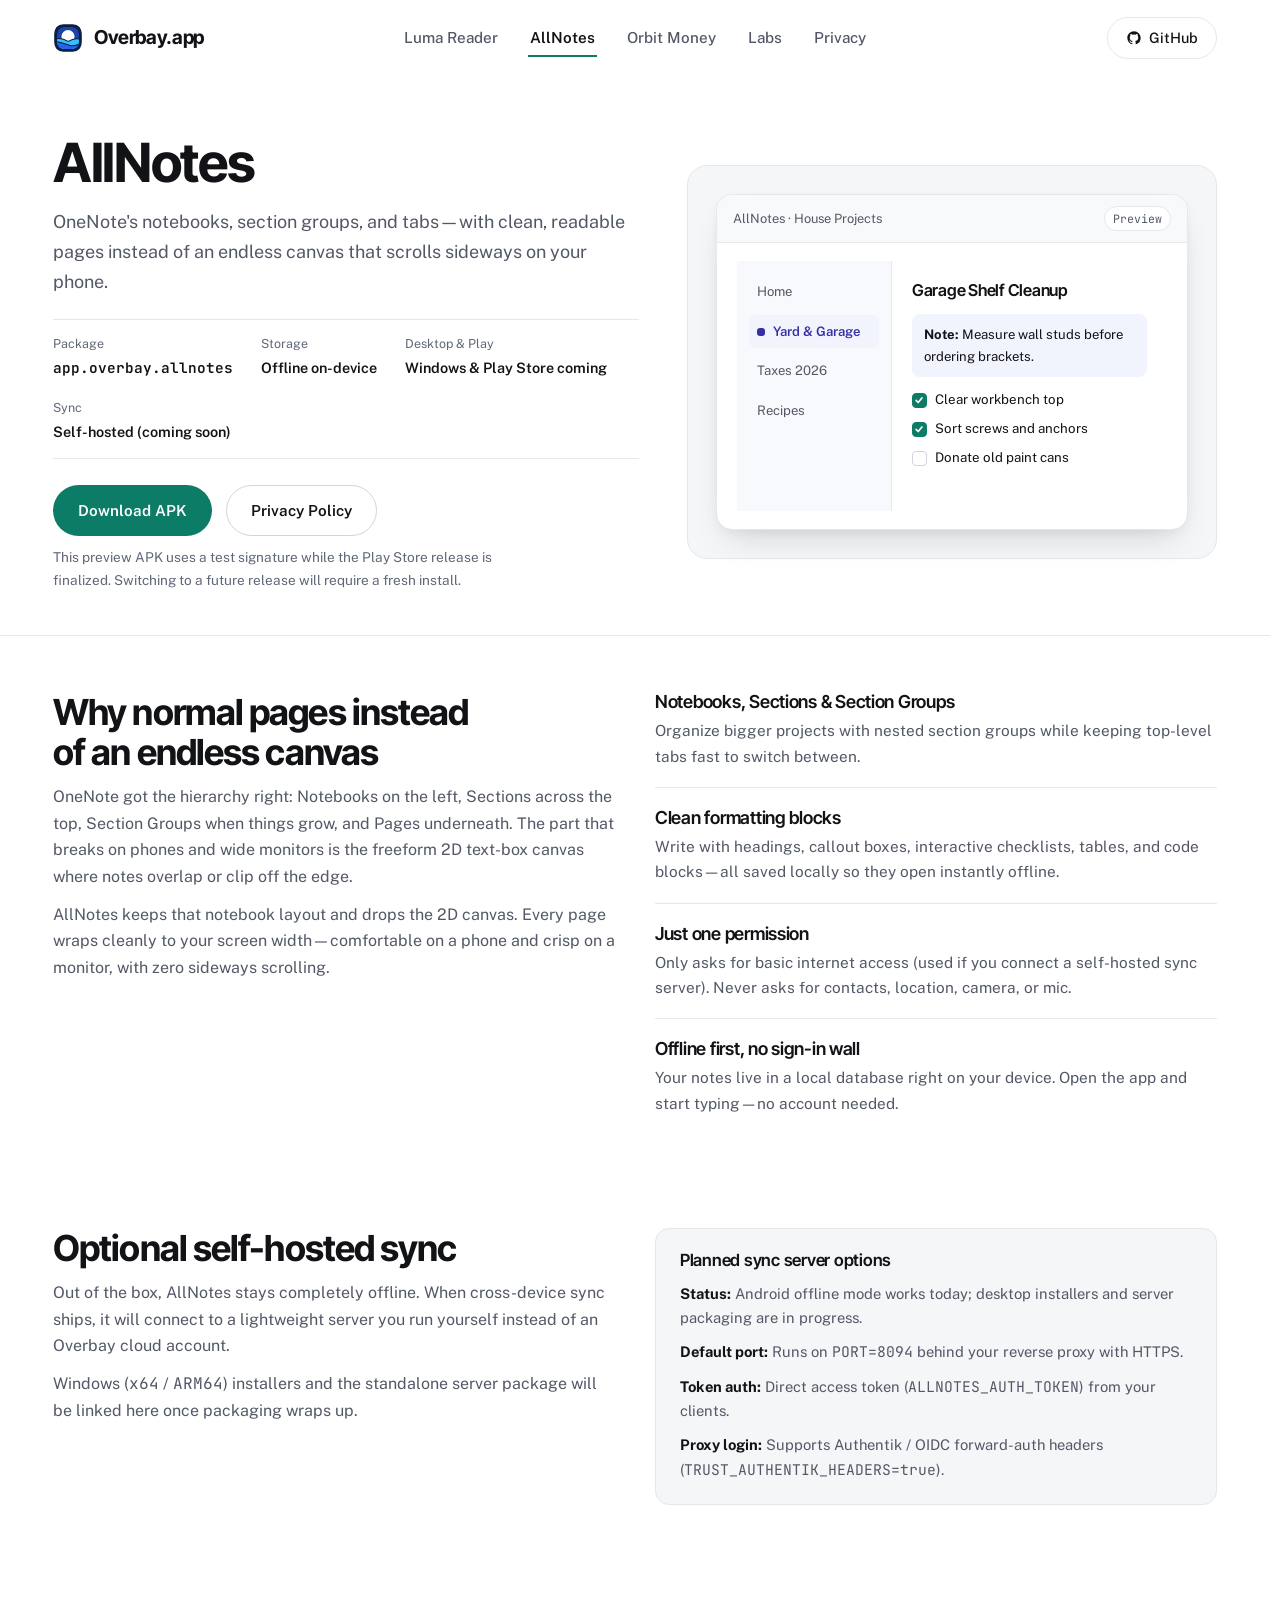
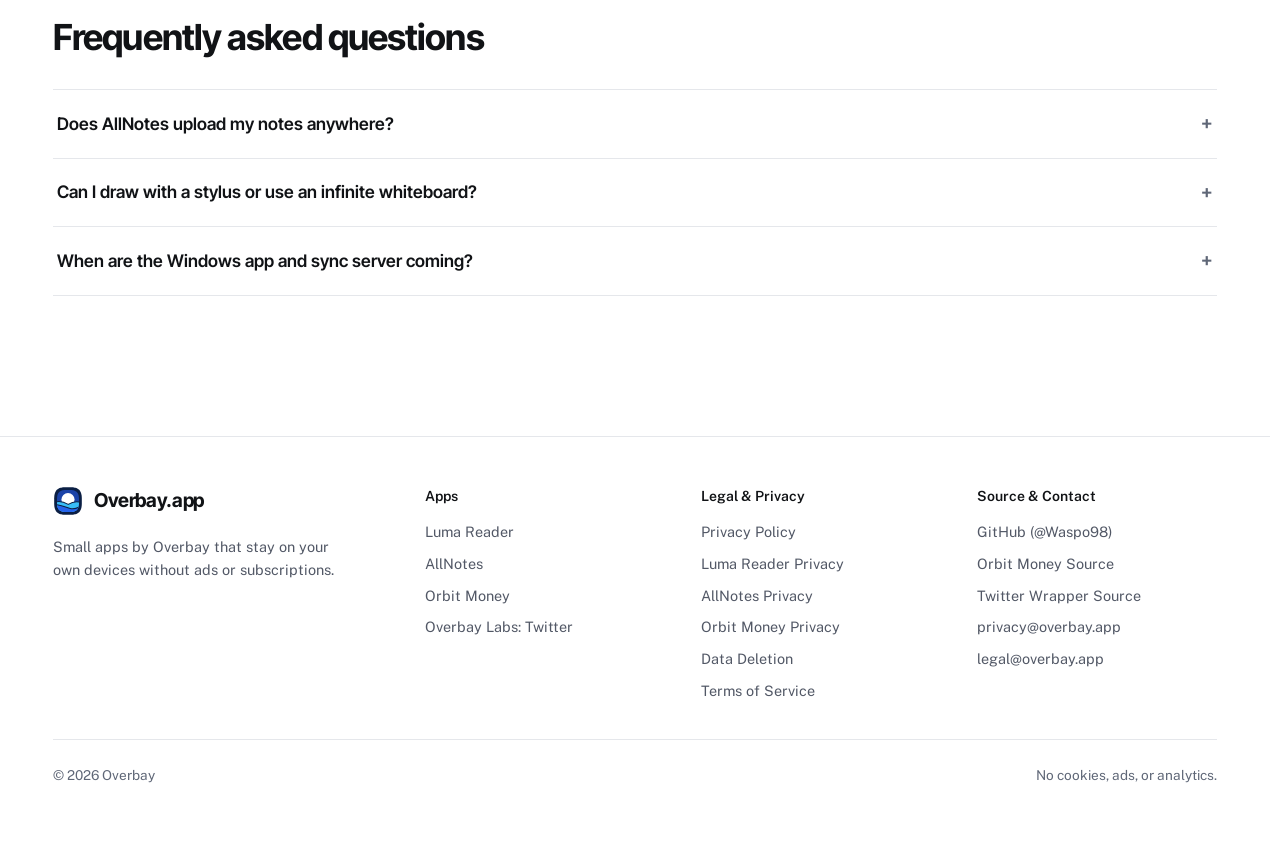
==== allnotes/index.html @ 3e4278e7 "copy: rewrite site copy for plainspoken tone and refresh design sidecar" ====
<!doctype html>
<html lang="en">
<head>
  <meta charset="utf-8">
  <meta name="viewport" content="width=device-width, initial-scale=1">
  <title>AllNotes — Notebook Organization Without the Endless Canvas | Overbay.app</title>
  <meta name="description" content="OneNote's notebooks, section groups, and tabs paired with clean, readable pages instead of a messy 2D canvas. Works offline on Android, with Windows and self-hosted sync coming.">
  <meta name="robots" content="index,follow">
  <link rel="canonical" href="https://overbay.app/allnotes/">
  <meta property="og:type" content="website">
  <meta property="og:site_name" content="Overbay.app">
  <meta property="og:title" content="AllNotes — Notebook Organization Without the Endless Canvas">
  <meta property="og:description" content="Offline-first notes organized in Notebooks, Sections, and Section Groups with clean, readable pages.">
  <meta property="og:url" content="https://overbay.app/allnotes/">
  <meta property="og:image" content="https://overbay.app/assets/brand/og-image.png">
  <meta property="og:image:width" content="1200">
  <meta property="og:image:height" content="630">
  <meta property="og:image:alt" content="Overbay.app — AllNotes for Android">
  <meta name="twitter:card" content="summary_large_image">
  <meta name="twitter:title" content="AllNotes — Notebook Organization Without the Endless Canvas">
  <meta name="twitter:description" content="Offline-first notes organized in Notebooks, Sections, and Section Groups with clean, readable pages.">
  <meta name="twitter:image" content="https://overbay.app/assets/brand/og-image.png">
  <meta name="twitter:image:alt" content="Overbay.app — AllNotes for Android">
  <link rel="icon" type="image/svg+xml" href="/assets/brand/favicon.svg">
  <link rel="icon" href="/assets/brand/favicon.ico" sizes="32x32">
  <link rel="apple-touch-icon" href="/assets/brand/apple-touch-icon.png">
  <link rel="preload" href="/assets/fonts/inter-tight-latin.woff2" as="font" type="font/woff2" crossorigin>
  <link rel="preload" href="/assets/fonts/public-sans-latin.woff2" as="font" type="font/woff2" crossorigin>
  <link rel="stylesheet" href="/css/styles.css?v=2">
  <noscript><link rel="stylesheet" href="/css/noscript.css?v=2"></noscript>
  <script type="application/ld+json">
  {
    "@context": "https://schema.org",
    "@graph": [
      {
        "@type": "SoftwareApplication",
        "name": "AllNotes",
        "applicationCategory": "ProductivityApplication",
        "operatingSystem": "Android",
        "identifier": "app.overbay.allnotes",
        "url": "https://overbay.app/allnotes/",
        "downloadUrl": "https://github.com/Waspo98/overbay.app/releases/download/downloads/AllNotes-debug.apk",
        "offers": {
          "@type": "Offer",
          "price": "0",
          "priceCurrency": "USD"
        },
        "publisher": {
          "@type": "Organization",
          "name": "Overbay",
          "url": "https://overbay.app/"
        }
      },
      {
        "@type": "FAQPage",
        "mainEntity": [
          {
            "@type": "Question",
            "name": "Does AllNotes upload my notes anywhere?",
            "acceptedAnswer": {
              "@type": "Answer",
              "text": "No. Overbay doesn't host note accounts or run any tracking. Everything stays on your device unless you point the app at a sync server you host yourself."
            }
          },
          {
            "@type": "Question",
            "name": "Can I draw with a stylus or use an infinite whiteboard?",
            "acceptedAnswer": {
              "@type": "Answer",
              "text": "No. AllNotes is built for typed notes and normal pages that wrap cleanly on both phones and desktop monitors without awkward zooming."
            }
          },
          {
            "@type": "Question",
            "name": "When are the Windows app and sync server coming?",
            "acceptedAnswer": {
              "@type": "Answer",
              "text": "The Android preview APK is ready to download now. Windows installers and the self-hosted sync server package will be linked here as soon as packaging is ready."
            }
          }
        ]
      }
    ]
  }
  </script>
</head>
<body>
  <a class="skip-link" href="#main">Skip to main content</a>

  <header class="site-header">
    <div class="container nav-bar">
      <a class="brand-link" href="/">
        <img class="brand-mark" src="/assets/brand/overbay-mark.svg" alt="" width="30" height="30">
        <span>Overbay.app</span>
      </a>
      <nav class="nav-menu" aria-label="Main navigation">
        <a href="/lumareader/">Luma Reader</a>
        <a href="/allnotes/" aria-current="page">AllNotes</a>
        <a href="/orbitmoney/">Orbit Money</a>
        <a href="/labs/twitter/">Labs</a>
        <a href="/privacy/">Privacy</a>
      </nav>
      <div class="nav-actions">
        <a class="nav-pill-btn" href="https://github.com/Waspo98">
          <svg class="icon icon--sm icon--fill" viewBox="0 0 24 24" aria-hidden="true"><path d="M12 2C6.477 2 2 6.484 2 12.017c0 4.425 2.865 8.18 6.839 9.504.5.092.682-.217.682-.483 0-.237-.008-.868-.013-1.703-2.782.605-3.369-1.343-3.369-1.343-.454-1.158-1.11-1.466-1.11-1.466-.908-.62.069-.608.069-.608 1.003.07 1.53 1.032 1.53 1.032.892 1.53 2.341 1.088 2.91.832.092-.647.35-1.088.636-1.338-2.22-.253-4.555-1.113-4.555-4.951 0-1.093.39-1.988 1.029-2.688-.103-.253-.446-1.272.098-2.65 0 0 .84-.27 2.75 1.026A9.564 9.564 0 0 1 12 6.844a9.59 9.59 0 0 1 2.504.337c1.909-1.296 2.747-1.027 2.747-1.027.546 1.379.202 2.398.1 2.651.64.7 1.028 1.595 1.028 2.688 0 3.848-2.339 4.695-4.566 4.943.359.309.678.92.678 1.855 0 1.338-.012 2.419-.012 2.747 0 .268.18.58.688.482A10.02 10.02 0 0 0 22 12.017C22 6.484 17.522 2 12 2Z"/></svg>
          <span>GitHub</span>
        </a>
        <button class="nav-toggle" type="button" aria-label="Toggle navigation menu" aria-expanded="false" aria-controls="mobile-nav">
          <svg class="icon" viewBox="0 0 24 24" stroke-width="2" aria-hidden="true"><line x1="4" y1="7" x2="20" y2="7"/><line x1="4" y1="12" x2="20" y2="12"/><line x1="4" y1="17" x2="20" y2="17"/></svg>
        </button>
      </div>
    </div>
    <nav id="mobile-nav" class="mobile-drawer" aria-label="Mobile navigation">
      <ul>
        <li><a href="/lumareader/">Luma Reader</a></li>
        <li><a href="/allnotes/" aria-current="page">AllNotes</a></li>
        <li><a href="/orbitmoney/">Orbit Money</a></li>
        <li><a href="/labs/twitter/">Overbay Labs (Twitter)</a></li>
        <li><a href="/privacy/">Privacy Policy</a></li>
        <li><a href="/data-deletion/">Data Deletion</a></li>
        <li><a href="/terms/">Terms of Service</a></li>
      </ul>
    </nav>
  </header>

  <main id="main">
    <section class="page-hero">
      <div class="container page-hero-grid">
        <div class="page-hero-copy">
          <h1>AllNotes</h1>
          <p class="page-hero-lead">OneNote's notebooks, section groups, and tabs—with clean, readable pages instead of an endless canvas that scrolls sideways on your phone.</p>

          <dl class="spec-strip">
            <div><dt>Package</dt><dd><code>app.overbay.allnotes</code></dd></div>
            <div><dt>Storage</dt><dd>Offline on-device</dd></div>
            <div><dt>Desktop &amp; Play</dt><dd>Windows &amp; Play Store coming</dd></div>
            <div><dt>Sync</dt><dd>Self-hosted (coming soon)</dd></div>
          </dl>

          <div class="btn-row">
            <a class="btn btn--primary" href="https://github.com/Waspo98/overbay.app/releases/download/downloads/AllNotes-debug.apk">Download APK</a>
            <a class="btn btn--outline" href="/privacy/allnotes/">Privacy Policy</a>
          </div>
          <p class="apk-note">This preview APK uses a test signature while the Play Store release is finalized. Switching to a future release will require a fresh install.</p>
        </div>

        <div class="page-hero-stage" data-screenshot-slot="allnotes-hero">
          <div class="ui-specimen">
            <div class="ui-specimen__bar">
              <span>AllNotes · House Projects</span>
              <span class="ui-specimen__tag">Preview</span>
            </div>
            <div class="ui-specimen__body">
              <div class="notes-mock-layout">
                <aside class="notes-mock-rail" aria-label="Sample notebook structure">
                  <div class="notes-mock-item">Home</div>
                  <div class="notes-mock-item is-active"><span class="notes-mock-dot notes-mock-dot--accent"></span>Yard &amp; Garage</div>
                  <div class="notes-mock-item">Taxes 2026</div>
                  <div class="notes-mock-item">Recipes</div>
                </aside>
                <div class="notes-mock-page">
                  <p class="specimen-title">Garage Shelf Cleanup</p>
                  <div class="notes-callout">
                    <strong>Note:</strong> Measure wall studs before ordering brackets.
                  </div>
                  <ul class="notes-checklist">
                    <li><span class="check-box is-checked"><svg viewBox="0 0 12 12" fill="none" stroke="currentColor" stroke-width="2" stroke-linecap="round" stroke-linejoin="round" aria-hidden="true"><polyline points="2.5 6.5 5 9 9.5 3.5"/></svg></span><span>Clear workbench top</span></li>
                    <li><span class="check-box is-checked"><svg viewBox="0 0 12 12" fill="none" stroke="currentColor" stroke-width="2" stroke-linecap="round" stroke-linejoin="round" aria-hidden="true"><polyline points="2.5 6.5 5 9 9.5 3.5"/></svg></span><span>Sort screws and anchors</span></li>
                    <li><span class="check-box"></span><span>Donate old paint cans</span></li>
                  </ul>
                </div>
              </div>
            </div>
          </div>
        </div>
      </div>
    </section>

    <section class="section" aria-labelledby="allnotes-design">
      <div class="container two-col-split">
        <div>
          <h2 id="allnotes-design">Why normal pages instead of an endless canvas</h2>
          <p>OneNote got the hierarchy right: Notebooks on the left, Sections across the top, Section Groups when things grow, and Pages underneath. The part that breaks on phones and wide monitors is the freeform 2D text-box canvas where notes overlap or clip off the edge.</p>
          <p>AllNotes keeps that notebook layout and drops the 2D canvas. Every page wraps cleanly to your screen width—comfortable on a phone and crisp on a monitor, with zero sideways scrolling.</p>
        </div>

        <ul class="detail-list">
          <li>
            <h3>Notebooks, Sections &amp; Section Groups</h3>
            <p>Organize bigger projects with nested section groups while keeping top-level tabs fast to switch between.</p>
          </li>
          <li>
            <h3>Clean formatting blocks</h3>
            <p>Write with headings, callout boxes, interactive checklists, tables, and code blocks—all saved locally so they open instantly offline.</p>
          </li>
          <li>
            <h3>Just one permission</h3>
            <p>Only asks for basic internet access (used if you connect a self-hosted sync server). Never asks for contacts, location, camera, or mic.</p>
          </li>
          <li>
            <h3>Offline first, no sign-in wall</h3>
            <p>Your notes live in a local database right on your device. Open the app and start typing—no account needed.</p>
          </li>
        </ul>
      </div>
    </section>

    <section class="section" aria-labelledby="allnotes-sync">
      <div class="container two-col-split">
        <div>
          <h2 id="allnotes-sync">Optional self-hosted sync</h2>
          <p>Out of the box, AllNotes stays completely offline. When cross-device sync ships, it will connect to a lightweight server you run yourself instead of an Overbay cloud account.</p>
          <p>Windows (<code>x64</code> / <code>ARM64</code>) installers and the standalone server package will be linked here once packaging wraps up.</p>
        </div>

        <div class="spec-note-card">
          <h3>Planned sync server options</h3>
          <ul class="spec-note-list">
            <li><strong>Status:</strong> Android offline mode works today; desktop installers and server packaging are in progress.</li>
            <li><strong>Default port:</strong> Runs on <code>PORT=8094</code> behind your reverse proxy with HTTPS.</li>
            <li><strong>Token auth:</strong> Direct access token (<code>ALLNOTES_AUTH_TOKEN</code>) from your clients.</li>
            <li><strong>Proxy login:</strong> Supports Authentik / OIDC forward-auth headers (<code>TRUST_AUTHENTIK_HEADERS=true</code>).</li>
          </ul>
        </div>
      </div>
    </section>

    <section class="section" aria-labelledby="allnotes-faq">
      <div class="container">
        <div class="section-header">
          <h2 id="allnotes-faq">Frequently asked questions</h2>
        </div>
        <div class="faq-list">
          <details class="faq-item">
            <summary>Does AllNotes upload my notes anywhere?</summary>
            <p>No. Overbay doesn't host note accounts or run any tracking. Everything stays on your device unless you point the app at a sync server you host yourself.</p>
          </details>
          <details class="faq-item">
            <summary>Can I draw with a stylus or use an infinite whiteboard?</summary>
            <p>No. AllNotes is built for typed notes and normal pages that wrap cleanly on both phones and desktop monitors without awkward zooming.</p>
          </details>
          <details class="faq-item">
            <summary>When are the Windows app and sync server coming?</summary>
            <p>The Android preview APK is ready to download now. Windows installers and the self-hosted sync server package will be linked here as soon as packaging is ready.</p>
          </details>
        </div>
      </div>
    </section>
  </main>

  <footer class="site-footer">
    <div class="container">
      <div class="footer-grid">
        <div class="footer-brand">
          <a class="brand-link" href="/">
            <img class="brand-mark" src="/assets/brand/overbay-mark.svg" alt="" width="30" height="30">
            <span>Overbay.app</span>
          </a>
          <p>Small apps by Overbay that stay on your own devices without ads or subscriptions.</p>
        </div>
        <div class="footer-col">
          <p class="footer-heading">Apps</p>
          <ul>
            <li><a href="/lumareader/">Luma Reader</a></li>
            <li><a href="/allnotes/">AllNotes</a></li>
            <li><a href="/orbitmoney/">Orbit Money</a></li>
            <li><a href="/labs/twitter/">Overbay Labs: Twitter</a></li>
          </ul>
        </div>
        <div class="footer-col">
          <p class="footer-heading">Legal &amp; Privacy</p>
          <ul>
            <li><a href="/privacy/">Privacy Policy</a></li>
            <li><a href="/privacy/lumareader/">Luma Reader Privacy</a></li>
            <li><a href="/privacy/allnotes/">AllNotes Privacy</a></li>
            <li><a href="/privacy/orbitmoney/">Orbit Money Privacy</a></li>
            <li><a href="/data-deletion/">Data Deletion</a></li>
            <li><a href="/terms/">Terms of Service</a></li>
          </ul>
        </div>
        <div class="footer-col">
          <p class="footer-heading">Source &amp; Contact</p>
          <ul>
            <li><a href="https://github.com/Waspo98">GitHub (@Waspo98)</a></li>
            <li><a href="https://github.com/Waspo98/Orbit-Money">Orbit Money Source</a></li>
            <li><a href="https://github.com/Waspo98/overbay-twitter">Twitter Wrapper Source</a></li>
            <li><a href="mailto:privacy@overbay.app">privacy@overbay.app</a></li>
            <li><a href="mailto:legal@overbay.app">legal@overbay.app</a></li>
          </ul>
        </div>
      </div>
      <div class="footer-bottom">
        <span>&copy; 2026 Overbay</span>
        <span>No cookies, ads, or analytics.</span>
      </div>
    </div>
  </footer>

  <script src="/js/main.js?v=2" defer></script>
</body>
</html>
---- css/styles.css ----
/* Overbay.app — Self-hosted fonts, design tokens, layout & component styles */

@font-face {
  font-family: 'Inter Tight';
  font-style: normal;
  font-weight: 500 700;
  font-display: swap;
  src: url('/assets/fonts/inter-tight-latin.woff2') format('woff2');
}

@font-face {
  font-family: 'Public Sans';
  font-style: normal;
  font-weight: 400 700;
  font-display: swap;
  src: url('/assets/fonts/public-sans-latin.woff2') format('woff2');
}

@font-face {
  font-family: 'JetBrains Mono';
  font-style: normal;
  font-weight: 400 700;
  font-display: swap;
  src: url('/assets/fonts/jetbrains-mono-latin.woff2') format('woff2');
}

:root {
  /* Surfaces */
  --bg-page: #ffffff;
  --bg-stage: #f5f6f8;
  --bg-subtle: #f8f9fa;
  --bg-pill-track: #f1f3f5;

  /* Ink */
  --ink-primary: #111316;
  --ink-secondary: #525866;
  --ink-muted: #5f6777;
  --ink-on-accent: #ffffff;

  /* Borders */
  --border-hairline: #e5e7eb;
  --border-strong: #d0d5dd;

  /* Brand & Accents */
  --accent: #0d7c66;
  --accent-hover: #0a6351;
  --accent-soft: #e8f5f1;
  --accent-ink: #085747;

  /* App Specimen Tints */
  --allnotes-bg: #f1f4fd;
  --allnotes-ink: #3730a3;
  --orbit-bg: #eef9f5;
  --orbit-ink: #0a6351;
  --labs-bg: #f1f7fc;
  --labs-ink: #0c5d91;

  /* Typography */
  --font-display: 'Inter Tight', -apple-system, BlinkMacSystemFont, 'Segoe UI', sans-serif;
  --font-body: 'Public Sans', -apple-system, BlinkMacSystemFont, 'Segoe UI', sans-serif;
  --font-mono: 'JetBrains Mono', ui-monospace, SFMono-Regular, Menlo, Consolas, monospace;

  /* Scale & Layout */
  --container-max: 1220px;
  --prose-max: 760px;
  --radius-stage: 20px;
  --radius-card: 14px;
  --radius-sm: 10px;
  --radius-pill: 9999px;

  /* Elevation */
  --shadow-device: 0 18px 36px -14px rgba(17, 19, 22, 0.16), 0 4px 12px -2px rgba(17, 19, 22, 0.06);

  /* Motion */
  --ease-out-expo: cubic-bezier(0.16, 1, 0.3, 1);
  --dur-fast: 160ms;
  --dur-medium: 280ms;
}

/* ── Reset & Base ── */
*, *::before, *::after {
  box-sizing: border-box;
  margin: 0;
  padding: 0;
}

html {
  scroll-behavior: smooth;
  -webkit-font-smoothing: antialiased;
  text-rendering: optimizeLegibility;
  scrollbar-gutter: stable;
}

body {
  font-family: var(--font-body);
  font-size: 1rem;
  line-height: 1.65;
  color: var(--ink-primary);
  background: var(--bg-page);
  overflow-x: clip;
  caret-color: var(--accent);
}

::selection {
  background: var(--accent-soft);
  color: var(--accent-ink);
}

:focus-visible {
  outline: 2px solid var(--accent);
  outline-offset: 3px;
}

::-webkit-scrollbar {
  width: 10px;
  height: 10px;
}
::-webkit-scrollbar-track {
  background: var(--bg-page);
}
::-webkit-scrollbar-thumb {
  background: var(--border-strong);
  border-radius: var(--radius-pill);
  border: 2px solid var(--bg-page);
}
::-webkit-scrollbar-thumb:hover {
  background: var(--ink-muted);
}

picture {
  display: contents;
}

img {
  display: block;
  max-width: 100%;
  height: auto;
}

a {
  color: var(--accent-ink);
  text-decoration: underline;
  text-decoration-thickness: 1px;
  text-underline-offset: 0.22em;
  transition: color var(--dur-fast) ease, border-color var(--dur-fast) ease;
}

a:hover {
  color: var(--ink-primary);
}

code, pre {
  font-family: var(--font-mono);
}

.detail-list code,
.legal-main code {
  overflow-wrap: anywhere;
  word-break: break-word;
}

pre code {
  overflow-wrap: normal;
  word-break: normal;
}

.sr-copy-area {
  position: fixed;
  left: -9999px;
  top: 0;
  opacity: 0;
}

/* Skip link */
.skip-link {
  position: absolute;
  left: -9999px;
  top: 8px;
  padding: 10px 18px;
  background: var(--ink-primary);
  color: #ffffff;
  border-radius: var(--radius-pill);
  font-weight: 600;
  font-size: 0.875rem;
  text-decoration: none;
  z-index: 500;
}
.skip-link:focus {
  left: 16px;
  color: #ffffff;
}
.skip-link:hover {
  color: #ffffff;
  background: #22262d;
}

/* Containers */
.container {
  width: 100%;
  max-width: var(--container-max);
  margin: 0 auto;
  padding: 0 28px;
}

.container--narrow {
  max-width: var(--prose-max);
}

/* Typography Scale */
h1, h2, h3, h4 {
  font-family: var(--font-display);
  color: var(--ink-primary);
  letter-spacing: -0.025em;
  line-height: 1.12;
  text-wrap: balance;
}

h1 {
  font-size: clamp(2.35rem, 4.4vw, 3.375rem);
  font-weight: 700;
}

h2 {
  font-size: clamp(1.7rem, 2.8vw, 2.25rem);
  font-weight: 700;
}

h3 {
  font-size: 1.35rem;
  font-weight: 600;
  letter-spacing: -0.015em;
}

p {
  max-width: 68ch;
}

/* ── Header & Navigation ── */
.site-header {
  position: sticky;
  top: 0;
  z-index: 100;
  background: rgba(255, 255, 255, 0.96);
  border-bottom: 1px solid transparent;
  transition: border-color var(--dur-fast) ease;
}

.site-header.is-scrolled {
  border-bottom-color: var(--border-hairline);
}

.nav-bar {
  display: grid;
  grid-template-columns: 1fr auto 1fr;
  align-items: center;
  gap: 20px;
  min-height: 76px;
}

.brand-link {
  justify-self: start;
  display: inline-flex;
  align-items: center;
  gap: 11px;
  text-decoration: none;
  color: var(--ink-primary);
  font-family: var(--font-display);
  font-weight: 700;
  font-size: 1.2rem;
  letter-spacing: -0.02em;
}

.brand-link:hover {
  color: var(--ink-primary);
}

.brand-mark {
  width: 30px;
  height: 30px;
  flex-shrink: 0;
}

.nav-menu {
  display: flex;
  align-items: center;
  gap: 28px;
  list-style: none;
}

.nav-menu a {
  text-decoration: none;
  color: var(--ink-secondary);
  font-size: 0.95rem;
  font-weight: 500;
  padding: 6px 2px;
  white-space: nowrap;
}

.nav-menu a:hover,
.nav-menu a[aria-current="page"],
.nav-menu a.is-section-active {
  color: var(--ink-primary);
}

.nav-menu a[aria-current="page"],
.nav-menu a.is-section-active {
  font-weight: 600;
  box-shadow: inset 0 -2px 0 var(--accent);
}

.nav-actions {
  justify-self: end;
  display: inline-flex;
  align-items: center;
  gap: 10px;
}

.nav-pill-btn {
  display: inline-flex;
  align-items: center;
  gap: 7px;
  padding: 8px 18px;
  border-radius: var(--radius-pill);
  border: 1px solid var(--border-hairline);
  background: var(--bg-page);
  color: var(--ink-primary);
  font-size: 0.9rem;
  font-weight: 500;
  text-decoration: none;
  transition: background var(--dur-fast) ease, border-color var(--dur-fast) ease;
}

.nav-pill-btn:hover {
  background: var(--bg-stage);
  border-color: var(--border-strong);
  color: var(--ink-primary);
}

.nav-toggle {
  display: none;
  justify-self: end;
  align-items: center;
  justify-content: center;
  width: 42px;
  height: 42px;
  border-radius: var(--radius-pill);
  border: 1px solid var(--border-hairline);
  background: var(--bg-page);
  color: var(--ink-primary);
  cursor: pointer;
}

.mobile-drawer {
  display: none;
  border-top: 1px solid var(--border-hairline);
  background: var(--bg-page);
  padding: 16px 28px 24px;
}

.mobile-drawer.is-open {
  display: block;
}

@media (min-width: 921px) {
  .mobile-drawer.is-open {
    display: none;
  }
}

.mobile-drawer ul {
  list-style: none;
  display: grid;
  gap: 6px;
}

.mobile-drawer a {
  display: block;
  padding: 10px 12px;
  border-radius: var(--radius-sm);
  text-decoration: none;
  color: var(--ink-primary);
  font-weight: 500;
}

.mobile-drawer a[aria-current="page"] {
  background: var(--bg-stage);
  color: var(--accent-ink);
  font-weight: 600;
}

/* ── Buttons & Icons ── */
.btn {
  display: inline-flex;
  align-items: center;
  justify-content: center;
  gap: 8px;
  padding: 12px 24px;
  border-radius: var(--radius-pill);
  font-family: var(--font-body);
  font-size: 0.95rem;
  font-weight: 600;
  text-decoration: none;
  cursor: pointer;
  border: 1px solid transparent;
  transition: background var(--dur-fast) ease, border-color var(--dur-fast) ease, transform var(--dur-fast) var(--ease-out-expo);
  white-space: nowrap;
}

.btn:active {
  transform: translateY(1px);
}

.btn--primary {
  background: var(--accent);
  color: var(--ink-on-accent);
}

.btn--primary:hover {
  background: var(--accent-hover);
  color: var(--ink-on-accent);
}

.btn--dark {
  background: var(--ink-primary);
  color: #ffffff;
}

.btn--dark:hover {
  background: #22262d;
  color: #ffffff;
}

.btn--outline {
  background: var(--bg-page);
  color: var(--ink-primary);
  border-color: var(--border-strong);
}

.btn--outline:hover {
  background: var(--bg-stage);
  border-color: var(--ink-primary);
  color: var(--ink-primary);
}

.btn--link {
  padding: 8px 4px;
  background: transparent;
  color: var(--ink-primary);
  text-decoration: underline;
  text-underline-offset: 0.25em;
  border-radius: 6px;
}

.btn--link:hover {
  color: var(--accent-ink);
}

.btn-row {
  display: flex;
  flex-wrap: wrap;
  align-items: center;
  gap: 14px;
}

.apk-note {
  margin-top: 10px;
  font-size: 0.85rem;
  color: var(--ink-muted);
  max-width: 56ch;
}

.icon {
  width: 18px;
  height: 18px;
  stroke: currentColor;
  stroke-width: 1.75;
  stroke-linecap: round;
  stroke-linejoin: round;
  fill: none;
  flex-shrink: 0;
}

.icon--sm {
  width: 16px;
  height: 16px;
}

.icon.icon--fill {
  fill: currentColor;
  stroke: none;
}

/* ── Footer ── */
.site-footer {
  margin-top: 84px;
  border-top: 1px solid var(--border-hairline);
  padding: 48px 0 56px;
  background: var(--bg-page);
  color: var(--ink-secondary);
  font-size: 0.9rem;
}

.footer-grid {
  display: grid;
  grid-template-columns: 1.4fr repeat(3, 1fr);
  gap: 36px;
  margin-bottom: 36px;
}

.footer-brand p {
  margin-top: 12px;
  font-size: 0.9rem;
  color: var(--ink-secondary);
  max-width: 34ch;
}

.footer-heading {
  font-family: var(--font-body);
  font-size: 0.875rem;
  font-weight: 600;
  color: var(--ink-primary);
  margin-bottom: 12px;
  letter-spacing: 0;
}

.footer-col ul {
  list-style: none;
  display: grid;
  gap: 8px;
}

.footer-col a {
  color: var(--ink-secondary);
  text-decoration: none;
  font-size: 0.9rem;
}

.footer-col a:hover {
  color: var(--ink-primary);
  text-decoration: underline;
}

.footer-bottom {
  padding-top: 24px;
  border-top: 1px solid var(--border-hairline);
  display: flex;
  flex-wrap: wrap;
  justify-content: space-between;
  align-items: center;
  gap: 12px;
  color: var(--ink-muted);
  font-size: 0.85rem;
}

/* ── Studio Hero & Interactive Pill Switcher (Home) ── */
.studio-hero {
  padding: 36px 0 20px;
  text-align: center;
}

.studio-hero h1 {
  max-width: 17ch;
  margin: 0 auto 12px;
}

.studio-lead {
  color: var(--ink-secondary);
  font-size: clamp(1.02rem, 1.35vw, 1.14rem);
  margin: 0 auto 22px;
  max-width: 58ch;
}

.stage-tabs {
  display: inline-flex;
  flex-wrap: wrap;
  justify-content: center;
  gap: 4px;
  padding: 5px;
  margin-bottom: 20px;
  border-radius: var(--radius-pill);
  background: var(--bg-pill-track);
  border: 1px solid var(--border-hairline);
}

.stage-tab {
  appearance: none;
  border: none;
  background: transparent;
  color: var(--ink-secondary);
  font-family: var(--font-body);
  font-size: 0.92rem;
  font-weight: 500;
  padding: 9px 20px;
  border-radius: var(--radius-pill);
  cursor: pointer;
  transition: background var(--dur-fast) ease, color var(--dur-fast) ease;
}

.stage-tab:hover {
  color: var(--ink-primary);
}

.stage-tab[aria-selected="true"] {
  background: var(--ink-primary);
  color: #ffffff;
  font-weight: 600;
}

/* ── Gallery Stage Container ── */
.gallery-stage-wrap {
  padding-bottom: 40px;
}

.gallery-stage {
  position: relative;
  text-align: left;
  background: var(--bg-stage);
  border: 1px solid var(--border-hairline);
  border-radius: var(--radius-stage);
  padding: 28px 34px;
  overflow: hidden;
}

.stage-panel {
  display: grid;
  grid-template-columns: minmax(0, 0.98fr) minmax(0, 1.42fr);
  gap: 28px;
  align-items: center;
  animation: stageEnter var(--dur-medium) var(--ease-out-expo);
}

.stage-panel[hidden] {
  display: none;
}

@keyframes stageEnter {
  from {
    opacity: 0.85;
    transform: translateY(6px);
  }
  to {
    opacity: 1;
    transform: translateY(0);
  }
}

.stage-copy {
  display: flex;
  flex-direction: column;
  align-items: flex-start;
}

.stage-app-name {
  font-family: var(--font-display);
  font-size: 1.05rem;
  font-weight: 600;
  color: var(--ink-primary);
  margin-bottom: 10px;
  display: inline-flex;
  align-items: center;
  gap: 10px;
}

.stage-app-name h3 {
  margin-bottom: 0;
}

.app-icon {
  border-radius: 10px;
  border: 1px solid var(--border-hairline);
  flex-shrink: 0;
}

.app-icon--lg {
  border-radius: 12px;
}

.stage-app-badge {
  font-size: 0.78rem;
  font-weight: 600;
  padding: 2px 9px;
  border-radius: var(--radius-pill);
  background: #ffffff;
  border: 1px solid var(--border-hairline);
  color: var(--ink-secondary);
}

.stage-badge-row {
  display: inline-flex;
  flex-wrap: wrap;
  align-items: center;
  gap: 8px;
  margin-bottom: 12px;
}

.stage-copy h2 {
  font-size: clamp(1.5rem, 2.25vw, 1.9rem);
  line-height: 1.15;
  margin-bottom: 10px;
  max-width: 22ch;
}

.stage-desc {
  color: var(--ink-secondary);
  font-size: 0.95rem;
  margin-bottom: 14px;
}

.stage-meta {
  font-size: 0.86rem;
  color: var(--ink-secondary);
  font-variant-numeric: tabular-nums;
  margin-bottom: 18px;
}

.stage-copy .btn-row {
  gap: 10px;
}

.stage-copy .btn {
  padding: 10px 18px;
  font-size: 0.9rem;
}

/* Stage visuals & device frames */
.stage-visuals {
  display: flex;
  align-items: center;
  gap: 18px;
  justify-content: center;
  min-width: 0;
  width: 100%;
}

.stage-visuals .device-foldable {
  flex: 1.55 1 250px;
  max-width: 380px;
}

.stage-visuals .device-phone {
  flex: 0.85 1 140px;
  max-width: 188px;
}

.stage-visuals .ui-specimen {
  flex: 1 1 340px;
  min-width: 0;
}

.device-foldable {
  width: 100%;
  max-width: 390px;
  background: #1a1d21;
  padding: 10px;
  border-radius: 16px;
  box-shadow: var(--shadow-device);
  flex-shrink: 0;
}

.device-foldable img {
  width: 100%;
  border-radius: 8px;
  background: #ffffff;
}

.device-phone {
  width: 188px;
  background: #1a1d21;
  padding: 7px;
  border-radius: 21px;
  box-shadow: var(--shadow-device);
  flex-shrink: 0;
}

.device-phone img {
  width: 100%;
  border-radius: 14px;
  background: #ffffff;
}

.device-phone--light {
  background: #ffffff;
  border: 1px solid var(--border-strong);
  padding: 6px;
}

/* UI Specimen Cards (AllNotes, Orbit Money, Twitter Labs) */
.ui-specimen {
  width: 100%;
  background: #ffffff;
  border: 1px solid var(--border-hairline);
  border-radius: 16px;
  box-shadow: var(--shadow-device);
  overflow: hidden;
  font-size: 0.86rem;
}

.ui-specimen__bar {
  display: flex;
  align-items: center;
  justify-content: space-between;
  gap: 12px;
  padding: 11px 16px;
  background: var(--bg-subtle);
  border-bottom: 1px solid var(--border-hairline);
  font-size: 0.8rem;
  color: var(--ink-secondary);
}

.ui-specimen__tag {
  font-family: var(--font-mono);
  font-size: 0.72rem;
  padding: 2px 8px;
  border-radius: var(--radius-pill);
  background: var(--bg-page);
  border: 1px solid var(--border-hairline);
  color: var(--ink-secondary);
  white-space: nowrap;
  flex-shrink: 0;
}

.ui-specimen__body {
  padding: 18px 20px;
}

/* AllNotes Specimen */
.notes-mock-layout {
  display: grid;
  grid-template-columns: 155px 1fr;
  min-height: 250px;
}

.notes-mock-rail {
  background: #f8f9fc;
  border-right: 1px solid var(--border-hairline);
  padding: 14px 12px;
  display: grid;
  gap: 6px;
  align-content: start;
}

.notes-mock-item {
  display: flex;
  align-items: center;
  gap: 8px;
  padding: 6px 8px;
  border-radius: 7px;
  font-size: 0.82rem;
  color: var(--ink-secondary);
}

.notes-mock-item.is-active {
  background: var(--allnotes-bg);
  color: var(--allnotes-ink);
  font-weight: 600;
}

.notes-mock-dot {
  width: 8px;
  height: 8px;
  border-radius: 3px;
  flex-shrink: 0;
}

.notes-mock-dot--accent {
  background: var(--allnotes-ink);
}

.notes-mock-page {
  padding: 16px 20px;
}

.specimen-title {
  font-family: var(--font-display);
  font-size: 1.02rem;
  font-weight: 600;
  color: var(--ink-primary);
  margin-bottom: 10px;
  letter-spacing: -0.015em;
}

.notes-callout {
  padding: 10px 12px;
  border-radius: 8px;
  background: var(--allnotes-bg);
  color: var(--ink-primary);
  font-size: 0.82rem;
  margin-bottom: 12px;
}

.notes-checklist {
  list-style: none;
  display: grid;
  gap: 7px;
}

.notes-checklist li {
  display: flex;
  align-items: center;
  gap: 8px;
  font-size: 0.83rem;
}

.check-box {
  width: 15px;
  height: 15px;
  border-radius: 4px;
  border: 1.5px solid var(--border-strong);
  display: inline-flex;
  align-items: center;
  justify-content: center;
  flex-shrink: 0;
}

.check-box.is-checked {
  background: var(--accent);
  border-color: var(--accent);
  color: #ffffff;
}

.check-box svg {
  width: 10px;
  height: 10px;
  display: block;
}

/* Orbit Money Specimen */
.orbit-mock-grid {
  display: grid;
  gap: 14px;
}

.orbit-balance-bar {
  display: flex;
  flex-wrap: wrap;
  justify-content: space-between;
  align-items: baseline;
  gap: 12px;
  padding: 12px 14px;
  border-radius: 10px;
  background: var(--orbit-bg);
}

.orbit-balance-val {
  font-family: var(--font-display);
  font-size: 1.35rem;
  font-weight: 700;
  color: var(--orbit-ink);
  font-variant-numeric: tabular-nums;
}

.orbit-ledger {
  width: 100%;
  border-collapse: collapse;
  font-size: 0.84rem;
}

.orbit-ledger th {
  text-align: left;
  font-weight: 600;
  color: var(--ink-muted);
  font-size: 0.76rem;
  padding: 0 0 8px;
  border-bottom: 1px solid var(--border-hairline);
}

.orbit-ledger td {
  padding: 9px 0;
  border-bottom: 1px solid var(--border-hairline);
  font-variant-numeric: tabular-nums;
}

.orbit-ledger td:last-child,
.orbit-ledger th:last-child {
  text-align: right;
}

.orbit-ledger tr:last-child td {
  border-bottom: none;
}

/* Twitter Labs Specimen */
.twitter-mock-app {
  display: grid;
  gap: 12px;
}

.twitter-mock-top {
  display: flex;
  align-items: center;
  justify-content: space-between;
  gap: 12px;
  border-bottom: 1px solid var(--border-hairline);
  padding-bottom: 8px;
}

.twitter-mock-tabs {
  display: inline-flex;
  align-items: center;
  gap: 16px;
  font-size: 0.82rem;
  font-weight: 600;
  color: var(--ink-muted);
}

.twitter-mock-tabs span.is-active {
  color: var(--ink-primary);
  box-shadow: inset 0 -2px 0 #1da1f2;
  padding-bottom: 4px;
}

.twitter-mock-post {
  display: grid;
  gap: 8px;
  font-size: 0.86rem;
}

.twitter-mock-author {
  display: flex;
  align-items: center;
  justify-content: space-between;
  gap: 8px;
  font-size: 0.8rem;
  color: var(--ink-muted);
}

.twitter-mock-author strong {
  color: var(--ink-primary);
  font-size: 0.86rem;
}

.twitter-mock-actions {
  display: flex;
  flex-wrap: wrap;
  align-items: center;
  justify-content: space-between;
  gap: 8px;
  padding-top: 6px;
  font-size: 0.77rem;
  color: var(--ink-muted);
}

.twitter-save-chip {
  font-family: var(--font-mono);
  font-size: 0.72rem;
  font-weight: 500;
  color: var(--labs-ink);
  background: var(--labs-bg);
  padding: 2px 9px;
  border-radius: var(--radius-pill);
}

.twitter-mock-filter {
  padding: 8px 12px;
  border-radius: 8px;
  background: var(--bg-subtle);
  font-size: 0.78rem;
  color: var(--ink-secondary);
}

/* ── Sections ── */
.section {
  padding: 56px 0;
}

.section-header {
  max-width: 64ch;
  margin-bottom: 32px;
}

.section-header p {
  margin-top: 10px;
  color: var(--ink-secondary);
  font-size: 1.02rem;
}

/* ── Data Custody Table ── */
.table-wrap {
  overflow-x: auto;
  background: var(--bg-page);
}

.spec-table {
  width: 100%;
  border-collapse: collapse;
  font-size: 0.93rem;
  min-width: 640px;
  border-top: 1px solid var(--border-hairline);
  border-bottom: 1px solid var(--border-hairline);
}

.spec-table th {
  text-align: left;
  padding: 14px 18px;
  font-size: 0.82rem;
  font-weight: 600;
  color: var(--ink-secondary);
  background: var(--bg-stage);
  border-bottom: 1px solid var(--border-hairline);
}

.spec-table td {
  padding: 16px 18px;
  border-bottom: 1px solid var(--border-hairline);
  vertical-align: top;
  font-variant-numeric: tabular-nums;
}

.spec-table tr:last-child td {
  border-bottom: none;
}

.app-cell-link {
  font-family: var(--font-display);
  font-weight: 600;
  color: var(--ink-primary);
  text-decoration: none;
}

.app-cell-link:hover {
  color: var(--accent-ink);
  text-decoration: underline;
}

.pkg-code {
  display: block;
  margin-top: 3px;
  font-family: var(--font-mono);
  font-size: 0.78rem;
  color: var(--ink-muted);
  white-space: nowrap;
}

.status-dot {
  display: inline-flex;
  align-items: center;
  gap: 7px;
  font-weight: 500;
  color: var(--ink-primary);
}

.status-dot::before {
  content: "";
  width: 8px;
  height: 8px;
  border-radius: 50%;
  background: var(--accent);
  flex-shrink: 0;
}

/* ── Alternating App Spotlight Rows ── */
.spotlight-list {
  display: grid;
  gap: 32px;
}

.spotlight-row {
  display: grid;
  grid-template-columns: 1.05fr 1fr;
  gap: 44px;
  align-items: center;
  padding: 44px 0;
  border-top: 1px solid var(--border-hairline);
  background: transparent;
}

.spotlight-row:last-child {
  border-bottom: 1px solid var(--border-hairline);
}

.spotlight-row:nth-child(even) .spotlight-media {
  order: -1;
}

.spotlight-copy h3 {
  font-size: clamp(1.45rem, 2.2vw, 1.85rem);
  margin-bottom: 12px;
}

.spotlight-copy p {
  color: var(--ink-secondary);
  margin-bottom: 18px;
}

.fact-list {
  list-style: none;
  display: grid;
  gap: 8px;
  margin-bottom: 24px;
  font-size: 0.93rem;
}

.fact-list li {
  position: relative;
  padding-left: 22px;
  color: var(--ink-primary);
}

.fact-list li::before {
  position: absolute;
  left: 0;
  top: 0;
  content: "—";
  color: var(--accent);
  font-weight: 700;
}

.spotlight-media {
  background: transparent;
  padding: 8px 0;
  display: flex;
  flex-wrap: wrap;
  justify-content: center;
  align-items: center;
  gap: 16px;
}

/* ── Overbay Labs Section ── */
.labs-band {
  margin-top: 20px;
  padding: 36px 40px;
  border-radius: var(--radius-stage);
  background: var(--bg-stage);
  border: 1px solid var(--border-hairline);
  display: grid;
  grid-template-columns: 1.15fr 0.85fr;
  gap: 36px;
  align-items: center;
}

.labs-band .btn-row {
  margin-top: 20px;
}

.disclaimer-note {
  margin-top: 14px;
  display: inline-block;
  padding: 6px 12px;
  border-radius: var(--radius-sm);
  background: var(--bg-page);
  border: 1px solid var(--border-hairline);
  font-size: 0.84rem;
  color: var(--ink-secondary);
}

/* ── App Detail Pages ── */
.page-hero {
  padding: 56px 0 44px;
  border-bottom: 1px solid var(--border-hairline);
}

.page-hero-grid {
  display: grid;
  grid-template-columns: 1.05fr 0.95fr;
  gap: 48px;
  align-items: center;
}

.page-hero-title {
  display: flex;
  align-items: center;
  gap: 14px;
  margin-bottom: 14px;
}

.page-hero-title h1 {
  margin-bottom: 0;
}

.page-hero-copy h1 {
  margin-bottom: 14px;
}

.page-hero-lead {
  font-size: 1.125rem;
  color: var(--ink-secondary);
  margin-bottom: 22px;
}

.spec-strip {
  display: flex;
  flex-wrap: wrap;
  gap: 18px 28px;
  margin-bottom: 26px;
  padding: 14px 0;
  border-top: 1px solid var(--border-hairline);
  border-bottom: 1px solid var(--border-hairline);
  font-size: 0.9rem;
}

.spec-strip div {
  display: grid;
  gap: 2px;
}

.spec-strip dt {
  font-size: 0.78rem;
  color: var(--ink-muted);
}

.spec-strip dd {
  font-weight: 600;
  color: var(--ink-primary);
  font-variant-numeric: tabular-nums;
}

.page-hero-stage {
  background: var(--bg-stage);
  border: 1px solid var(--border-hairline);
  border-radius: var(--radius-stage);
  padding: 28px;
  display: flex;
  flex-wrap: wrap;
  justify-content: center;
  align-items: center;
  gap: 16px;
}

/* Screenshot Gallery on Luma Reader */
.gallery-tabs {
  display: flex;
  flex-wrap: wrap;
  gap: 8px;
  margin-bottom: 20px;
}

.gallery-tab {
  appearance: none;
  padding: 8px 16px;
  border-radius: var(--radius-pill);
  border: 1px solid var(--border-hairline);
  background: var(--bg-page);
  color: var(--ink-secondary);
  font-family: var(--font-body);
  font-size: 0.88rem;
  font-weight: 500;
  cursor: pointer;
}

.gallery-tab[aria-selected="true"] {
  background: var(--ink-primary);
  border-color: var(--ink-primary);
  color: #ffffff;
}

.screenshot-stage {
  background: var(--bg-stage);
  border: 1px solid var(--border-hairline);
  border-radius: var(--radius-stage);
  padding: 32px;
  display: grid;
  grid-template-columns: auto 1fr;
  gap: 32px;
  align-items: center;
}

.screenshot-stage[hidden] {
  display: none;
}

.screenshot-stage p {
  color: var(--ink-secondary);
  margin-top: 8px;
}

/* Prose & Feature Breakdown */
.two-col-split {
  display: grid;
  grid-template-columns: 1fr 1fr;
  gap: 40px;
  align-items: start;
}

.two-col-split > div > p {
  color: var(--ink-secondary);
  margin-top: 12px;
}

.detail-list {
  list-style: none;
  display: grid;
  gap: 20px;
}

.detail-list li {
  padding-bottom: 18px;
  border-bottom: 1px solid var(--border-hairline);
}

.detail-list li:last-child {
  border-bottom: none;
  padding-bottom: 0;
}

.detail-list h3 {
  font-size: 1.12rem;
  margin-bottom: 6px;
}

.detail-list p {
  color: var(--ink-secondary);
  font-size: 0.96rem;
}

/* Planned config summary card (AllNotes) */
.spec-note-card {
  background: var(--bg-stage);
  border: 1px solid var(--border-hairline);
  border-radius: var(--radius-card);
  padding: 22px 24px;
}

.spec-note-card h3 {
  font-size: 1.05rem;
  margin-bottom: 12px;
}

.spec-note-list {
  list-style: none;
  display: grid;
  gap: 10px;
  font-size: 0.92rem;
  color: var(--ink-secondary);
}

.spec-note-list strong {
  color: var(--ink-primary);
}

/* Code & Copy Block (Docker / CLI) */
.code-box {
  background: #111316;
  color: #f3f4f6;
  border-radius: var(--radius-card);
  overflow: hidden;
  border: 1px solid #262930;
}

.code-box__bar {
  display: flex;
  justify-content: space-between;
  align-items: center;
  padding: 10px 16px;
  background: #181b20;
  border-bottom: 1px solid #262930;
  font-family: var(--font-mono);
  font-size: 0.8rem;
  color: #a3aab8;
}

.copy-btn {
  appearance: none;
  padding: 4px 12px;
  border-radius: var(--radius-pill);
  border: 1px solid #353a45;
  background: #232730;
  color: #f3f4f6;
  font-family: var(--font-body);
  font-size: 0.78rem;
  font-weight: 500;
  cursor: pointer;
}

.copy-btn:hover {
  border-color: #6b7280;
}

.code-box pre {
  padding: 18px 20px;
  overflow-x: auto;
  font-size: 0.86rem;
  line-height: 1.6;
}

/* FAQ Accordion */
.faq-list {
  display: block;
}

.faq-item {
  padding: 0 4px;
  border-bottom: 1px solid var(--border-hairline);
}

.faq-item:first-child {
  border-top: 1px solid var(--border-hairline);
}

.faq-item summary {
  list-style: none;
  cursor: pointer;
  padding: 18px 0;
  font-family: var(--font-display);
  font-size: 1.08rem;
  font-weight: 600;
  display: flex;
  justify-content: space-between;
  align-items: center;
  gap: 16px;
}

.faq-item summary::-webkit-details-marker {
  display: none;
}

.faq-item summary::after {
  content: "+";
  font-family: var(--font-mono);
  font-size: 1.2rem;
  color: var(--ink-muted);
  flex-shrink: 0;
}

.faq-item[open] summary::after {
  content: "−";
  color: var(--accent);
}

.faq-item p {
  padding-bottom: 18px;
  color: var(--ink-secondary);
  font-size: 0.96rem;
}

/* ── Legal & 404 Pages ── */
.legal-main {
  padding: 56px 0 40px;
}

.legal-header {
  padding-bottom: 28px;
  border-bottom: 1px solid var(--border-hairline);
  margin-bottom: 32px;
}

.legal-meta {
  margin-top: 10px;
  display: flex;
  flex-wrap: wrap;
  gap: 12px 24px;
  color: var(--ink-secondary);
  font-size: 0.9rem;
}

.legal-summary-box {
  padding: 20px 24px;
  border-radius: var(--radius-card);
  background: var(--bg-stage);
  border: 1px solid var(--border-hairline);
  margin-bottom: 32px;
}

.legal-summary-box strong {
  color: var(--ink-primary);
}

.legal-main h2 {
  font-size: 1.38rem;
  margin: 36px 0 12px;
}

.legal-main h3 {
  font-size: 1.08rem;
  margin: 22px 0 8px;
}

.legal-main p,
.legal-main li {
  color: var(--ink-secondary);
  margin-bottom: 12px;
}

.legal-main ul,
.legal-main ol {
  padding-left: 22px;
  margin-bottom: 16px;
}

.legal-nav-pills {
  display: flex;
  flex-wrap: wrap;
  gap: 8px;
  margin-bottom: 28px;
}

.legal-nav-pills a {
  text-decoration: none;
  padding: 7px 14px;
  border-radius: var(--radius-pill);
  border: 1px solid var(--border-hairline);
  font-size: 0.88rem;
  font-weight: 500;
  color: var(--ink-secondary);
}

.legal-nav-pills a[aria-current="page"],
.legal-nav-pills a:hover {
  border-color: var(--ink-primary);
  color: var(--ink-primary);
  background: var(--bg-stage);
}

.not-found-lead {
  color: var(--ink-secondary);
  margin-top: 12px;
}

.not-found-actions {
  margin-top: 24px;
}

/* ── Responsive Breakpoints ── */
@media (max-width: 1040px) {
  .stage-panel {
    grid-template-columns: 1fr;
    gap: 28px;
  }
  .stage-visuals {
    flex-wrap: wrap;
    justify-content: center;
  }
  .spotlight-row,
  .labs-band,
  .page-hero-grid,
  .two-col-split {
    grid-template-columns: 1fr;
    gap: 28px;
  }
  .spotlight-row:nth-child(even) .spotlight-media {
    order: 0;
  }
  .screenshot-stage {
    grid-template-columns: 1fr;
  }
}

@media (max-width: 920px) {
  .nav-bar {
    grid-template-columns: 1fr auto;
  }
  .nav-menu,
  .nav-pill-btn {
    display: none;
  }
  .nav-toggle {
    display: inline-flex;
  }
  .footer-grid {
    grid-template-columns: 1fr 1fr;
  }
}

@media (max-width: 680px) {
  .studio-hero {
    padding: 36px 0 24px;
  }
  .stage-tabs {
    display: grid;
    grid-template-columns: 1fr 1fr;
    border-radius: 16px;
    width: 100%;
  }
  .stage-tab {
    padding: 9px 10px;
    font-size: 0.86rem;
  }
  .gallery-stage {
    padding: 24px 20px;
  }
  .stage-visuals {
    flex-direction: column;
    align-items: center;
    gap: 16px;
  }
  .stage-visuals .device-foldable {
    flex: none;
    width: 100%;
    max-width: 320px;
  }
  .stage-visuals .device-phone {
    flex: none;
    width: 200px;
    max-width: 100%;
  }
  .stage-visuals .ui-specimen {
    flex: none;
    width: 100%;
  }
  .spotlight-row {
    padding: 32px 0;
  }
  .labs-band {
    padding: 24px 20px;
  }
  .notes-mock-layout {
    grid-template-columns: 1fr;
  }
  .notes-mock-rail {
    border-right: none;
    border-bottom: 1px solid var(--border-hairline);
  }
  .spec-table {
    min-width: 0;
    border-top: none;
  }
  .spec-table thead {
    display: none;
  }
  .spec-table tr {
    display: block;
    padding: 14px 0;
    border-top: 1px solid var(--border-hairline);
  }
  .spec-table td {
    display: block;
    position: relative;
    padding: 5px 0 5px 116px;
    border-bottom: none;
    font-size: 0.88rem;
    min-height: 28px;
  }
  .spec-table td::before {
    position: absolute;
    left: 0;
    top: 6px;
    width: 104px;
    content: attr(data-label);
    font-weight: 600;
    color: var(--ink-muted);
    font-size: 0.78rem;
  }
  .pkg-code {
    white-space: normal;
  }
}

@media (max-width: 560px) {
  .container {
    padding: 0 20px;
  }
  .footer-grid {
    grid-template-columns: 1fr;
  }
}

@media (prefers-reduced-motion: reduce) {
  html {
    scroll-behavior: auto;
  }
  *, *::before, *::after {
    transition-duration: 0.01ms !important;
    animation-duration: 0.01ms !important;
  }
}
---- css/noscript.css ----
/* Fallback layout when JavaScript is disabled */

.stage-tabs,
.gallery-tabs,
.nav-toggle,
.copy-btn {
  display: none;
}

.stage-panel[hidden] {
  display: grid;
  margin-top: 24px;
  padding-top: 24px;
  border-top: 1px solid var(--border-hairline);
}

.stage-panel:first-child {
  margin-top: 0;
  padding-top: 0;
  border-top: none;
}

.screenshot-stage[hidden] {
  display: grid;
  margin-top: 20px;
}

@media (max-width: 920px) {
  .mobile-drawer {
    display: block;
    padding-top: 8px;
    padding-bottom: 12px;
  }
  .mobile-drawer ul {
    display: flex;
    flex-wrap: wrap;
    gap: 6px;
  }
  .mobile-drawer a {
    padding: 6px 10px;
    font-size: 0.85rem;
  }
}
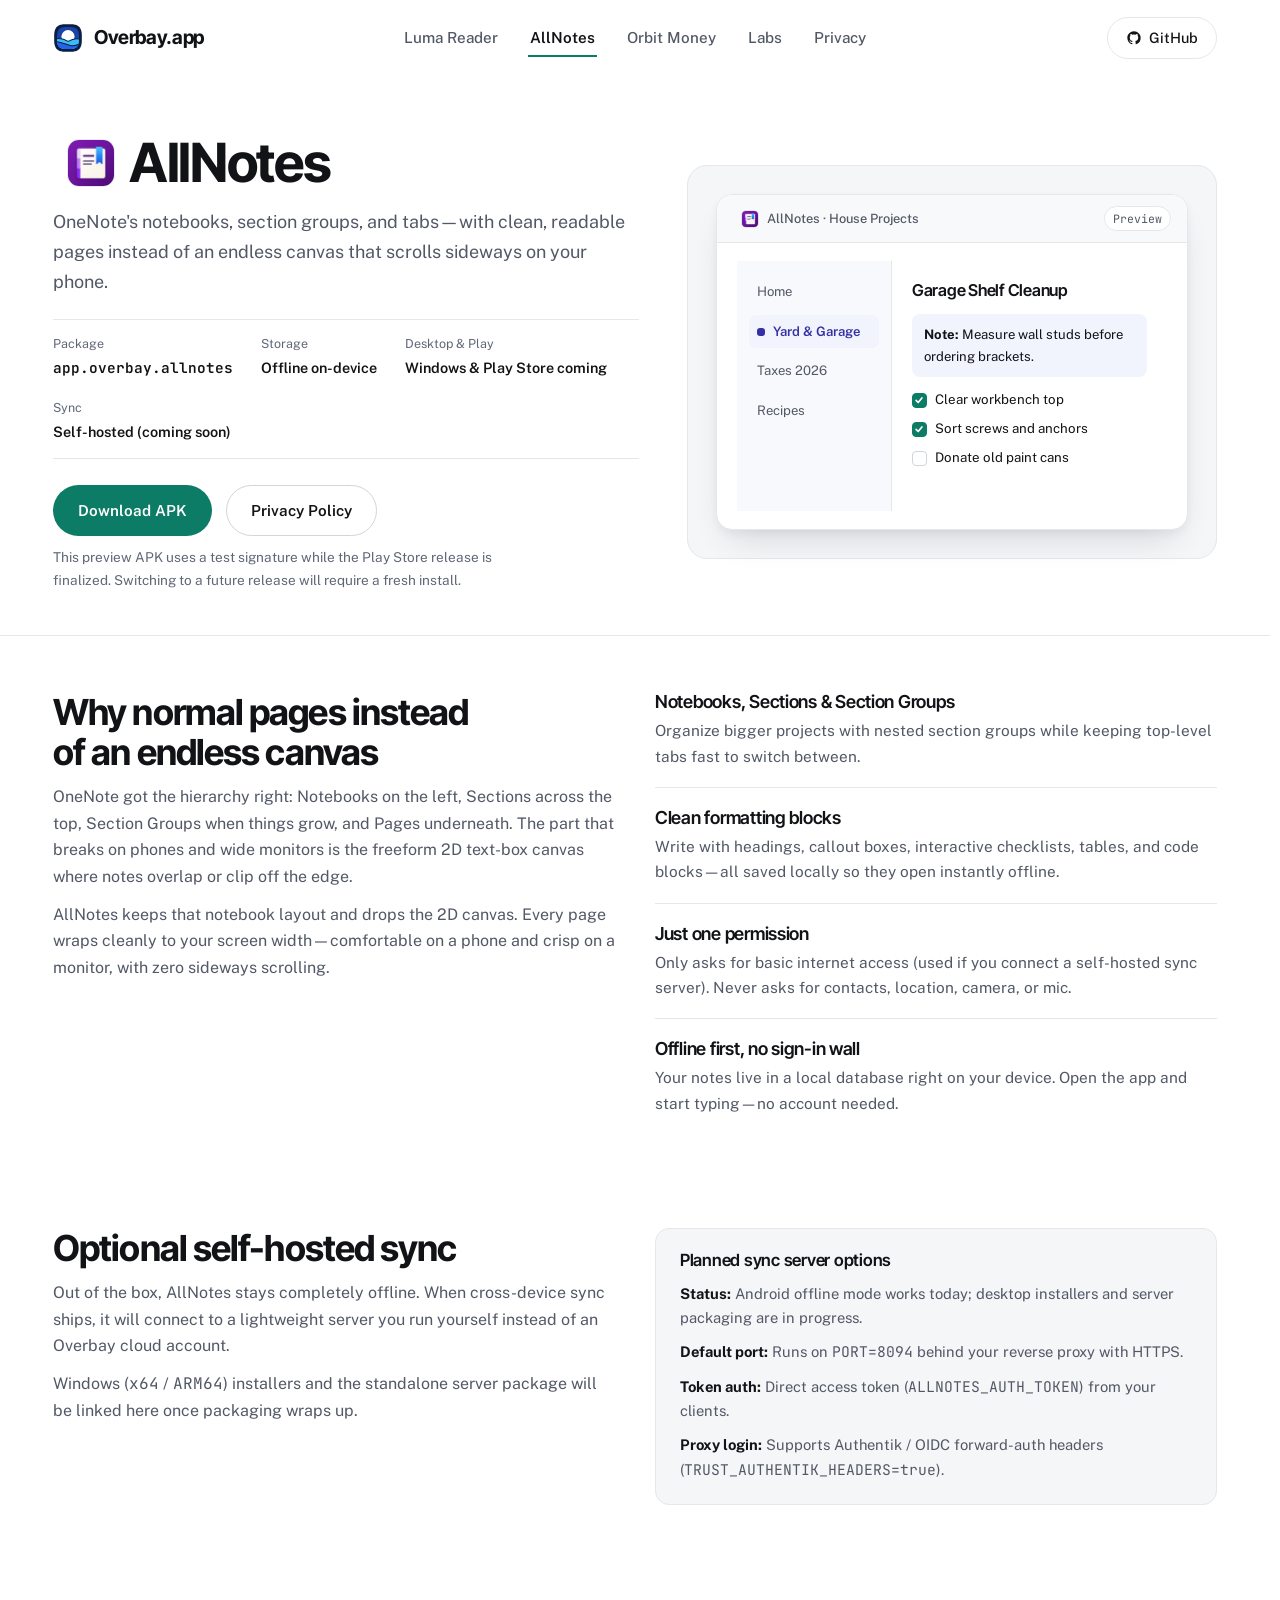
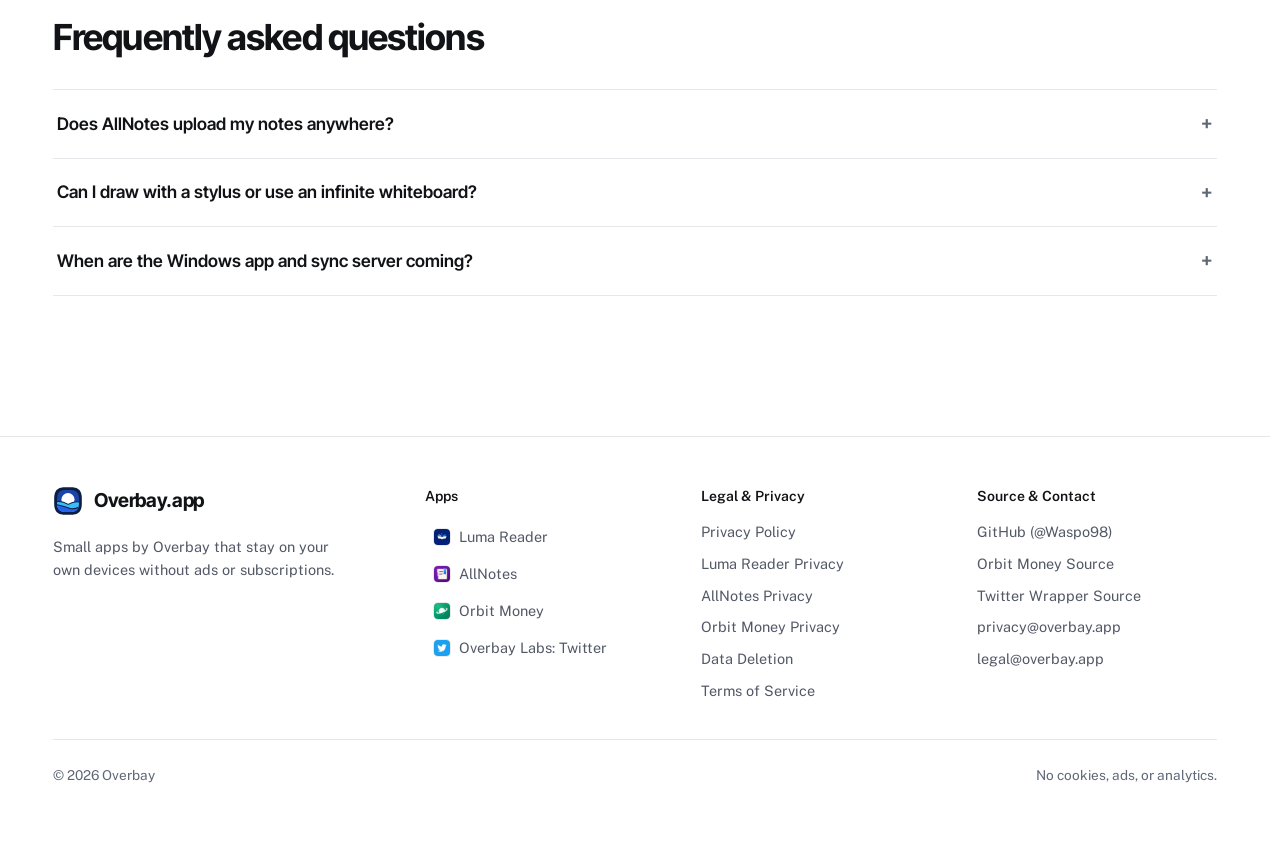
==== commit f18fbfc0: "feat: add updated app icons across all pages and components" ====
--- a/allnotes/index.html
+++ b/allnotes/index.html
@@ -21,13 +21,12 @@
   <meta name="twitter:description" content="Offline-first notes organized in Notebooks, Sections, and Section Groups with clean, readable pages.">
   <meta name="twitter:image" content="https://overbay.app/assets/brand/og-image.png">
   <meta name="twitter:image:alt" content="Overbay.app — AllNotes for Android">
-  <link rel="icon" type="image/svg+xml" href="/assets/brand/favicon.svg">
-  <link rel="icon" href="/assets/brand/favicon.ico" sizes="32x32">
-  <link rel="apple-touch-icon" href="/assets/brand/apple-touch-icon.png">
+  <link rel="icon" type="image/svg+xml" href="/assets/icons/allnotes.svg">
+  <link rel="apple-touch-icon" sizes="180x180" href="/assets/icons/allnotes-apple-touch-icon.png">
   <link rel="preload" href="/assets/fonts/inter-tight-latin.woff2" as="font" type="font/woff2" crossorigin>
   <link rel="preload" href="/assets/fonts/public-sans-latin.woff2" as="font" type="font/woff2" crossorigin>
-  <link rel="stylesheet" href="/css/styles.css?v=2">
-  <noscript><link rel="stylesheet" href="/css/noscript.css?v=2"></noscript>
+  <link rel="stylesheet" href="/css/styles.css?v=3">
+  <noscript><link rel="stylesheet" href="/css/noscript.css?v=3"></noscript>
   <script type="application/ld+json">
   {
     "@context": "https://schema.org",
@@ -39,6 +38,7 @@
         "operatingSystem": "Android",
         "identifier": "app.overbay.allnotes",
         "url": "https://overbay.app/allnotes/",
+        "image": "https://overbay.app/assets/icons/allnotes-512.png",
         "downloadUrl": "https://github.com/Waspo98/overbay.app/releases/download/downloads/AllNotes-debug.apk",
         "offers": {
           "@type": "Offer",
@@ -127,7 +127,13 @@
     <section class="page-hero">
       <div class="container page-hero-grid">
         <div class="page-hero-copy">
-          <h1>AllNotes</h1>
+          <div class="page-hero-title">
+            <picture>
+              <source srcset="/assets/icons/allnotes-96.webp 1x, /assets/icons/allnotes-192.webp 2x" type="image/webp">
+              <img class="app-icon app-icon--lg" src="/assets/icons/allnotes-96.png" srcset="/assets/icons/allnotes-96.png 1x, /assets/icons/allnotes-192.png 2x" alt="" width="48" height="48" decoding="async">
+            </picture>
+            <h1>AllNotes</h1>
+          </div>
           <p class="page-hero-lead">OneNote's notebooks, section groups, and tabs—with clean, readable pages instead of an endless canvas that scrolls sideways on your phone.</p>
 
           <dl class="spec-strip">
@@ -147,7 +153,13 @@
         <div class="page-hero-stage" data-screenshot-slot="allnotes-hero">
           <div class="ui-specimen">
             <div class="ui-specimen__bar">
-              <span>AllNotes · House Projects</span>
+              <span class="specimen-app-label">
+                <picture>
+                  <source srcset="/assets/icons/allnotes-96.webp" type="image/webp">
+                  <img class="app-icon app-icon--xs" src="/assets/icons/allnotes-96.png" alt="" width="18" height="18" decoding="async">
+                </picture>
+                <span>AllNotes · House Projects</span>
+              </span>
               <span class="ui-specimen__tag">Preview</span>
             </div>
             <div class="ui-specimen__body">
@@ -261,10 +273,10 @@
         <div class="footer-col">
           <p class="footer-heading">Apps</p>
           <ul>
-            <li><a href="/lumareader/">Luma Reader</a></li>
-            <li><a href="/allnotes/">AllNotes</a></li>
-            <li><a href="/orbitmoney/">Orbit Money</a></li>
-            <li><a href="/labs/twitter/">Overbay Labs: Twitter</a></li>
+            <li><a href="/lumareader/"><picture><source srcset="/assets/icons/lumareader-96.webp" type="image/webp"><img class="app-icon app-icon--xs" src="/assets/icons/lumareader-96.png" alt="" width="18" height="18" loading="lazy" decoding="async"></picture><span>Luma Reader</span></a></li>
+            <li><a href="/allnotes/"><picture><source srcset="/assets/icons/allnotes-96.webp" type="image/webp"><img class="app-icon app-icon--xs" src="/assets/icons/allnotes-96.png" alt="" width="18" height="18" loading="lazy" decoding="async"></picture><span>AllNotes</span></a></li>
+            <li><a href="/orbitmoney/"><picture><source srcset="/assets/icons/orbitmoney-96.webp" type="image/webp"><img class="app-icon app-icon--xs" src="/assets/icons/orbitmoney-96.png" alt="" width="18" height="18" loading="lazy" decoding="async"></picture><span>Orbit Money</span></a></li>
+            <li><a href="/labs/twitter/"><picture><source srcset="/assets/icons/twitter-96.webp" type="image/webp"><img class="app-icon app-icon--xs" src="/assets/icons/twitter-96.png" alt="" width="18" height="18" loading="lazy" decoding="async"></picture><span>Overbay Labs: Twitter</span></a></li>
           </ul>
         </div>
         <div class="footer-col">
--- a/css/styles.css
+++ b/css/styles.css
@@ -280,6 +280,11 @@
   flex-shrink: 0;
 }
 
+.brand-mark--sm {
+  width: 24px;
+  height: 24px;
+}
+
 .nav-menu {
   display: flex;
   align-items: center;
@@ -530,6 +535,9 @@
 }
 
 .footer-col a {
+  display: inline-flex;
+  align-items: center;
+  gap: 8px;
   color: var(--ink-secondary);
   text-decoration: none;
   font-size: 0.9rem;
@@ -584,13 +592,17 @@
 
 .stage-tab {
   appearance: none;
+  display: inline-flex;
+  align-items: center;
+  justify-content: center;
+  gap: 8px;
   border: none;
   background: transparent;
   color: var(--ink-secondary);
   font-family: var(--font-body);
   font-size: 0.92rem;
   font-weight: 500;
-  padding: 9px 20px;
+  padding: 9px 18px;
   border-radius: var(--radius-pill);
   cursor: pointer;
   transition: background var(--dur-fast) ease, color var(--dur-fast) ease;
@@ -604,6 +616,10 @@
   background: var(--ink-primary);
   color: #ffffff;
   font-weight: 600;
+}
+
+.stage-tab[aria-selected="true"] .app-icon {
+  border-color: rgba(255, 255, 255, 0.22);
 }
 
 /* ── Gallery Stage Container ── */
@@ -655,24 +671,39 @@
   font-size: 1.05rem;
   font-weight: 600;
   color: var(--ink-primary);
-  margin-bottom: 10px;
+  margin-bottom: 12px;
   display: inline-flex;
   align-items: center;
-  gap: 10px;
-}
-
+  gap: 12px;
+}
+
+.stage-app-name h1,
+.stage-app-name h2,
 .stage-app-name h3 {
   margin-bottom: 0;
 }
 
 .app-icon {
   border-radius: 10px;
-  border: 1px solid var(--border-hairline);
+  border: 1px solid rgba(17, 19, 22, 0.09);
   flex-shrink: 0;
+  display: block;
 }
 
 .app-icon--lg {
   border-radius: 12px;
+}
+
+.app-icon--md {
+  border-radius: 8px;
+}
+
+.app-icon--sm {
+  border-radius: 6px;
+}
+
+.app-icon--xs {
+  border-radius: 5px;
 }
 
 .stage-app-badge {
@@ -693,11 +724,15 @@
   margin-bottom: 12px;
 }
 
-.stage-copy h2 {
+.stage-copy > h2,
+.stage-copy .stage-app-name h2 {
   font-size: clamp(1.5rem, 2.25vw, 1.9rem);
   line-height: 1.15;
+  max-width: 22ch;
+}
+
+.stage-copy > h2 {
   margin-bottom: 10px;
-  max-width: 22ch;
 }
 
 .stage-desc {
@@ -807,6 +842,15 @@
   color: var(--ink-secondary);
 }
 
+.specimen-app-label {
+  display: inline-flex;
+  align-items: center;
+  gap: 8px;
+  font-weight: 500;
+  color: var(--ink-secondary);
+  min-width: 0;
+}
+
 .ui-specimen__tag {
   font-family: var(--font-mono);
   font-size: 0.72rem;
@@ -1110,6 +1154,18 @@
   border-bottom: none;
 }
 
+.app-cell {
+  display: flex;
+  align-items: center;
+  gap: 12px;
+}
+
+.app-cell-icon {
+  display: block;
+  flex-shrink: 0;
+  text-decoration: none;
+}
+
 .app-cell-link {
   font-family: var(--font-display);
   font-weight: 600;
@@ -1172,8 +1228,12 @@
   order: -1;
 }
 
-.spotlight-copy h3 {
+.spotlight-copy > h3,
+.spotlight-copy .stage-app-name h3 {
   font-size: clamp(1.45rem, 2.2vw, 1.85rem);
+}
+
+.spotlight-copy > h3 {
   margin-bottom: 12px;
 }
 
@@ -1256,6 +1316,10 @@
   align-items: center;
 }
 
+.page-hero-copy > h1 {
+  margin-bottom: 14px;
+}
+
 .page-hero-title {
   display: flex;
   align-items: center;
@@ -1265,10 +1329,6 @@
 
 .page-hero-title h1 {
   margin-bottom: 0;
-}
-
-.page-hero-copy h1 {
-  margin-bottom: 14px;
 }
 
 .page-hero-lead {
@@ -1579,18 +1639,35 @@
 .legal-nav-pills {
   display: flex;
   flex-wrap: wrap;
-  gap: 8px;
+  gap: 6px;
   margin-bottom: 28px;
 }
 
 .legal-nav-pills a {
+  display: inline-flex;
+  align-items: center;
+  gap: 6px;
   text-decoration: none;
-  padding: 7px 14px;
+  padding: 6px 12px;
   border-radius: var(--radius-pill);
   border: 1px solid var(--border-hairline);
-  font-size: 0.88rem;
+  font-size: 0.85rem;
   font-weight: 500;
   color: var(--ink-secondary);
+}
+
+.privacy-app-list {
+  list-style: none;
+  padding-left: 0 !important;
+  display: grid;
+  gap: 12px;
+}
+
+.privacy-app-list li {
+  display: flex;
+  align-items: center;
+  gap: 12px;
+  margin-bottom: 0;
 }
 
 .legal-nav-pills a[aria-current="page"],
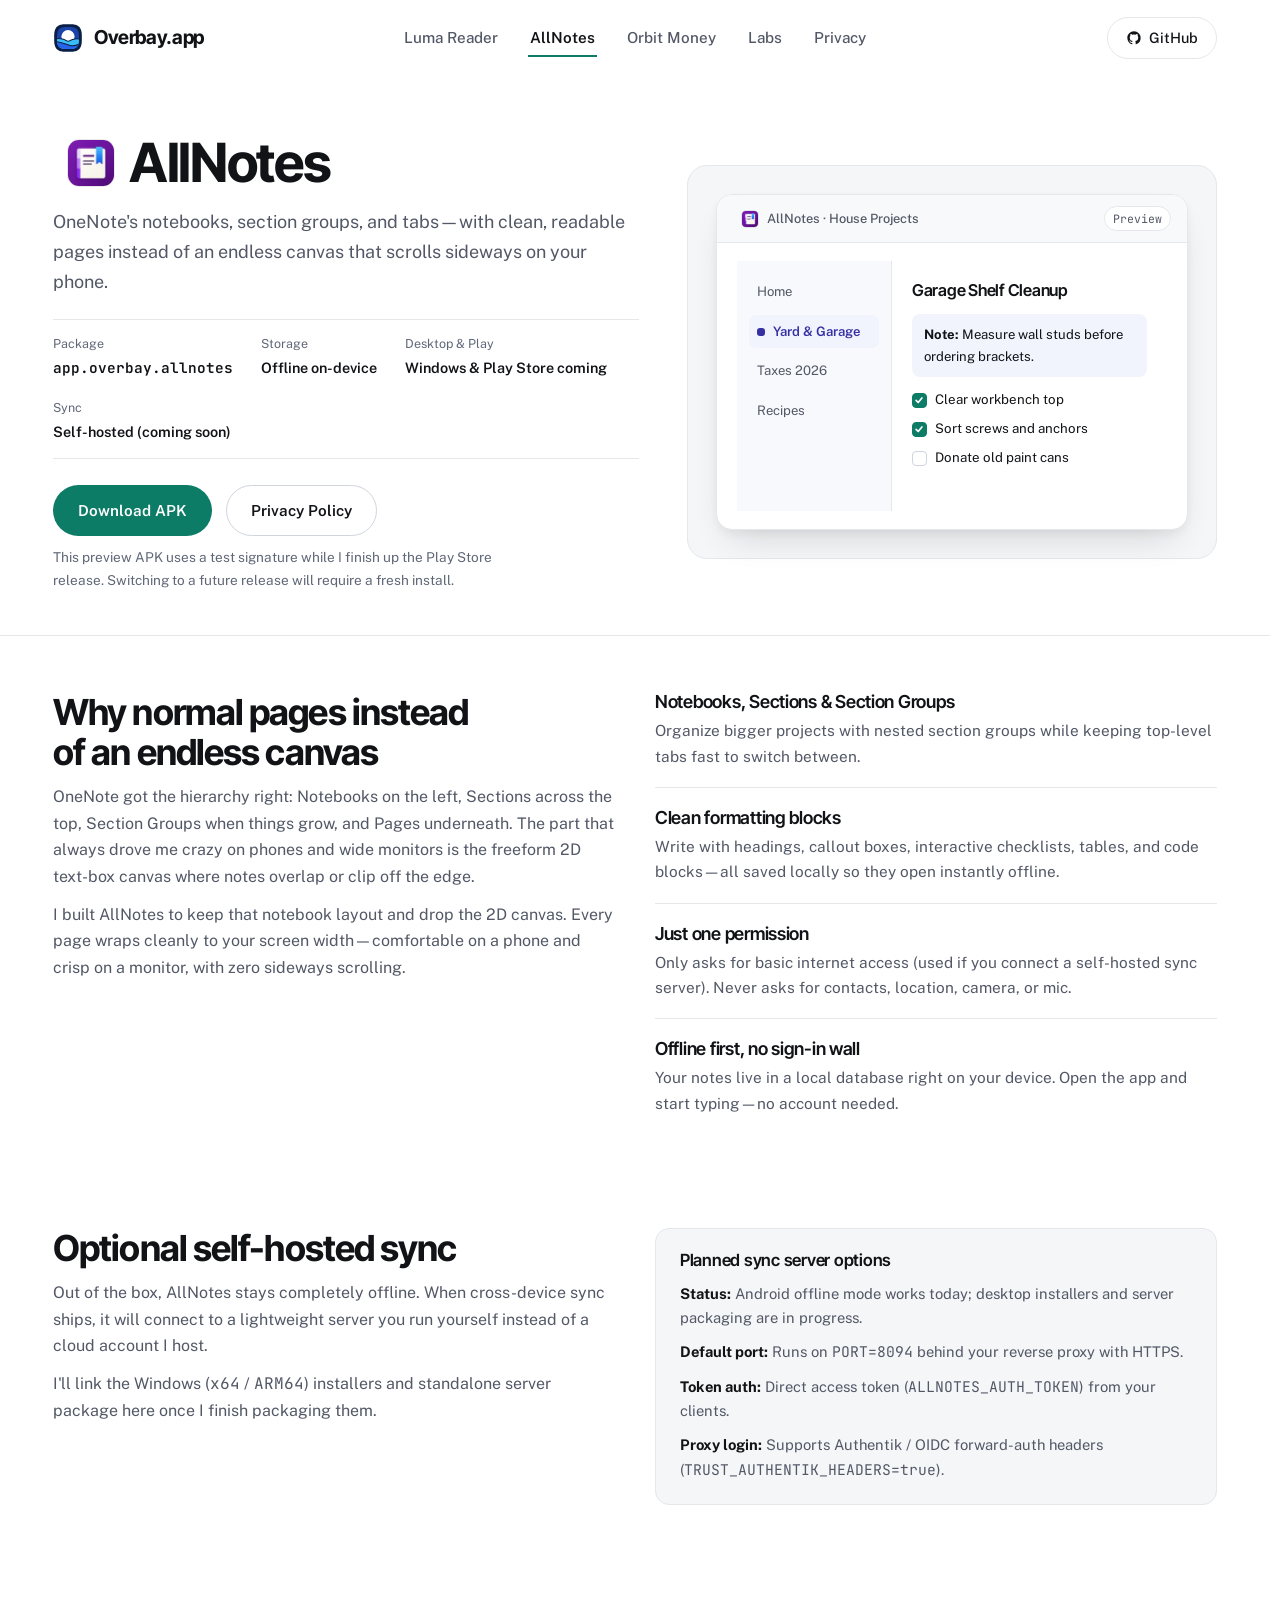
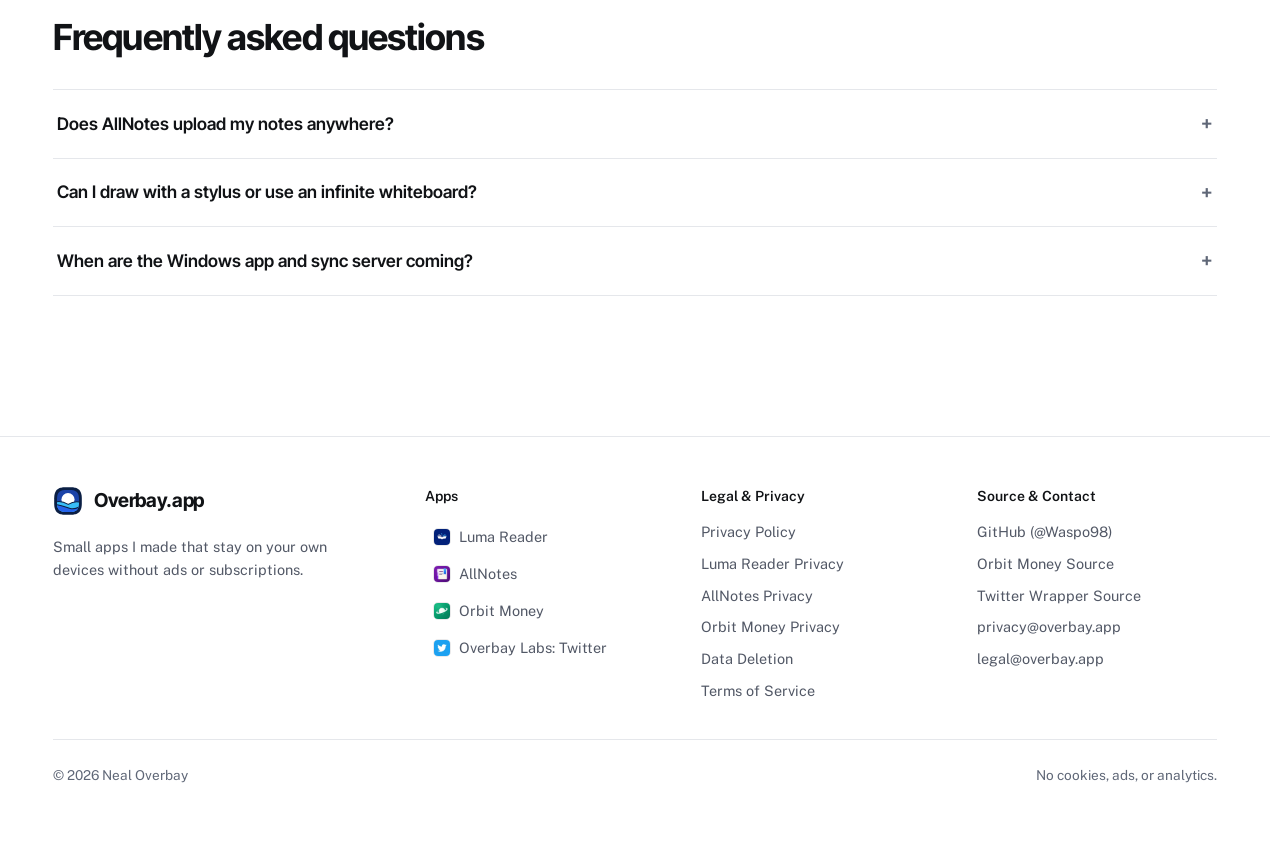
==== commit 7175506a: "copy: rewrite site copy in first person and credit Neal Overbay" ====
--- a/allnotes/index.html
+++ b/allnotes/index.html
@@ -46,8 +46,8 @@
           "priceCurrency": "USD"
         },
         "publisher": {
-          "@type": "Organization",
-          "name": "Overbay",
+          "@type": "Person",
+          "name": "Neal Overbay",
           "url": "https://overbay.app/"
         }
       },
@@ -59,7 +59,7 @@
             "name": "Does AllNotes upload my notes anywhere?",
             "acceptedAnswer": {
               "@type": "Answer",
-              "text": "No. Overbay doesn't host note accounts or run any tracking. Everything stays on your device unless you point the app at a sync server you host yourself."
+              "text": "No. I don't host note accounts or run any tracking. Everything stays on your device unless you point the app at a sync server you host yourself."
             }
           },
           {
@@ -75,7 +75,7 @@
             "name": "When are the Windows app and sync server coming?",
             "acceptedAnswer": {
               "@type": "Answer",
-              "text": "The Android preview APK is ready to download now. Windows installers and the self-hosted sync server package will be linked here as soon as packaging is ready."
+              "text": "The Android preview APK is ready to download now. I'll link the Windows installers and self-hosted sync server package here as soon as I finish packaging them."
             }
           }
         ]
@@ -147,7 +147,7 @@
             <a class="btn btn--primary" href="https://github.com/Waspo98/overbay.app/releases/download/downloads/AllNotes-debug.apk">Download APK</a>
             <a class="btn btn--outline" href="/privacy/allnotes/">Privacy Policy</a>
           </div>
-          <p class="apk-note">This preview APK uses a test signature while the Play Store release is finalized. Switching to a future release will require a fresh install.</p>
+          <p class="apk-note">This preview APK uses a test signature while I finish up the Play Store release. Switching to a future release will require a fresh install.</p>
         </div>
 
         <div class="page-hero-stage" data-screenshot-slot="allnotes-hero">
@@ -192,8 +192,8 @@
       <div class="container two-col-split">
         <div>
           <h2 id="allnotes-design">Why normal pages instead of an endless canvas</h2>
-          <p>OneNote got the hierarchy right: Notebooks on the left, Sections across the top, Section Groups when things grow, and Pages underneath. The part that breaks on phones and wide monitors is the freeform 2D text-box canvas where notes overlap or clip off the edge.</p>
-          <p>AllNotes keeps that notebook layout and drops the 2D canvas. Every page wraps cleanly to your screen width—comfortable on a phone and crisp on a monitor, with zero sideways scrolling.</p>
+          <p>OneNote got the hierarchy right: Notebooks on the left, Sections across the top, Section Groups when things grow, and Pages underneath. The part that always drove me crazy on phones and wide monitors is the freeform 2D text-box canvas where notes overlap or clip off the edge.</p>
+          <p>I built AllNotes to keep that notebook layout and drop the 2D canvas. Every page wraps cleanly to your screen width—comfortable on a phone and crisp on a monitor, with zero sideways scrolling.</p>
         </div>
 
         <ul class="detail-list">
@@ -221,8 +221,8 @@
       <div class="container two-col-split">
         <div>
           <h2 id="allnotes-sync">Optional self-hosted sync</h2>
-          <p>Out of the box, AllNotes stays completely offline. When cross-device sync ships, it will connect to a lightweight server you run yourself instead of an Overbay cloud account.</p>
-          <p>Windows (<code>x64</code> / <code>ARM64</code>) installers and the standalone server package will be linked here once packaging wraps up.</p>
+          <p>Out of the box, AllNotes stays completely offline. When cross-device sync ships, it will connect to a lightweight server you run yourself instead of a cloud account I host.</p>
+          <p>I'll link the Windows (<code>x64</code> / <code>ARM64</code>) installers and standalone server package here once I finish packaging them.</p>
         </div>
 
         <div class="spec-note-card">
@@ -245,7 +245,7 @@
         <div class="faq-list">
           <details class="faq-item">
             <summary>Does AllNotes upload my notes anywhere?</summary>
-            <p>No. Overbay doesn't host note accounts or run any tracking. Everything stays on your device unless you point the app at a sync server you host yourself.</p>
+            <p>No. I don't host note accounts or run any tracking. Everything stays on your device unless you point the app at a sync server you host yourself.</p>
           </details>
           <details class="faq-item">
             <summary>Can I draw with a stylus or use an infinite whiteboard?</summary>
@@ -253,7 +253,7 @@
           </details>
           <details class="faq-item">
             <summary>When are the Windows app and sync server coming?</summary>
-            <p>The Android preview APK is ready to download now. Windows installers and the self-hosted sync server package will be linked here as soon as packaging is ready.</p>
+            <p>The Android preview APK is ready to download now. I'll link the Windows installers and self-hosted sync server package here as soon as I finish packaging them.</p>
           </details>
         </div>
       </div>
@@ -268,7 +268,7 @@
             <img class="brand-mark" src="/assets/brand/overbay-mark.svg" alt="" width="30" height="30">
             <span>Overbay.app</span>
           </a>
-          <p>Small apps by Overbay that stay on your own devices without ads or subscriptions.</p>
+          <p>Small apps I made that stay on your own devices without ads or subscriptions.</p>
         </div>
         <div class="footer-col">
           <p class="footer-heading">Apps</p>
@@ -302,7 +302,7 @@
         </div>
       </div>
       <div class="footer-bottom">
-        <span>&copy; 2026 Overbay</span>
+        <span>&copy; 2026 Neal Overbay</span>
         <span>No cookies, ads, or analytics.</span>
       </div>
     </div>
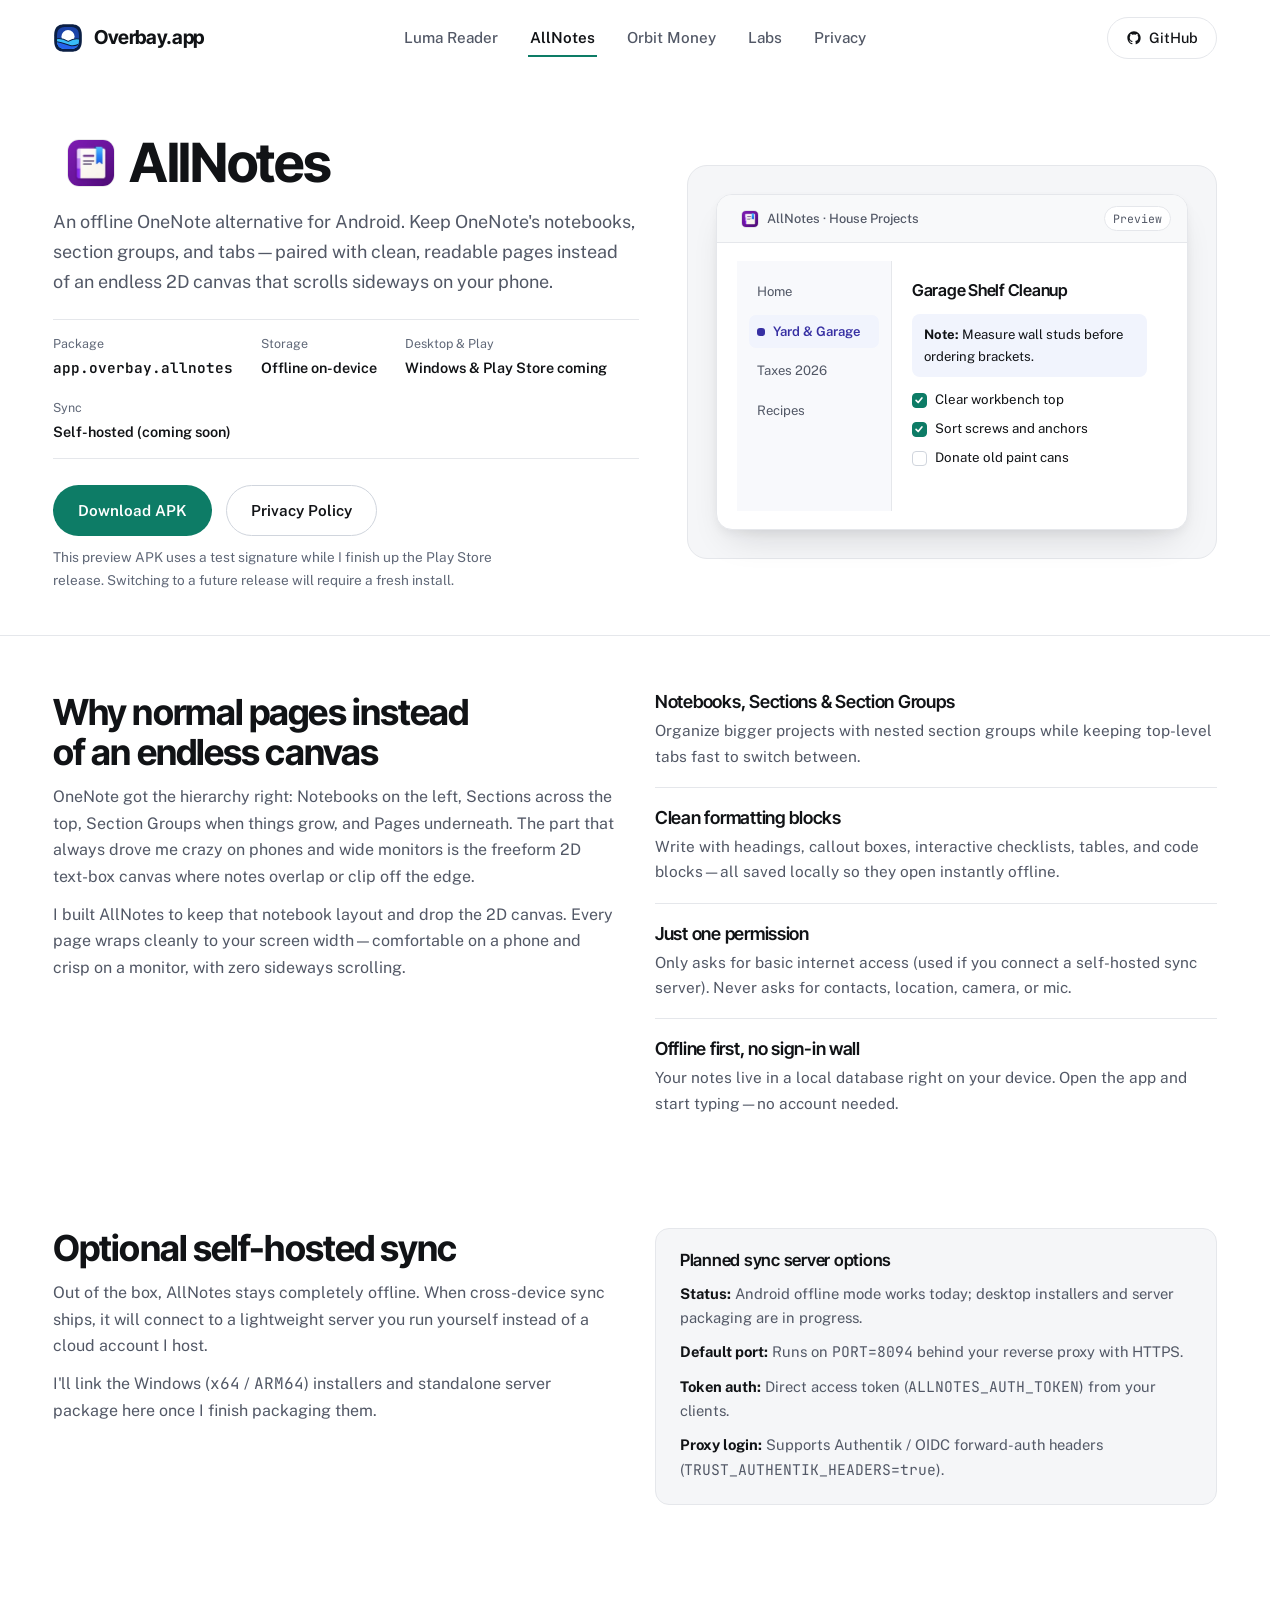
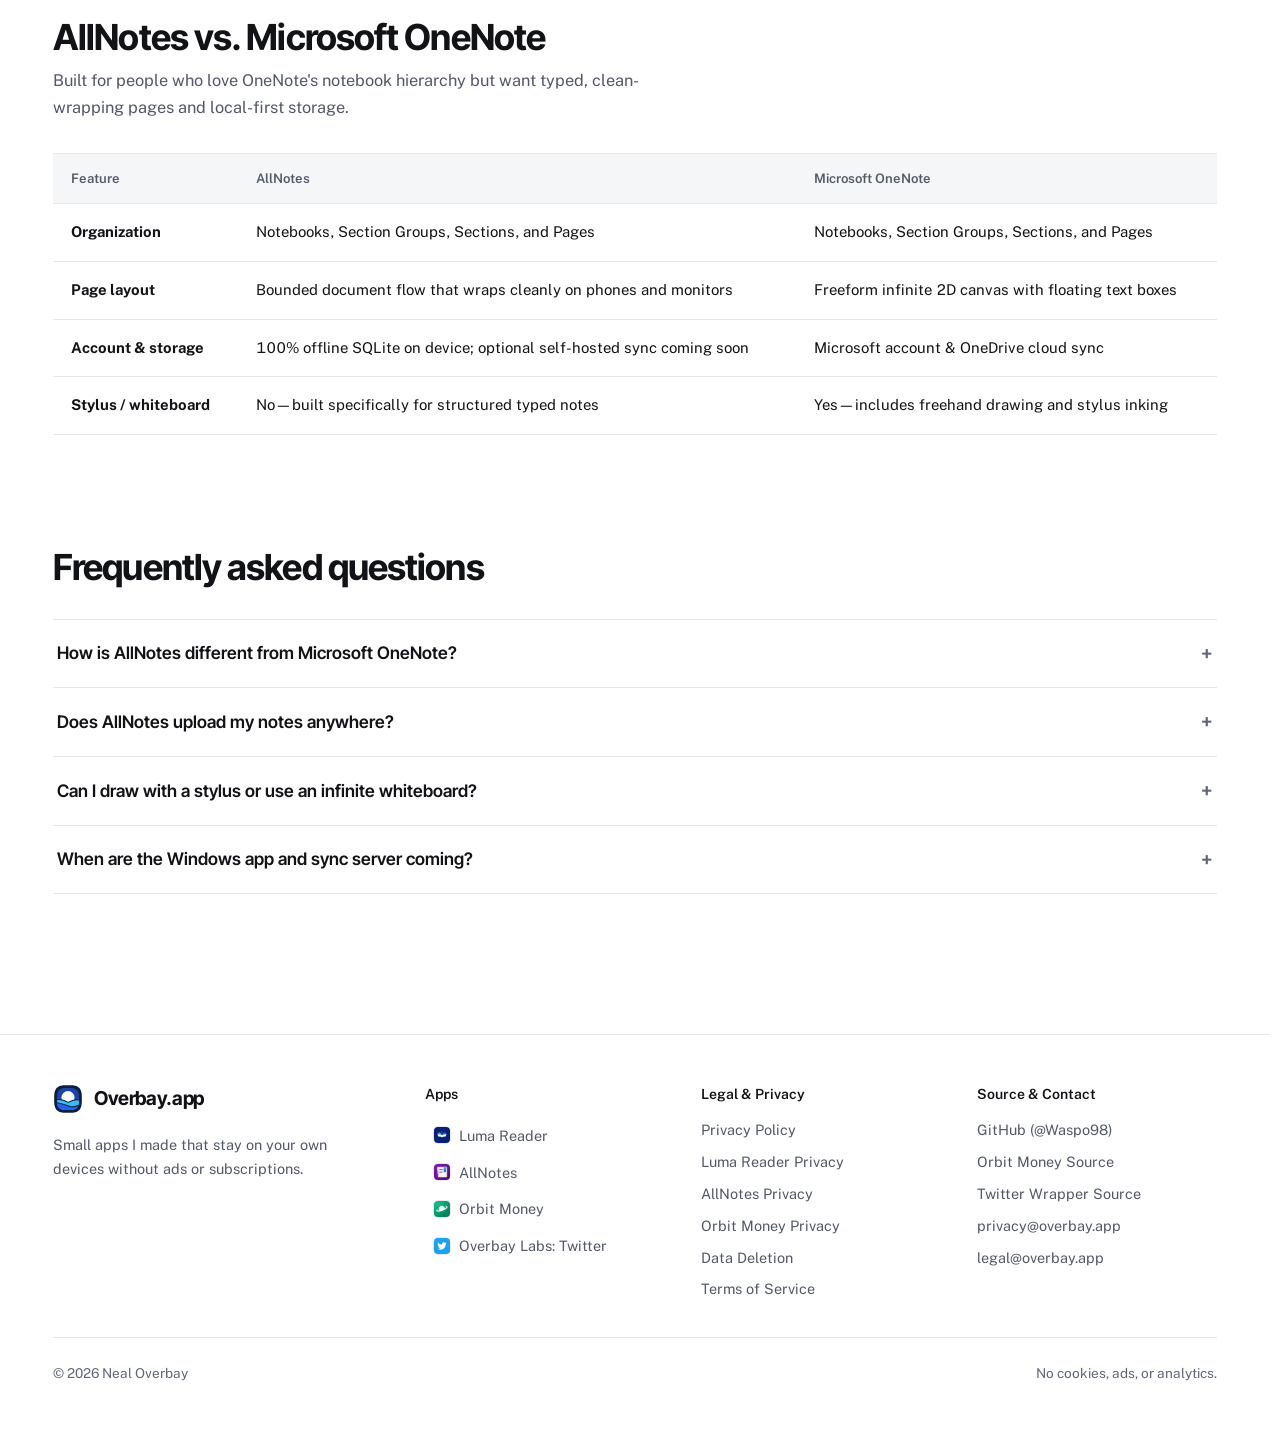
==== commit f201d6d1: "seo: improve search intent targeting, add Rocket Money guide, and enrich JSON-LD" ====
--- a/allnotes/index.html
+++ b/allnotes/index.html
@@ -3,29 +3,29 @@
 <head>
   <meta charset="utf-8">
   <meta name="viewport" content="width=device-width, initial-scale=1">
-  <title>AllNotes — Notebook Organization Without the Endless Canvas | Overbay.app</title>
-  <meta name="description" content="OneNote's notebooks, section groups, and tabs paired with clean, readable pages instead of a messy 2D canvas. Works offline on Android, with Windows and self-hosted sync coming.">
+  <title>AllNotes — Offline OneNote Alternative Without the 2D Canvas | Overbay.app</title>
+  <meta name="description" content="An offline OneNote alternative for Android with Notebooks, Section Groups, and Tabs—paired with clean, readable pages instead of an endless 2D canvas. Windows and self-hosted sync coming soon.">
   <meta name="robots" content="index,follow">
   <link rel="canonical" href="https://overbay.app/allnotes/">
   <meta property="og:type" content="website">
   <meta property="og:site_name" content="Overbay.app">
-  <meta property="og:title" content="AllNotes — Notebook Organization Without the Endless Canvas">
-  <meta property="og:description" content="Offline-first notes organized in Notebooks, Sections, and Section Groups with clean, readable pages.">
+  <meta property="og:title" content="AllNotes — Offline OneNote Alternative Without the 2D Canvas">
+  <meta property="og:description" content="Offline-first OneNote alternative organized in Notebooks, Sections, and Section Groups with clean, wrapping pages instead of an infinite canvas.">
   <meta property="og:url" content="https://overbay.app/allnotes/">
   <meta property="og:image" content="https://overbay.app/assets/brand/og-image.png">
   <meta property="og:image:width" content="1200">
   <meta property="og:image:height" content="630">
   <meta property="og:image:alt" content="Overbay.app — AllNotes for Android">
   <meta name="twitter:card" content="summary_large_image">
-  <meta name="twitter:title" content="AllNotes — Notebook Organization Without the Endless Canvas">
-  <meta name="twitter:description" content="Offline-first notes organized in Notebooks, Sections, and Section Groups with clean, readable pages.">
+  <meta name="twitter:title" content="AllNotes — Offline OneNote Alternative Without the 2D Canvas">
+  <meta name="twitter:description" content="Offline-first OneNote alternative organized in Notebooks, Sections, and Section Groups with clean, wrapping pages.">
   <meta name="twitter:image" content="https://overbay.app/assets/brand/og-image.png">
   <meta name="twitter:image:alt" content="Overbay.app — AllNotes for Android">
   <link rel="icon" type="image/svg+xml" href="/assets/icons/allnotes.svg">
   <link rel="apple-touch-icon" sizes="180x180" href="/assets/icons/allnotes-apple-touch-icon.png">
   <link rel="preload" href="/assets/fonts/inter-tight-latin.woff2" as="font" type="font/woff2" crossorigin>
   <link rel="preload" href="/assets/fonts/public-sans-latin.woff2" as="font" type="font/woff2" crossorigin>
-  <link rel="stylesheet" href="/css/styles.css?v=3">
+  <link rel="stylesheet" href="/css/styles.css?v=4">
   <noscript><link rel="stylesheet" href="/css/noscript.css?v=3"></noscript>
   <script type="application/ld+json">
   {
@@ -34,12 +34,22 @@
       {
         "@type": "SoftwareApplication",
         "name": "AllNotes",
+        "description": "Offline-first OneNote alternative for Android combining Notebooks, Section Groups, Sections, and Pages with Word-style bounded page width instead of a freeform 2D canvas. Windows and optional self-hosted sync coming soon.",
         "applicationCategory": "ProductivityApplication",
+        "applicationSubCategory": "Note-Taking",
         "operatingSystem": "Android",
+        "isAccessibleForFree": true,
         "identifier": "app.overbay.allnotes",
         "url": "https://overbay.app/allnotes/",
         "image": "https://overbay.app/assets/icons/allnotes-512.png",
         "downloadUrl": "https://github.com/Waspo98/overbay.app/releases/download/downloads/AllNotes-debug.apk",
+        "featureList": [
+          "OneNote-style Notebook, Section Group, Section, and Page hierarchy",
+          "Clean bounded page layout that wraps on phones and desktops without sideways scrolling",
+          "Headings, interactive checklists, callout boxes, tables, and monospace code blocks",
+          "Offline-first local SQLite database with no account required",
+          "Windows desktop app and optional self-hosted sync server in development"
+        ],
         "offers": {
           "@type": "Offer",
           "price": "0",
@@ -52,8 +62,33 @@
         }
       },
       {
+        "@type": "BreadcrumbList",
+        "itemListElement": [
+          {
+            "@type": "ListItem",
+            "position": 1,
+            "name": "Home",
+            "item": "https://overbay.app/"
+          },
+          {
+            "@type": "ListItem",
+            "position": 2,
+            "name": "AllNotes",
+            "item": "https://overbay.app/allnotes/"
+          }
+        ]
+      },
+      {
         "@type": "FAQPage",
         "mainEntity": [
+          {
+            "@type": "Question",
+            "name": "How is AllNotes different from Microsoft OneNote?",
+            "acceptedAnswer": {
+              "@type": "Answer",
+              "text": "AllNotes keeps OneNote's deep Notebook, Section Group, Section, and Page hierarchy, but replaces the freeform 2D text-box canvas with normal bounded pages that wrap cleanly on phones. It also works completely offline with no Microsoft account required, and will support optional self-hosted sync."
+            }
+          },
           {
             "@type": "Question",
             "name": "Does AllNotes upload my notes anywhere?",
@@ -134,7 +169,7 @@
             </picture>
             <h1>AllNotes</h1>
           </div>
-          <p class="page-hero-lead">OneNote's notebooks, section groups, and tabs—with clean, readable pages instead of an endless canvas that scrolls sideways on your phone.</p>
+          <p class="page-hero-lead">An offline OneNote alternative for Android. Keep OneNote's notebooks, section groups, and tabs—paired with clean, readable pages instead of an endless 2D canvas that scrolls sideways on your phone.</p>
 
           <dl class="spec-strip">
             <div><dt>Package</dt><dd><code>app.overbay.allnotes</code></dd></div>
@@ -237,12 +272,59 @@
       </div>
     </section>
 
+    <section class="section" aria-labelledby="allnotes-compare">
+      <div class="container">
+        <div class="section-header">
+          <h2 id="allnotes-compare">AllNotes vs. Microsoft OneNote</h2>
+          <p>Built for people who love OneNote's notebook hierarchy but want typed, clean-wrapping pages and local-first storage.</p>
+        </div>
+
+        <div class="table-wrap">
+          <table class="spec-table">
+            <thead>
+              <tr>
+                <th>Feature</th>
+                <th>AllNotes</th>
+                <th>Microsoft OneNote</th>
+              </tr>
+            </thead>
+            <tbody>
+              <tr>
+                <td data-label="Feature"><strong>Organization</strong></td>
+                <td data-label="AllNotes">Notebooks, Section Groups, Sections, and Pages</td>
+                <td data-label="OneNote">Notebooks, Section Groups, Sections, and Pages</td>
+              </tr>
+              <tr>
+                <td data-label="Feature"><strong>Page layout</strong></td>
+                <td data-label="AllNotes">Bounded document flow that wraps cleanly on phones and monitors</td>
+                <td data-label="OneNote">Freeform infinite 2D canvas with floating text boxes</td>
+              </tr>
+              <tr>
+                <td data-label="Feature"><strong>Account &amp; storage</strong></td>
+                <td data-label="AllNotes">100% offline SQLite on device; optional self-hosted sync coming soon</td>
+                <td data-label="OneNote">Microsoft account &amp; OneDrive cloud sync</td>
+              </tr>
+              <tr>
+                <td data-label="Feature"><strong>Stylus / whiteboard</strong></td>
+                <td data-label="AllNotes">No—built specifically for structured typed notes</td>
+                <td data-label="OneNote">Yes—includes freehand drawing and stylus inking</td>
+              </tr>
+            </tbody>
+          </table>
+        </div>
+      </div>
+    </section>
+
     <section class="section" aria-labelledby="allnotes-faq">
       <div class="container">
         <div class="section-header">
           <h2 id="allnotes-faq">Frequently asked questions</h2>
         </div>
         <div class="faq-list">
+          <details class="faq-item">
+            <summary>How is AllNotes different from Microsoft OneNote?</summary>
+            <p>AllNotes keeps OneNote's deep Notebook, Section Group, Section, and Page hierarchy, but replaces the freeform 2D text-box canvas with normal bounded pages that wrap cleanly on phones. It also works completely offline with no Microsoft account required, and will support optional self-hosted sync.</p>
+          </details>
           <details class="faq-item">
             <summary>Does AllNotes upload my notes anywhere?</summary>
             <p>No. I don't host note accounts or run any tracking. Everything stays on your device unless you point the app at a sync server you host yourself.</p>
--- a/css/styles.css
+++ b/css/styles.css
@@ -1686,6 +1686,88 @@
   margin-top: 24px;
 }
 
+/* ── Breadcrumbs & Guide Components ── */
+.breadcrumb {
+  display: flex;
+  flex-wrap: wrap;
+  align-items: center;
+  gap: 8px;
+  margin-bottom: 18px;
+  font-size: 0.86rem;
+  color: var(--ink-muted);
+}
+
+.breadcrumb a {
+  color: var(--ink-secondary);
+  text-decoration: none;
+}
+
+.breadcrumb a:hover {
+  color: var(--ink-primary);
+  text-decoration: underline;
+}
+
+.breadcrumb [aria-current="page"] {
+  color: var(--ink-primary);
+  font-weight: 500;
+}
+
+.compare-note {
+  margin-top: 18px;
+  font-size: 0.94rem;
+  color: var(--ink-secondary);
+}
+
+.step-list {
+  list-style: none;
+  counter-reset: guide-step;
+  display: grid;
+  gap: 20px;
+  margin-top: 22px;
+}
+
+.step-list li {
+  counter-increment: guide-step;
+  display: grid;
+  grid-template-columns: 32px 1fr;
+  gap: 14px;
+  align-items: start;
+  padding-bottom: 18px;
+  border-bottom: 1px solid var(--border-hairline);
+}
+
+.step-list li:last-child {
+  padding-bottom: 0;
+  border-bottom: none;
+}
+
+.step-list li::before {
+  content: counter(guide-step);
+  display: inline-flex;
+  align-items: center;
+  justify-content: center;
+  width: 32px;
+  height: 32px;
+  border-radius: var(--radius-pill);
+  background: var(--bg-stage);
+  border: 1px solid var(--border-hairline);
+  font-family: var(--font-mono);
+  font-size: 0.82rem;
+  font-weight: 600;
+  color: var(--accent-ink);
+  font-variant-numeric: tabular-nums;
+}
+
+.step-list h3 {
+  font-size: 1.08rem;
+  margin-bottom: 5px;
+}
+
+.step-list p {
+  color: var(--ink-secondary);
+  font-size: 0.95rem;
+}
+
 /* ── Responsive Breakpoints ── */
 @media (max-width: 1040px) {
   .stage-panel {
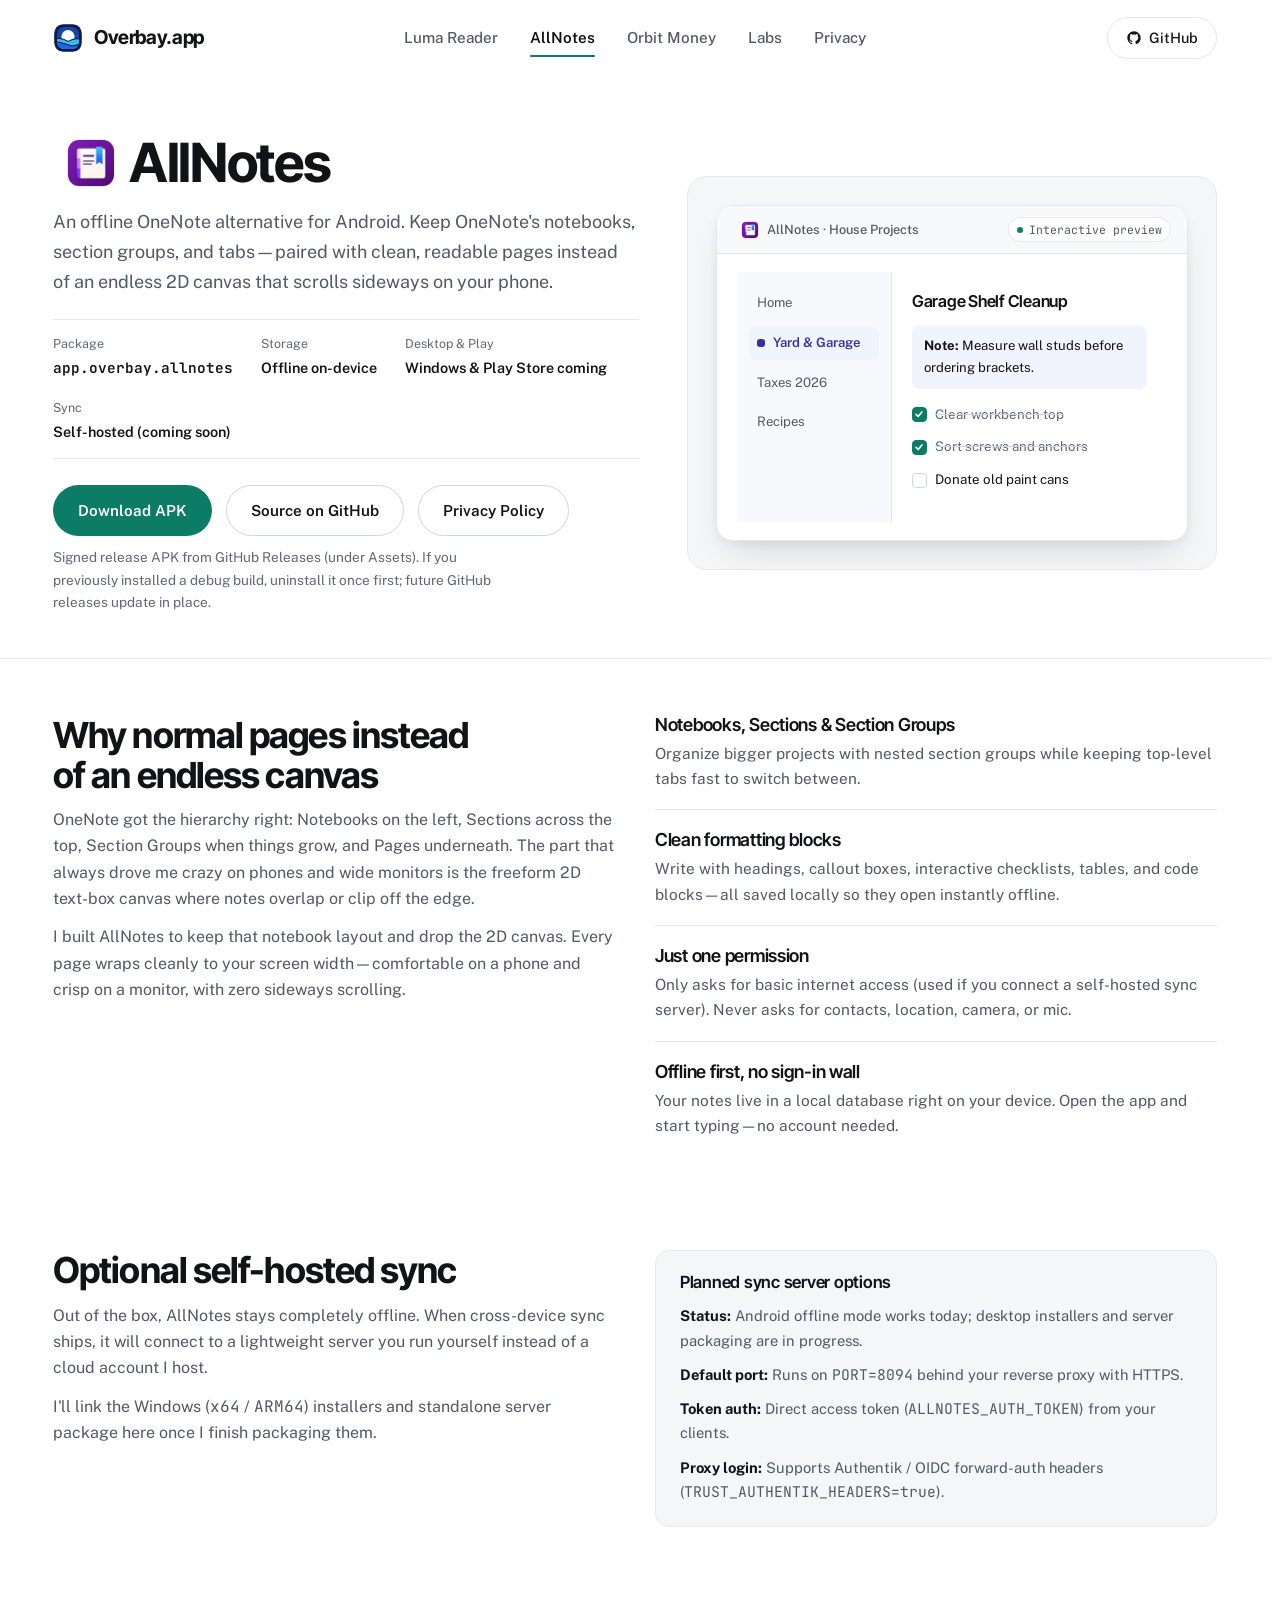
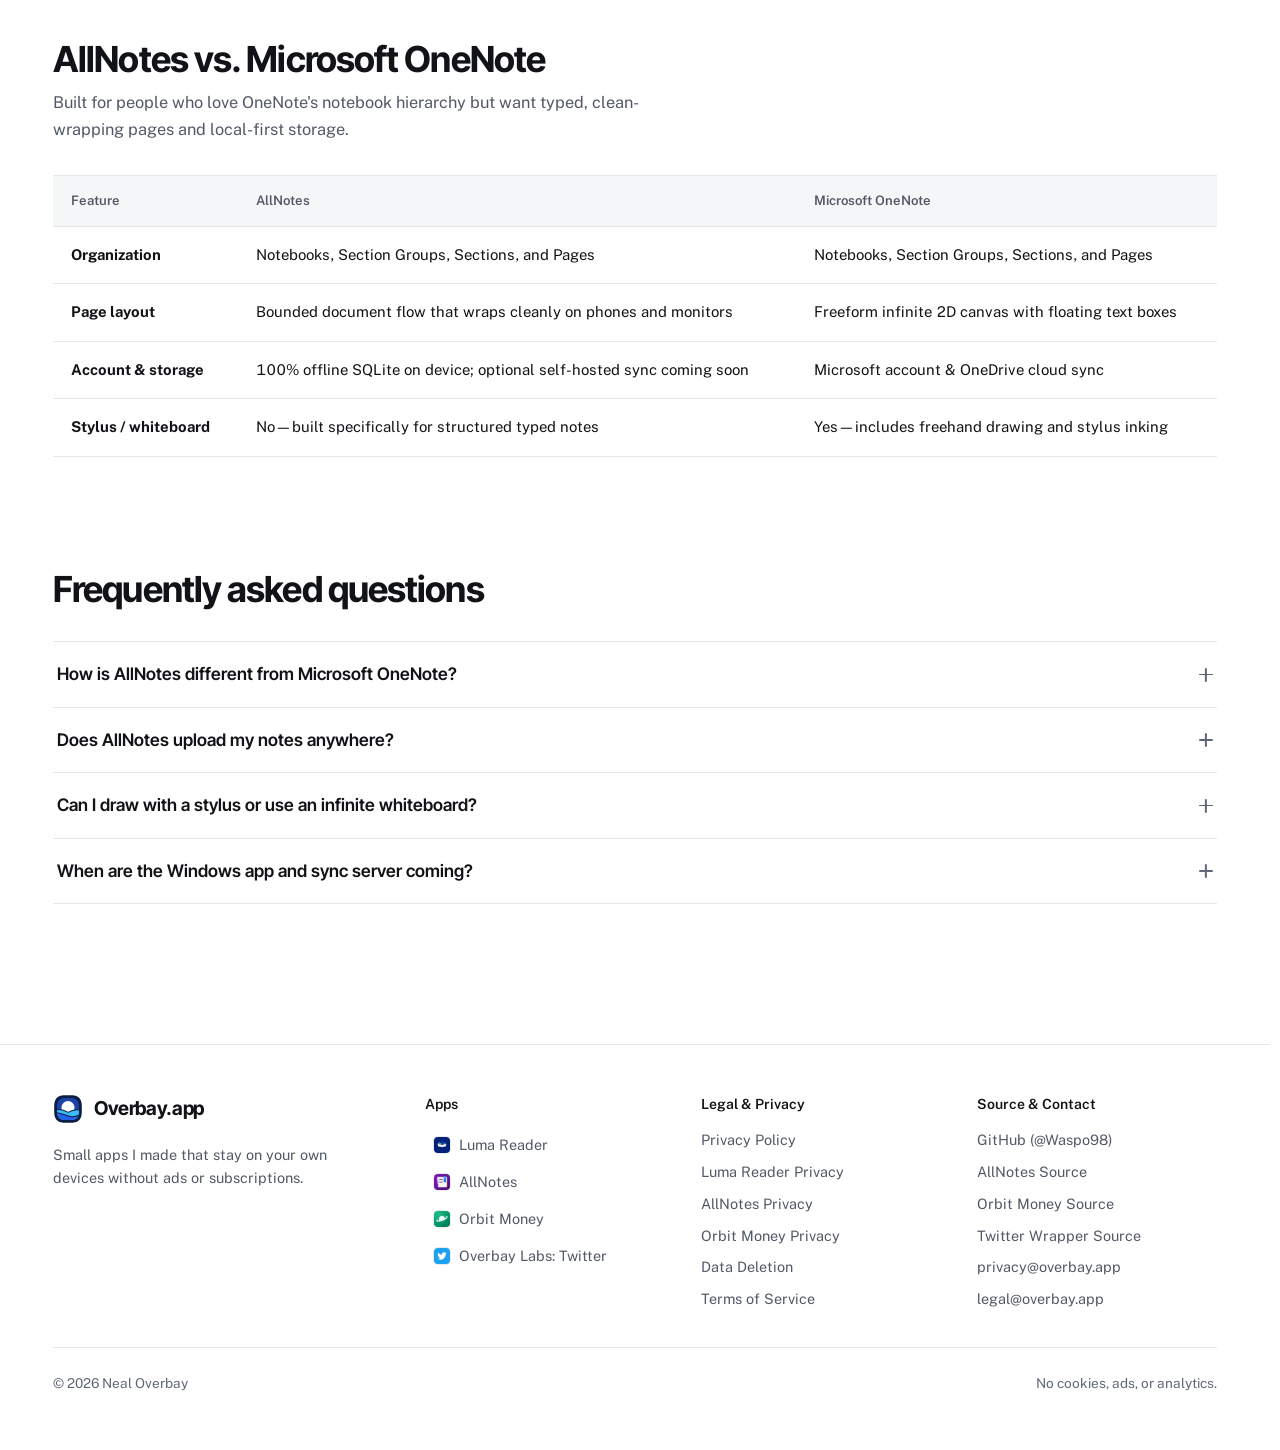
==== commit 622a5ed6: "feat: add interactive motion, living specimens, and updated release links" ====
--- a/allnotes/index.html
+++ b/allnotes/index.html
@@ -25,14 +25,14 @@
   <link rel="apple-touch-icon" sizes="180x180" href="/assets/icons/allnotes-apple-touch-icon.png">
   <link rel="preload" href="/assets/fonts/inter-tight-latin.woff2" as="font" type="font/woff2" crossorigin>
   <link rel="preload" href="/assets/fonts/public-sans-latin.woff2" as="font" type="font/woff2" crossorigin>
-  <link rel="stylesheet" href="/css/styles.css?v=4">
+  <link rel="stylesheet" href="/css/styles.css?v=5">
   <noscript><link rel="stylesheet" href="/css/noscript.css?v=3"></noscript>
   <script type="application/ld+json">
   {
     "@context": "https://schema.org",
     "@graph": [
       {
-        "@type": "SoftwareApplication",
+        "@type": ["SoftwareApplication", "SoftwareSourceCode"],
         "name": "AllNotes",
         "description": "Offline-first OneNote alternative for Android combining Notebooks, Section Groups, Sections, and Pages with Word-style bounded page width instead of a freeform 2D canvas. Windows and optional self-hosted sync coming soon.",
         "applicationCategory": "ProductivityApplication",
@@ -42,7 +42,8 @@
         "identifier": "app.overbay.allnotes",
         "url": "https://overbay.app/allnotes/",
         "image": "https://overbay.app/assets/icons/allnotes-512.png",
-        "downloadUrl": "https://github.com/Waspo98/overbay.app/releases/download/downloads/AllNotes-debug.apk",
+        "downloadUrl": "https://github.com/Waspo98/allnotes/releases/latest",
+        "codeRepository": "https://github.com/Waspo98/allnotes",
         "featureList": [
           "OneNote-style Notebook, Section Group, Section, and Page hierarchy",
           "Clean bounded page layout that wraps on phones and desktops without sideways scrolling",
@@ -110,7 +111,7 @@
             "name": "When are the Windows app and sync server coming?",
             "acceptedAnswer": {
               "@type": "Answer",
-              "text": "The Android preview APK is ready to download now. I'll link the Windows installers and self-hosted sync server package here as soon as I finish packaging them."
+              "text": "The Android APK is ready to download from GitHub Releases now. I'll link the Windows installers and self-hosted sync server package here as soon as I finish packaging them."
             }
           }
         ]
@@ -179,10 +180,11 @@
           </dl>
 
           <div class="btn-row">
-            <a class="btn btn--primary" href="https://github.com/Waspo98/overbay.app/releases/download/downloads/AllNotes-debug.apk">Download APK</a>
+            <a class="btn btn--primary" href="https://github.com/Waspo98/allnotes/releases/latest">Download APK</a>
+            <a class="btn btn--outline" href="https://github.com/Waspo98/allnotes">Source on GitHub</a>
             <a class="btn btn--outline" href="/privacy/allnotes/">Privacy Policy</a>
           </div>
-          <p class="apk-note">This preview APK uses a test signature while I finish up the Play Store release. Switching to a future release will require a fresh install.</p>
+          <p class="apk-note">Signed release APK from GitHub Releases (under Assets). If you previously installed a debug build, uninstall it once first; future GitHub releases update in place.</p>
         </div>
 
         <div class="page-hero-stage" data-screenshot-slot="allnotes-hero">
@@ -335,7 +337,7 @@
           </details>
           <details class="faq-item">
             <summary>When are the Windows app and sync server coming?</summary>
-            <p>The Android preview APK is ready to download now. I'll link the Windows installers and self-hosted sync server package here as soon as I finish packaging them.</p>
+            <p>The Android APK is ready to download from GitHub Releases now. I'll link the Windows installers and self-hosted sync server package here as soon as I finish packaging them.</p>
           </details>
         </div>
       </div>
@@ -376,6 +378,7 @@
           <p class="footer-heading">Source &amp; Contact</p>
           <ul>
             <li><a href="https://github.com/Waspo98">GitHub (@Waspo98)</a></li>
+            <li><a href="https://github.com/Waspo98/allnotes">AllNotes Source</a></li>
             <li><a href="https://github.com/Waspo98/Orbit-Money">Orbit Money Source</a></li>
             <li><a href="https://github.com/Waspo98/overbay-twitter">Twitter Wrapper Source</a></li>
             <li><a href="mailto:privacy@overbay.app">privacy@overbay.app</a></li>
@@ -390,6 +393,6 @@
     </div>
   </footer>
 
-  <script src="/js/main.js?v=2" defer></script>
+  <script src="/js/main.js?v=3" defer></script>
 </body>
 </html>
--- a/css/styles.css
+++ b/css/styles.css
@@ -70,11 +70,37 @@
 
   /* Elevation */
   --shadow-device: 0 18px 36px -14px rgba(17, 19, 22, 0.16), 0 4px 12px -2px rgba(17, 19, 22, 0.06);
+  --shadow-device-active: 0 26px 48px -16px rgba(17, 19, 22, 0.22), 0 8px 18px -4px rgba(17, 19, 22, 0.09);
 
   /* Motion */
   --ease-out-expo: cubic-bezier(0.16, 1, 0.3, 1);
+  --ease-out-quart: cubic-bezier(0.25, 1, 0.5, 1);
   --dur-fast: 160ms;
   --dur-medium: 280ms;
+  --dur-slow: 460ms;
+  --dur-reveal: 560ms;
+}
+
+@view-transition {
+  navigation: auto;
+}
+
+::view-transition-old(root) {
+  animation: vtFadeOut 160ms var(--ease-out-expo) both;
+}
+
+::view-transition-new(root) {
+  animation: vtFadeIn 240ms var(--ease-out-expo) both;
+}
+
+@keyframes vtFadeOut {
+  from { opacity: 1; }
+  to { opacity: 0; }
+}
+
+@keyframes vtFadeIn {
+  from { opacity: 0; transform: translateY(6px); }
+  to { opacity: 1; transform: translateY(0); }
 }
 
 /* ── Reset & Base ── */
@@ -242,11 +268,37 @@
   z-index: 100;
   background: rgba(255, 255, 255, 0.96);
   border-bottom: 1px solid transparent;
-  transition: border-color var(--dur-fast) ease;
+  view-transition-name: site-header;
+  transition:
+    background var(--dur-medium) ease,
+    border-color var(--dur-fast) ease,
+    box-shadow var(--dur-medium) ease;
 }
 
 .site-header.is-scrolled {
+  background: rgba(255, 255, 255, 0.88);
   border-bottom-color: var(--border-hairline);
+  -webkit-backdrop-filter: saturate(160%) blur(10px);
+  backdrop-filter: saturate(160%) blur(10px);
+  box-shadow: 0 4px 16px -12px rgba(17, 19, 22, 0.14);
+}
+
+.scroll-progress {
+  position: absolute;
+  left: 0;
+  right: 0;
+  bottom: -1px;
+  height: 2px;
+  background: var(--accent);
+  transform-origin: left center;
+  transform: scaleX(var(--scroll-progress, 0));
+  opacity: 0;
+  pointer-events: none;
+  transition: opacity 220ms ease;
+}
+
+.site-header.is-scrolled .scroll-progress {
+  opacity: 1;
 }
 
 .nav-bar {
@@ -278,6 +330,15 @@
   width: 30px;
   height: 30px;
   flex-shrink: 0;
+  transition: transform 320ms var(--ease-out-expo);
+}
+
+.brand-link:hover .brand-mark {
+  transform: rotate(-7deg) scale(1.07);
+}
+
+.brand-link:active .brand-mark {
+  transform: rotate(-2deg) scale(0.96);
 }
 
 .brand-mark--sm {
@@ -293,12 +354,32 @@
 }
 
 .nav-menu a {
+  position: relative;
   text-decoration: none;
   color: var(--ink-secondary);
   font-size: 0.95rem;
   font-weight: 500;
   padding: 6px 2px;
   white-space: nowrap;
+  transition: color var(--dur-fast) ease;
+}
+
+.nav-menu a::after {
+  content: "";
+  position: absolute;
+  left: 2px;
+  right: 2px;
+  bottom: 0;
+  height: 2px;
+  border-radius: 1px;
+  background: var(--ink-primary);
+  transform: scaleX(0);
+  transform-origin: center;
+  transition: transform 240ms var(--ease-out-expo), background var(--dur-fast) ease;
+}
+
+.nav-menu a:hover::after {
+  transform: scaleX(1);
 }
 
 .nav-menu a:hover,
@@ -310,7 +391,12 @@
 .nav-menu a[aria-current="page"],
 .nav-menu a.is-section-active {
   font-weight: 600;
-  box-shadow: inset 0 -2px 0 var(--accent);
+}
+
+.nav-menu a[aria-current="page"]::after,
+.nav-menu a.is-section-active::after {
+  background: var(--accent);
+  transform: scaleX(1);
 }
 
 .nav-actions {
@@ -332,13 +418,29 @@
   font-size: 0.9rem;
   font-weight: 500;
   text-decoration: none;
-  transition: background var(--dur-fast) ease, border-color var(--dur-fast) ease;
+  transition:
+    background var(--dur-fast) ease,
+    border-color var(--dur-fast) ease,
+    box-shadow var(--dur-fast) ease,
+    transform var(--dur-fast) var(--ease-out-expo);
+}
+
+.nav-pill-btn .icon {
+  transition: transform 240ms var(--ease-out-expo);
 }
 
 .nav-pill-btn:hover {
   background: var(--bg-stage);
   border-color: var(--border-strong);
   color: var(--ink-primary);
+}
+
+.nav-pill-btn:hover .icon {
+  transform: scale(1.08);
+}
+
+.nav-pill-btn:active {
+  transform: translateY(1px) scale(0.98);
 }
 
 .nav-toggle {
@@ -353,6 +455,45 @@
   background: var(--bg-page);
   color: var(--ink-primary);
   cursor: pointer;
+  transition: background var(--dur-fast) ease, border-color var(--dur-fast) ease, transform var(--dur-fast) var(--ease-out-expo);
+}
+
+.nav-toggle:hover {
+  background: var(--bg-stage);
+  border-color: var(--border-strong);
+}
+
+.nav-toggle:active {
+  transform: scale(0.95);
+}
+
+.nav-toggle svg line {
+  transition: transform 260ms var(--ease-out-expo), opacity 160ms ease;
+}
+
+.nav-toggle svg line:nth-child(1) {
+  transform-origin: 12px 7px;
+}
+
+.nav-toggle svg line:nth-child(2) {
+  transform-origin: 12px 12px;
+}
+
+.nav-toggle svg line:nth-child(3) {
+  transform-origin: 12px 17px;
+}
+
+.nav-toggle[aria-expanded="true"] svg line:nth-child(1) {
+  transform: translateY(5px) rotate(45deg);
+}
+
+.nav-toggle[aria-expanded="true"] svg line:nth-child(2) {
+  opacity: 0;
+  transform: scaleX(0);
+}
+
+.nav-toggle[aria-expanded="true"] svg line:nth-child(3) {
+  transform: translateY(-5px) rotate(-45deg);
 }
 
 .mobile-drawer {
@@ -366,8 +507,68 @@
   display: block;
 }
 
+@media (max-width: 920px) {
+  .has-js .mobile-drawer {
+    display: grid;
+    grid-template-rows: 0fr;
+    padding: 0 28px;
+    border-top-color: transparent;
+    opacity: 0;
+    visibility: hidden;
+    pointer-events: none;
+    transition:
+      grid-template-rows 300ms var(--ease-out-expo),
+      opacity 220ms ease,
+      border-top-color 220ms ease,
+      visibility 0s linear 300ms;
+  }
+
+  .has-js .mobile-drawer > ul {
+    overflow: hidden;
+    padding: 0;
+    transition: padding 300ms var(--ease-out-expo);
+  }
+
+  .has-js .mobile-drawer.is-open {
+    grid-template-rows: 1fr;
+    border-top-color: var(--border-hairline);
+    opacity: 1;
+    visibility: visible;
+    pointer-events: auto;
+    transition:
+      grid-template-rows 320ms var(--ease-out-expo),
+      opacity 220ms ease,
+      border-top-color 220ms ease,
+      visibility 0s linear 0s;
+  }
+
+  .has-js .mobile-drawer.is-open > ul {
+    padding: 16px 0 24px;
+  }
+
+  .has-js .mobile-drawer li {
+    opacity: 0;
+    transform: translateY(-6px);
+    transition: opacity 220ms ease, transform 280ms var(--ease-out-expo);
+  }
+
+  .has-js .mobile-drawer.is-open li {
+    opacity: 1;
+    transform: translateY(0);
+  }
+
+  .has-js .mobile-drawer.is-open li:nth-child(1) { transition-delay: 25ms; }
+  .has-js .mobile-drawer.is-open li:nth-child(2) { transition-delay: 50ms; }
+  .has-js .mobile-drawer.is-open li:nth-child(3) { transition-delay: 75ms; }
+  .has-js .mobile-drawer.is-open li:nth-child(4) { transition-delay: 100ms; }
+  .has-js .mobile-drawer.is-open li:nth-child(5) { transition-delay: 125ms; }
+  .has-js .mobile-drawer.is-open li:nth-child(6) { transition-delay: 150ms; }
+  .has-js .mobile-drawer.is-open li:nth-child(7) { transition-delay: 175ms; }
+}
+
 @media (min-width: 921px) {
-  .mobile-drawer.is-open {
+  .mobile-drawer.is-open,
+  .has-js .mobile-drawer {
     display: none;
   }
 }
@@ -385,6 +586,11 @@
   text-decoration: none;
   color: var(--ink-primary);
   font-weight: 500;
+  transition: background var(--dur-fast) ease, color var(--dur-fast) ease;
+}
+
+.mobile-drawer a:hover {
+  background: var(--bg-stage);
 }
 
 .mobile-drawer a[aria-current="page"] {
@@ -407,12 +613,17 @@
   text-decoration: none;
   cursor: pointer;
   border: 1px solid transparent;
-  transition: background var(--dur-fast) ease, border-color var(--dur-fast) ease, transform var(--dur-fast) var(--ease-out-expo);
+  transition:
+    background var(--dur-fast) ease,
+    border-color var(--dur-fast) ease,
+    color var(--dur-fast) ease,
+    box-shadow 220ms var(--ease-out-expo),
+    transform var(--dur-fast) var(--ease-out-expo);
   white-space: nowrap;
 }
 
 .btn:active {
-  transform: translateY(1px);
+  transform: translateY(1px) scale(0.985);
 }
 
 .btn--primary {
@@ -423,6 +634,7 @@
 .btn--primary:hover {
   background: var(--accent-hover);
   color: var(--ink-on-accent);
+  box-shadow: 0 8px 18px -8px rgba(17, 19, 22, 0.24);
 }
 
 .btn--dark {
@@ -433,6 +645,7 @@
 .btn--dark:hover {
   background: #22262d;
   color: #ffffff;
+  box-shadow: 0 8px 18px -8px rgba(17, 19, 22, 0.36);
 }
 
 .btn--outline {
@@ -445,6 +658,7 @@
   background: var(--bg-stage);
   border-color: var(--ink-primary);
   color: var(--ink-primary);
+  box-shadow: 0 4px 12px -6px rgba(17, 19, 22, 0.14);
 }
 
 .btn--link {
@@ -456,8 +670,16 @@
   border-radius: 6px;
 }
 
+.btn--link .icon {
+  transition: transform 240ms var(--ease-out-expo);
+}
+
 .btn--link:hover {
   color: var(--accent-ink);
+}
+
+.btn--link:hover .icon {
+  transform: translateX(4px);
 }
 
 .btn-row {
@@ -541,11 +763,20 @@
   color: var(--ink-secondary);
   text-decoration: none;
   font-size: 0.9rem;
+  transition: color var(--dur-fast) ease;
+}
+
+.footer-col a .app-icon {
+  transition: transform 240ms var(--ease-out-expo);
 }
 
 .footer-col a:hover {
   color: var(--ink-primary);
   text-decoration: underline;
+}
+
+.footer-col a:hover .app-icon {
+  transform: scale(1.1);
 }
 
 .footer-bottom {
@@ -579,6 +810,7 @@
 }
 
 .stage-tabs {
+  position: relative;
   display: inline-flex;
   flex-wrap: wrap;
   justify-content: center;
@@ -590,7 +822,31 @@
   border: 1px solid var(--border-hairline);
 }
 
+.tab-indicator {
+  position: absolute;
+  top: 0;
+  left: 0;
+  width: var(--ind-w, 0px);
+  height: var(--ind-h, 0px);
+  border-radius: var(--radius-pill);
+  background: var(--ink-primary);
+  transform: translate3d(var(--ind-x, 0px), var(--ind-y, 0px), 0);
+  transition:
+    transform 360ms var(--ease-out-expo),
+    width 360ms var(--ease-out-expo),
+    height 360ms var(--ease-out-expo),
+    opacity 160ms ease;
+  pointer-events: none;
+  z-index: 0;
+}
+
+.tab-indicator.is-instant {
+  transition: none;
+}
+
 .stage-tab {
+  position: relative;
+  z-index: 1;
   appearance: none;
   display: inline-flex;
   align-items: center;
@@ -605,11 +861,23 @@
   padding: 9px 18px;
   border-radius: var(--radius-pill);
   cursor: pointer;
-  transition: background var(--dur-fast) ease, color var(--dur-fast) ease;
+  transition: background var(--dur-fast) ease, color 220ms ease;
+}
+
+.stage-tab .app-icon {
+  transition: transform 280ms var(--ease-out-expo), border-color 220ms ease;
 }
 
 .stage-tab:hover {
   color: var(--ink-primary);
+}
+
+.stage-tab[aria-selected="false"]:hover {
+  background: rgba(17, 19, 22, 0.045);
+}
+
+.stage-tab[aria-selected="false"]:hover .app-icon {
+  transform: scale(1.08);
 }
 
 .stage-tab[aria-selected="true"] {
@@ -618,8 +886,13 @@
   font-weight: 600;
 }
 
+.stage-tabs.has-tab-indicator .stage-tab[aria-selected="true"] {
+  background: transparent;
+}
+
 .stage-tab[aria-selected="true"] .app-icon {
-  border-color: rgba(255, 255, 255, 0.22);
+  border-color: rgba(255, 255, 255, 0.24);
+  transform: scale(1.06);
 }
 
 /* ── Gallery Stage Container ── */
@@ -642,6 +915,9 @@
   grid-template-columns: minmax(0, 0.98fr) minmax(0, 1.42fr);
   gap: 28px;
   align-items: center;
+}
+
+html:not(.has-js) .stage-panel {
   animation: stageEnter var(--dur-medium) var(--ease-out-expo);
 }
 
@@ -783,6 +1059,8 @@
 }
 
 .device-foldable {
+  position: relative;
+  overflow: hidden;
   width: 100%;
   max-width: 390px;
   background: #1a1d21;
@@ -790,6 +1068,8 @@
   border-radius: 16px;
   box-shadow: var(--shadow-device);
   flex-shrink: 0;
+  transform: perspective(1000px) translate3d(var(--shift-x, 0px), var(--shift-y, 0px), 0) rotateX(var(--tilt-rx, 0deg)) rotateY(var(--tilt-ry, 0deg));
+  transition: transform 520ms var(--ease-out-expo), box-shadow 360ms var(--ease-out-expo);
 }
 
 .device-foldable img {
@@ -799,12 +1079,16 @@
 }
 
 .device-phone {
+  position: relative;
+  overflow: hidden;
   width: 188px;
   background: #1a1d21;
   padding: 7px;
   border-radius: 21px;
   box-shadow: var(--shadow-device);
   flex-shrink: 0;
+  transform: perspective(1000px) translate3d(var(--shift-x, 0px), var(--shift-y, 0px), 0) rotateX(var(--tilt-rx, 0deg)) rotateY(var(--tilt-ry, 0deg));
+  transition: transform 520ms var(--ease-out-expo), box-shadow 360ms var(--ease-out-expo);
 }
 
 .device-phone img {
@@ -817,6 +1101,41 @@
   background: #ffffff;
   border: 1px solid var(--border-strong);
   padding: 6px;
+}
+
+.device-foldable::after,
+.device-phone::after {
+  content: "";
+  position: absolute;
+  inset: 0;
+  border-radius: inherit;
+  pointer-events: none;
+  opacity: 0;
+  background: radial-gradient(
+    circle 260px at var(--sheen-x, 50%) var(--sheen-y, 35%),
+    rgba(255, 255, 255, 0.22),
+    rgba(255, 255, 255, 0) 68%
+  );
+  transition: opacity 320ms var(--ease-out-expo);
+}
+
+.device-phone--light::after {
+  background: radial-gradient(
+    circle 220px at var(--sheen-x, 50%) var(--sheen-y, 35%),
+    rgba(255, 255, 255, 0.34),
+    rgba(255, 255, 255, 0) 68%
+  );
+}
+
+.is-pointer-active .device-foldable,
+.is-pointer-active .device-phone {
+  transition: transform 140ms var(--ease-out-quart), box-shadow 260ms var(--ease-out-expo);
+  box-shadow: var(--shadow-device-active);
+}
+
+.is-pointer-active .device-foldable::after,
+.is-pointer-active .device-phone::after {
+  opacity: 1;
 }
 
 /* UI Specimen Cards (AllNotes, Orbit Money, Twitter Labs) */
@@ -828,6 +1147,12 @@
   box-shadow: var(--shadow-device);
   overflow: hidden;
   font-size: 0.86rem;
+  transition: box-shadow 340ms var(--ease-out-expo), border-color 240ms ease;
+}
+
+.is-pointer-active .ui-specimen {
+  box-shadow: var(--shadow-device-active);
+  border-color: var(--border-strong);
 }
 
 .ui-specimen__bar {
@@ -852,6 +1177,9 @@
 }
 
 .ui-specimen__tag {
+  display: inline-flex;
+  align-items: center;
+  gap: 6px;
   font-family: var(--font-mono);
   font-size: 0.72rem;
   padding: 2px 8px;
@@ -860,6 +1188,16 @@
   border: 1px solid var(--border-hairline);
   color: var(--ink-secondary);
   white-space: nowrap;
+  flex-shrink: 0;
+  transition: border-color var(--dur-fast) ease, color var(--dur-fast) ease;
+}
+
+.ui-specimen__tag.is-interactive::before {
+  content: "";
+  width: 6px;
+  height: 6px;
+  border-radius: 50%;
+  background: var(--accent);
   flex-shrink: 0;
 }
 
@@ -891,6 +1229,21 @@
   border-radius: 7px;
   font-size: 0.82rem;
   color: var(--ink-secondary);
+  transition: background var(--dur-fast) ease, color var(--dur-fast) ease, transform var(--dur-fast) var(--ease-out-expo);
+}
+
+.notes-mock-item[role="button"] {
+  cursor: pointer;
+  user-select: none;
+}
+
+.notes-mock-item[role="button"]:hover {
+  background: rgba(55, 48, 163, 0.06);
+  color: var(--ink-primary);
+}
+
+.notes-mock-item[role="button"]:active {
+  transform: scale(0.98);
 }
 
 .notes-mock-item.is-active {
@@ -935,7 +1288,7 @@
 .notes-checklist {
   list-style: none;
   display: grid;
-  gap: 7px;
+  gap: 5px;
 }
 
 .notes-checklist li {
@@ -943,6 +1296,29 @@
   align-items: center;
   gap: 8px;
   font-size: 0.83rem;
+  padding: 3px 6px;
+  margin: 0 -6px;
+  border-radius: 6px;
+  transition: background var(--dur-fast) ease, color var(--dur-fast) ease;
+}
+
+.notes-checklist li[role="checkbox"] {
+  cursor: pointer;
+  user-select: none;
+}
+
+.notes-checklist li[role="checkbox"]:hover {
+  background: var(--bg-subtle);
+}
+
+.notes-checklist li[role="checkbox"]:hover .check-box:not(.is-checked) {
+  border-color: var(--accent);
+}
+
+.notes-checklist li.is-done > span:last-child {
+  color: var(--ink-muted);
+  text-decoration: line-through;
+  text-decoration-color: var(--border-strong);
 }
 
 .check-box {
@@ -954,6 +1330,11 @@
   align-items: center;
   justify-content: center;
   flex-shrink: 0;
+  color: #ffffff;
+  transition:
+    background 200ms var(--ease-out-expo),
+    border-color 200ms var(--ease-out-expo),
+    transform 240ms var(--ease-out-expo);
 }
 
 .check-box.is-checked {
@@ -962,10 +1343,30 @@
   color: #ffffff;
 }
 
+.check-box.is-pop {
+  animation: checkPop 260ms var(--ease-out-expo);
+}
+
+@keyframes checkPop {
+  0% { transform: scale(0.84); }
+  55% { transform: scale(1.14); }
+  100% { transform: scale(1); }
+}
+
 .check-box svg {
   width: 10px;
   height: 10px;
   display: block;
+}
+
+.check-box svg polyline {
+  stroke-dasharray: 16;
+  stroke-dashoffset: 16;
+  transition: stroke-dashoffset 220ms var(--ease-out-expo);
+}
+
+.check-box.is-checked svg polyline {
+  stroke-dashoffset: 0;
 }
 
 /* Orbit Money Specimen */
@@ -1004,14 +1405,40 @@
   font-weight: 600;
   color: var(--ink-muted);
   font-size: 0.76rem;
-  padding: 0 0 8px;
+  padding: 0 6px 8px;
   border-bottom: 1px solid var(--border-hairline);
 }
 
 .orbit-ledger td {
-  padding: 9px 0;
+  padding: 9px 6px;
   border-bottom: 1px solid var(--border-hairline);
   font-variant-numeric: tabular-nums;
+  transition: background var(--dur-fast) ease;
+}
+
+.orbit-ledger tbody tr[role="button"] {
+  cursor: pointer;
+}
+
+.orbit-ledger tbody tr[role="button"]:hover td {
+  background: var(--bg-subtle);
+}
+
+.orbit-ledger tbody tr.is-raw-visible td {
+  background: #f5fbf8;
+}
+
+.orbit-raw-memo {
+  display: block;
+  margin-top: 3px;
+  font-family: var(--font-mono);
+  font-size: 0.7rem;
+  color: var(--ink-muted);
+  letter-spacing: -0.01em;
+}
+
+.orbit-raw-memo[hidden] {
+  display: none;
 }
 
 .orbit-ledger td:last-child,
@@ -1021,6 +1448,12 @@
 
 .orbit-ledger tr:last-child td {
   border-bottom: none;
+}
+
+.orbit-hint {
+  font-size: 0.75rem;
+  color: var(--ink-muted);
+  margin-top: -4px;
 }
 
 /* Twitter Labs Specimen */
@@ -1039,6 +1472,7 @@
 }
 
 .twitter-mock-tabs {
+  position: relative;
   display: inline-flex;
   align-items: center;
   gap: 16px;
@@ -1047,10 +1481,42 @@
   color: var(--ink-muted);
 }
 
-.twitter-mock-tabs span.is-active {
+.twitter-mock-tabs > span:not(.twitter-tab-bar) {
+  position: relative;
+  padding-bottom: 4px;
+  transition: color var(--dur-fast) ease;
+}
+
+.twitter-mock-tabs > span[role="tab"] {
+  cursor: pointer;
+  user-select: none;
+}
+
+.twitter-mock-tabs > span[role="tab"]:hover {
+  color: var(--ink-primary);
+}
+
+.twitter-mock-tabs > span.is-active {
   color: var(--ink-primary);
   box-shadow: inset 0 -2px 0 #1da1f2;
-  padding-bottom: 4px;
+}
+
+.twitter-mock-tabs.has-underline > span.is-active {
+  box-shadow: none;
+}
+
+.twitter-mock-tabs .twitter-tab-bar {
+  position: absolute;
+  left: 0;
+  bottom: 0;
+  height: 2px;
+  padding-bottom: 0;
+  border-radius: 1px;
+  background: #1da1f2;
+  width: var(--tw-w, 0px);
+  transform: translate3d(var(--tw-x, 0px), 0, 0);
+  transition: transform 280ms var(--ease-out-expo), width 280ms var(--ease-out-expo);
+  pointer-events: none;
 }
 
 .twitter-mock-post {
@@ -1085,13 +1551,42 @@
 }
 
 .twitter-save-chip {
+  display: inline-flex;
+  align-items: center;
+  gap: 5px;
   font-family: var(--font-mono);
   font-size: 0.72rem;
   font-weight: 500;
   color: var(--labs-ink);
   background: var(--labs-bg);
-  padding: 2px 9px;
+  border: 1px solid transparent;
+  padding: 3px 10px;
   border-radius: var(--radius-pill);
+  transition:
+    background 200ms ease,
+    color 200ms ease,
+    border-color 200ms ease,
+    transform var(--dur-fast) var(--ease-out-expo);
+}
+
+.twitter-save-chip[role="button"] {
+  cursor: pointer;
+  user-select: none;
+}
+
+.twitter-save-chip[role="button"]:hover {
+  border-color: rgba(12, 93, 145, 0.28);
+  background: #e3f1fc;
+}
+
+.twitter-save-chip[role="button"]:active {
+  transform: scale(0.96);
+}
+
+.twitter-save-chip.is-saved {
+  background: var(--accent-soft);
+  color: var(--accent-ink);
+  border-color: rgba(13, 124, 102, 0.26);
 }
 
 .twitter-mock-filter {
@@ -1148,6 +1643,11 @@
   border-bottom: 1px solid var(--border-hairline);
   vertical-align: top;
   font-variant-numeric: tabular-nums;
+  transition: background var(--dur-fast) ease;
+}
+
+.spec-table tbody tr:hover td {
+  background: var(--bg-subtle);
 }
 
 .spec-table tr:last-child td {
@@ -1164,6 +1664,14 @@
   display: block;
   flex-shrink: 0;
   text-decoration: none;
+}
+
+.app-cell-icon .app-icon {
+  transition: transform 260ms var(--ease-out-expo);
+}
+
+.spec-table tbody tr:hover .app-cell-icon .app-icon {
+  transform: scale(1.07);
 }
 
 .app-cell-link {
@@ -1190,7 +1698,7 @@
 .status-dot {
   display: inline-flex;
   align-items: center;
-  gap: 7px;
+  gap: 8px;
   font-weight: 500;
   color: var(--ink-primary);
 }
@@ -1378,6 +1886,7 @@
 
 /* Screenshot Gallery on Luma Reader */
 .gallery-tabs {
+  position: relative;
   display: flex;
   flex-wrap: wrap;
   gap: 8px;
@@ -1385,22 +1894,36 @@
 }
 
 .gallery-tab {
+  position: relative;
+  z-index: 1;
   appearance: none;
   padding: 8px 16px;
   border-radius: var(--radius-pill);
   border: 1px solid var(--border-hairline);
-  background: var(--bg-page);
+  background: transparent;
   color: var(--ink-secondary);
   font-family: var(--font-body);
   font-size: 0.88rem;
   font-weight: 500;
   cursor: pointer;
+  transition: color 220ms ease, border-color var(--dur-fast) ease, background var(--dur-fast) ease;
+}
+
+.gallery-tab[aria-selected="false"]:hover {
+  color: var(--ink-primary);
+  border-color: var(--border-strong);
+  background: var(--bg-stage);
 }
 
 .gallery-tab[aria-selected="true"] {
   background: var(--ink-primary);
   border-color: var(--ink-primary);
   color: #ffffff;
+}
+
+.gallery-tabs.has-tab-indicator .gallery-tab[aria-selected="true"] {
+  background: transparent;
+  border-color: transparent;
 }
 
 .screenshot-stage {
@@ -1412,6 +1935,7 @@
   grid-template-columns: auto 1fr;
   gap: 32px;
   align-items: center;
+  overflow: hidden;
 }
 
 .screenshot-stage[hidden] {
@@ -1510,6 +2034,9 @@
 
 .copy-btn {
   appearance: none;
+  display: inline-flex;
+  align-items: center;
+  gap: 6px;
   padding: 4px 12px;
   border-radius: var(--radius-pill);
   border: 1px solid #353a45;
@@ -1519,10 +2046,47 @@
   font-size: 0.78rem;
   font-weight: 500;
   cursor: pointer;
+  transition:
+    background var(--dur-fast) ease,
+    border-color var(--dur-fast) ease,
+    color var(--dur-fast) ease,
+    transform var(--dur-fast) var(--ease-out-expo);
 }
 
 .copy-btn:hover {
   border-color: #6b7280;
+  background: #2c313d;
+}
+
+.copy-btn:active {
+  transform: scale(0.96);
+}
+
+.copy-btn.is-copied {
+  border-color: #14967d;
+  background: rgba(13, 124, 102, 0.24);
+  color: #d1fae5;
+}
+
+.copy-btn__check {
+  width: 12px;
+  height: 12px;
+  stroke: currentColor;
+  stroke-width: 2.2;
+  stroke-linecap: round;
+  stroke-linejoin: round;
+  fill: none;
+}
+
+.copy-btn__check polyline {
+  stroke-dasharray: 18;
+  stroke-dashoffset: 0;
+  animation: checkDraw 240ms var(--ease-out-expo);
+}
+
+@keyframes checkDraw {
+  from { stroke-dashoffset: 18; }
+  to { stroke-dashoffset: 0; }
 }
 
 .code-box pre {
@@ -1557,6 +2121,11 @@
   justify-content: space-between;
   align-items: center;
   gap: 16px;
+  transition: color var(--dur-fast) ease;
+}
+
+.faq-item summary:hover {
+  color: var(--accent-ink);
 }
 
 .faq-item summary::-webkit-details-marker {
@@ -1574,6 +2143,66 @@
 .faq-item[open] summary::after {
   content: "−";
   color: var(--accent);
+}
+
+.faq-item.has-enhanced-toggle summary::after {
+  display: none;
+}
+
+.faq-toggle-icon {
+  position: relative;
+  width: 14px;
+  height: 14px;
+  flex-shrink: 0;
+}
+
+.faq-toggle-icon::before,
+.faq-toggle-icon::after {
+  content: "";
+  position: absolute;
+  left: 0;
+  top: 50%;
+  width: 14px;
+  height: 1.75px;
+  margin-top: -0.875px;
+  border-radius: 1px;
+  background: var(--ink-muted);
+  transition: transform 280ms var(--ease-out-expo), opacity 200ms ease, background 200ms ease;
+}
+
+.faq-toggle-icon::after {
+  transform: rotate(90deg);
+}
+
+.faq-item summary:hover .faq-toggle-icon::before,
+.faq-item summary:hover .faq-toggle-icon::after {
+  background: var(--accent-ink);
+}
+
+.faq-item[open] .faq-toggle-icon::before,
+.faq-item.is-expanding .faq-toggle-icon::before {
+  background: var(--accent);
+}
+
+.faq-item[open] .faq-toggle-icon::after,
+.faq-item.is-expanding .faq-toggle-icon::after {
+  background: var(--accent);
+  transform: rotate(180deg);
+  opacity: 0;
+}
+
+.faq-item.is-collapsing .faq-toggle-icon::before {
+  background: var(--ink-muted);
+}
+
+.faq-item.is-collapsing .faq-toggle-icon::after {
+  background: var(--ink-muted);
+  transform: rotate(90deg);
+  opacity: 1;
+}
+
+.faq-answer {
+  overflow: hidden;
 }
 
 .faq-item p {
@@ -1654,6 +2283,7 @@
   font-size: 0.85rem;
   font-weight: 500;
   color: var(--ink-secondary);
+  transition: background var(--dur-fast) ease, border-color var(--dur-fast) ease, color var(--dur-fast) ease;
 }
 
 .privacy-app-list {
@@ -1756,6 +2386,13 @@
   font-weight: 600;
   color: var(--accent-ink);
   font-variant-numeric: tabular-nums;
+  transition: background var(--dur-fast) ease, border-color var(--dur-fast) ease, color var(--dur-fast) ease, transform 240ms var(--ease-out-expo);
+}
+
+.step-list li:hover::before {
+  background: var(--accent-soft);
+  border-color: rgba(13, 124, 102, 0.35);
+  transform: scale(1.06);
 }
 
 .step-list h3 {
@@ -1902,12 +2539,133 @@
   }
 }
 
+/* ── Progressive Scroll Choreography (JS-added below-the-fold only) ── */
+.reveal-ready {
+  opacity: 0;
+  transform: translate3d(0, 18px, 0);
+  transition:
+    opacity var(--dur-reveal) var(--ease-out-expo),
+    transform var(--dur-reveal) var(--ease-out-expo);
+}
+
+.reveal-ready.is-revealed {
+  opacity: 1;
+  transform: translate3d(0, 0, 0);
+}
+
+/* Stagger paired devices inside spotlight rows when revealed */
+.spotlight-row.reveal-ready .spotlight-media > * {
+  opacity: 0;
+  transform: translate3d(0, 16px, 0) scale(0.985);
+  transition:
+    opacity 540ms var(--ease-out-expo),
+    transform 540ms var(--ease-out-expo),
+    box-shadow 360ms var(--ease-out-expo);
+}
+
+.spotlight-row.reveal-ready.is-revealed .spotlight-media > *:nth-child(1) {
+  opacity: 1;
+  transform: perspective(1000px) translate3d(var(--shift-x, 0px), var(--shift-y, 0px), 0) rotateX(var(--tilt-rx, 0deg)) rotateY(var(--tilt-ry, 0deg));
+  transition-delay: 80ms, 80ms, 0ms;
+}
+
+.spotlight-row.reveal-ready.is-revealed .spotlight-media > *:nth-child(2) {
+  opacity: 1;
+  transform: perspective(1000px) translate3d(var(--shift-x, 0px), var(--shift-y, 0px), 0) rotateX(var(--tilt-rx, 0deg)) rotateY(var(--tilt-ry, 0deg));
+  transition-delay: 170ms, 170ms, 0ms;
+}
+
+.spotlight-row.is-revealed.is-reveal-settled .spotlight-media > * {
+  transition: transform 520ms var(--ease-out-expo), box-shadow 360ms var(--ease-out-expo);
+  transition-delay: 0ms;
+}
+
+.spotlight-row.is-revealed.is-reveal-settled .spotlight-media.is-pointer-active > * {
+  transition: transform 140ms var(--ease-out-quart), box-shadow 260ms var(--ease-out-expo);
+  transition-delay: 0ms;
+}
+
+/* Stagger rows inside revealed comparison tables */
+.table-wrap.reveal-ready .spec-table tbody tr {
+  opacity: 0;
+  transform: translate3d(0, 10px, 0);
+  transition: opacity 420ms var(--ease-out-expo), transform 420ms var(--ease-out-expo);
+}
+
+.table-wrap.reveal-ready.is-revealed .spec-table tbody tr {
+  opacity: 1;
+  transform: translate3d(0, 0, 0);
+}
+
+.table-wrap.reveal-ready.is-revealed .spec-table tbody tr:nth-child(1) { transition-delay: 40ms; }
+.table-wrap.reveal-ready.is-revealed .spec-table tbody tr:nth-child(2) { transition-delay: 85ms; }
+.table-wrap.reveal-ready.is-revealed .spec-table tbody tr:nth-child(3) { transition-delay: 130ms; }
+.table-wrap.reveal-ready.is-revealed .spec-table tbody tr:nth-child(4) { transition-delay: 175ms; }
+.table-wrap.reveal-ready.is-revealed .spec-table tbody tr:nth-child(5) { transition-delay: 210ms; }
+
 @media (prefers-reduced-motion: reduce) {
   html {
     scroll-behavior: auto;
   }
-  *, *::before, *::after {
-    transition-duration: 0.01ms !important;
-    animation-duration: 0.01ms !important;
-  }
-}
+
+  ::view-transition-old(root),
+  ::view-transition-new(root) {
+    animation-duration: 120ms;
+  }
+
+  @keyframes vtFadeIn {
+    from { opacity: 0; }
+    to { opacity: 1; }
+  }
+
+  .reveal-ready,
+  .spotlight-row.reveal-ready .spotlight-media > *,
+  .table-wrap.reveal-ready .spec-table tbody tr {
+    opacity: 1 !important;
+    transform: none !important;
+    transition: none !important;
+  }
+
+  .device-foldable,
+  .device-phone {
+    transform: none !important;
+    transition: box-shadow 140ms ease !important;
+  }
+
+  .device-foldable::after,
+  .device-phone::after {
+    display: none !important;
+  }
+
+  .tab-indicator,
+  .twitter-tab-bar {
+    transition-duration: 1ms !important;
+  }
+
+  .brand-link:hover .brand-mark,
+  .brand-link:active .brand-mark,
+  .btn:active,
+  .btn--link:hover .icon,
+  .nav-pill-btn:hover .icon,
+  .nav-pill-btn:active,
+  .stage-tab:hover .app-icon,
+  .stage-tab[aria-selected="true"] .app-icon,
+  .spec-table tbody tr:hover .app-cell-icon .app-icon,
+  .footer-col a:hover .app-icon,
+  .step-list li:hover::before {
+    transform: none !important;
+  }
+
+  .check-box.is-pop,
+  .copy-btn__check polyline {
+    animation: none !important;
+  }
+
+  .has-js .mobile-drawer,
+  .has-js .mobile-drawer > ul,
+  .has-js .mobile-drawer li {
+    transition-duration: 120ms !important;
+    transition-delay: 0ms !important;
+    transform: none !important;
+  }
+}
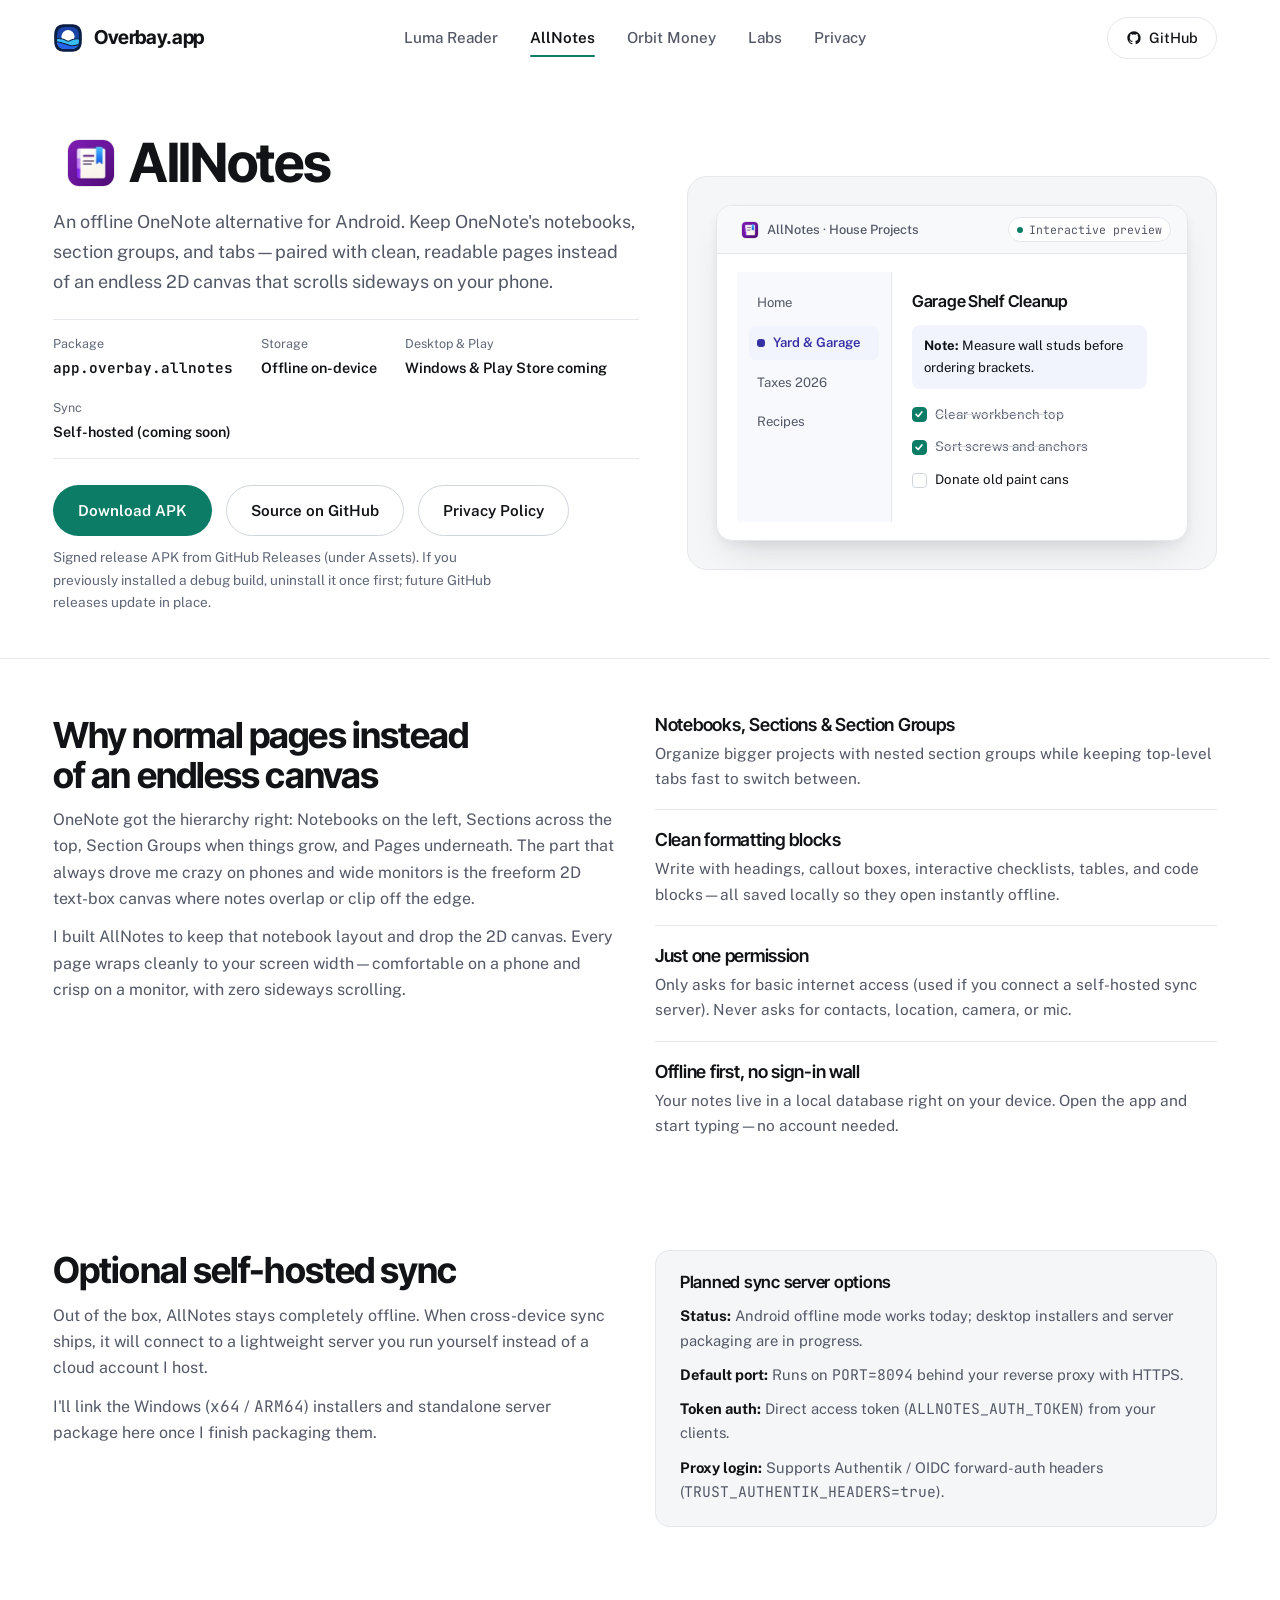
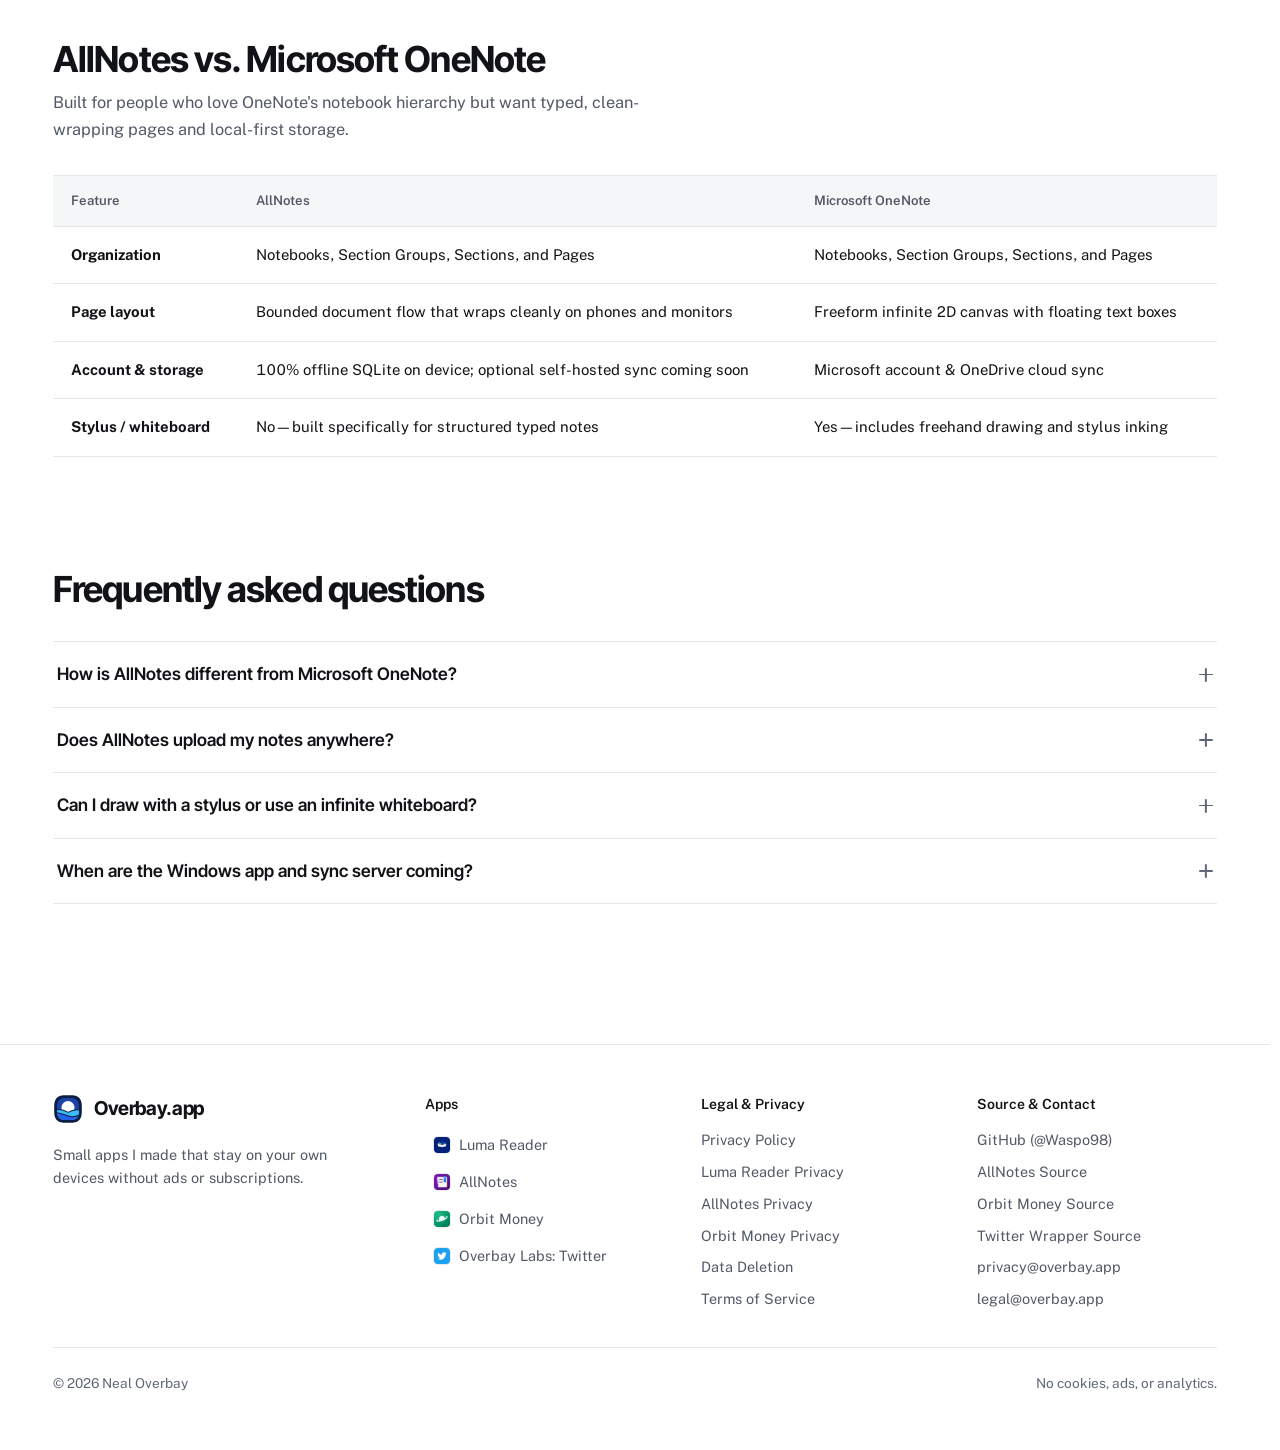
==== commit e9802f19: "feat: align brand favicons with Coastal Horizon mark and add raster fallbacks" ====
--- a/allnotes/index.html
+++ b/allnotes/index.html
@@ -21,8 +21,10 @@
   <meta name="twitter:description" content="Offline-first OneNote alternative organized in Notebooks, Sections, and Section Groups with clean, wrapping pages.">
   <meta name="twitter:image" content="https://overbay.app/assets/brand/og-image.png">
   <meta name="twitter:image:alt" content="Overbay.app — AllNotes for Android">
-  <link rel="icon" type="image/svg+xml" href="/assets/icons/allnotes.svg">
-  <link rel="apple-touch-icon" sizes="180x180" href="/assets/icons/allnotes-apple-touch-icon.png">
+  <link rel="icon" type="image/svg+xml" href="/assets/icons/allnotes.svg?v=2">
+  <link rel="icon" type="image/png" sizes="96x96" href="/assets/icons/allnotes-favicon.png?v=2">
+  <link rel="icon" href="/assets/icons/allnotes-favicon.ico?v=2" sizes="16x16 32x32 48x48">
+  <link rel="apple-touch-icon" sizes="180x180" href="/assets/icons/allnotes-apple-touch-icon.png?v=2">
   <link rel="preload" href="/assets/fonts/inter-tight-latin.woff2" as="font" type="font/woff2" crossorigin>
   <link rel="preload" href="/assets/fonts/public-sans-latin.woff2" as="font" type="font/woff2" crossorigin>
   <link rel="stylesheet" href="/css/styles.css?v=5">
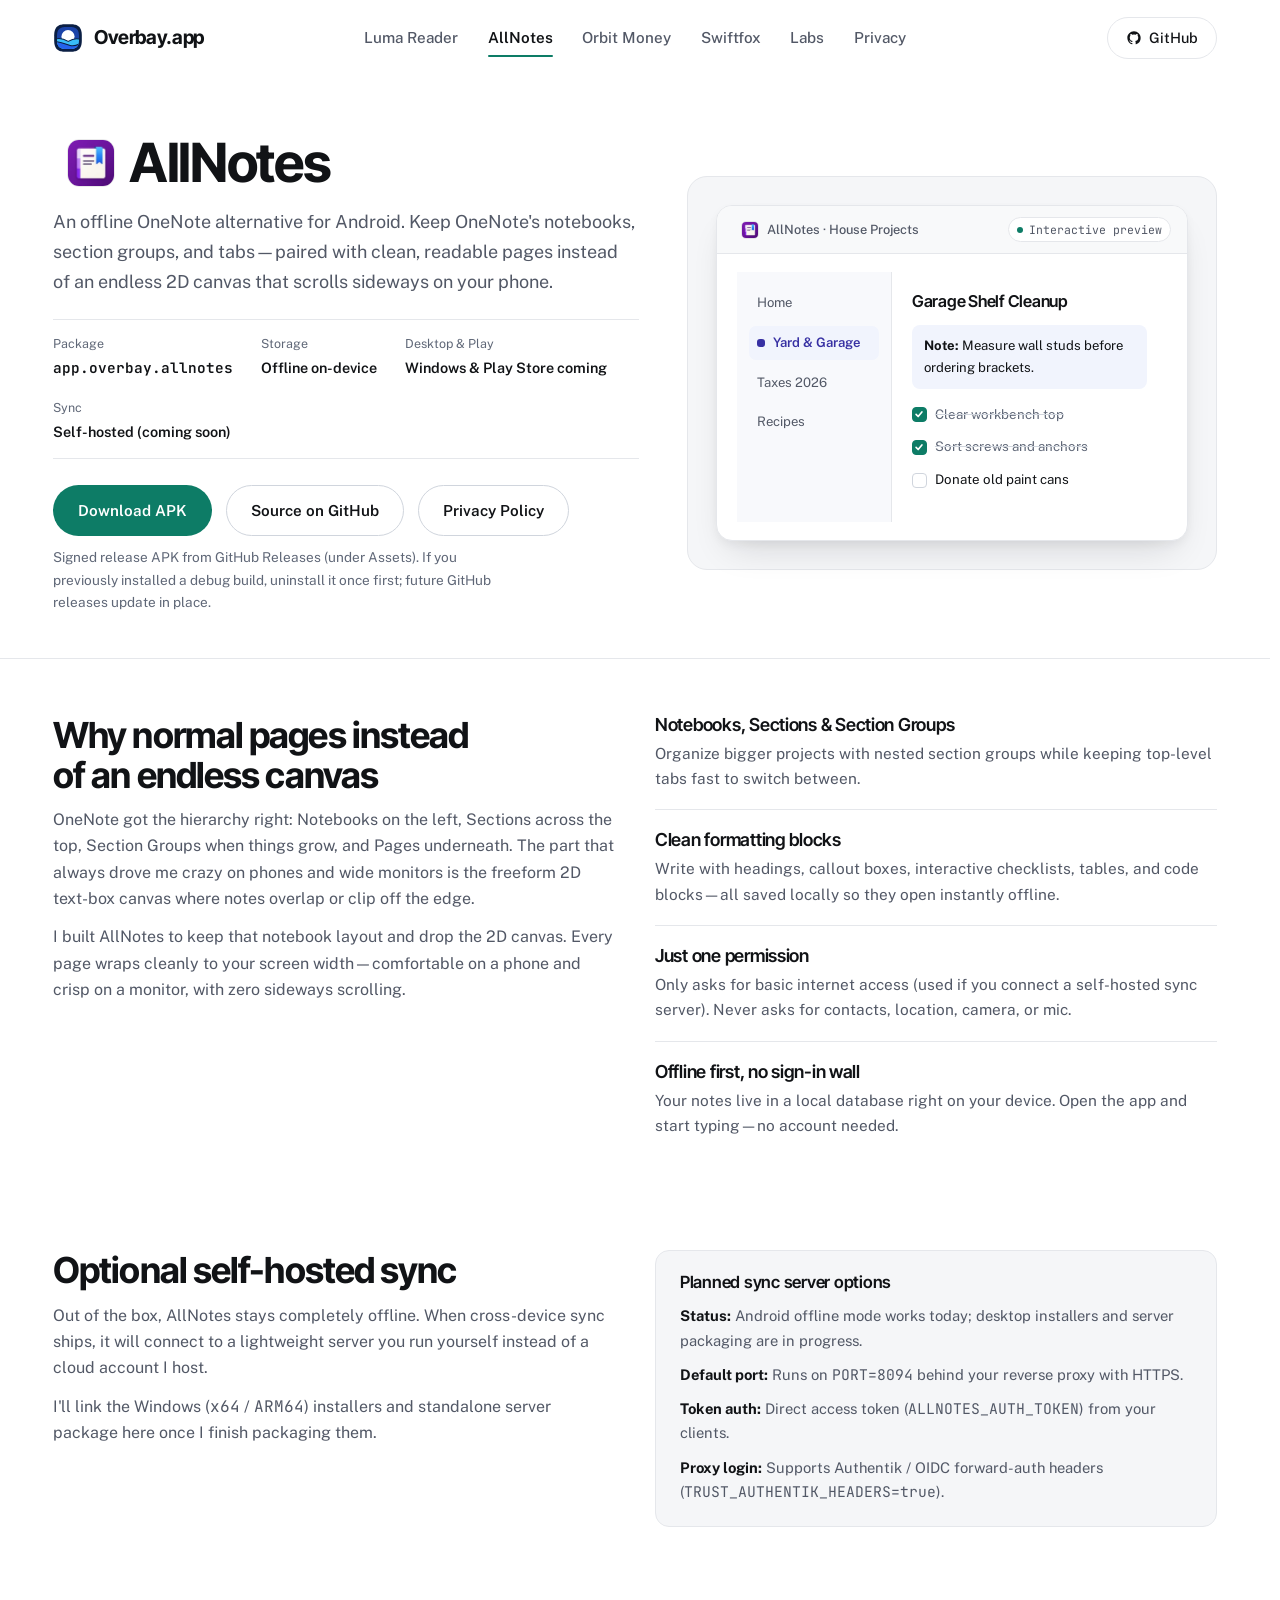
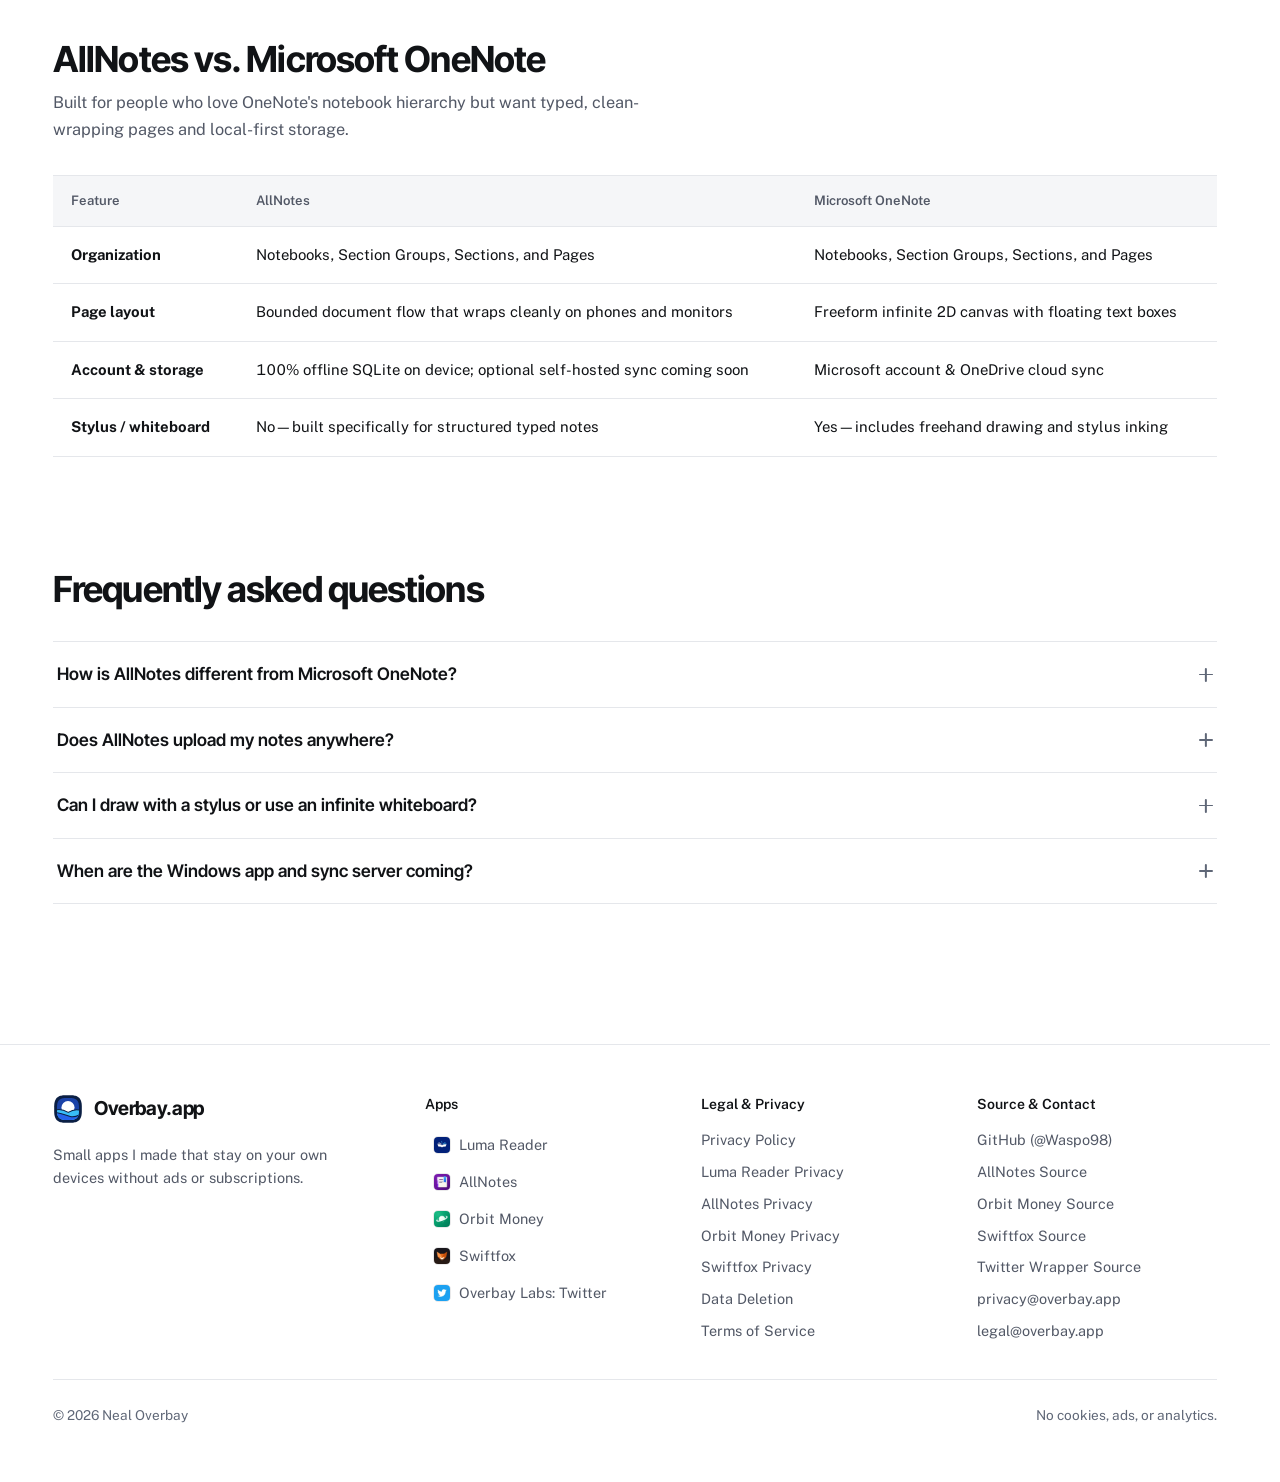
==== commit de9ad647: "feat: add Swiftfox product page, privacy policy, icons, and site-wide integration" ====
--- a/allnotes/index.html
+++ b/allnotes/index.html
@@ -27,7 +27,7 @@
   <link rel="apple-touch-icon" sizes="180x180" href="/assets/icons/allnotes-apple-touch-icon.png?v=2">
   <link rel="preload" href="/assets/fonts/inter-tight-latin.woff2" as="font" type="font/woff2" crossorigin>
   <link rel="preload" href="/assets/fonts/public-sans-latin.woff2" as="font" type="font/woff2" crossorigin>
-  <link rel="stylesheet" href="/css/styles.css?v=5">
+  <link rel="stylesheet" href="/css/styles.css?v=6">
   <noscript><link rel="stylesheet" href="/css/noscript.css?v=3"></noscript>
   <script type="application/ld+json">
   {
@@ -135,6 +135,7 @@
         <a href="/lumareader/">Luma Reader</a>
         <a href="/allnotes/" aria-current="page">AllNotes</a>
         <a href="/orbitmoney/">Orbit Money</a>
+        <a href="/swiftfox/">Swiftfox</a>
         <a href="/labs/twitter/">Labs</a>
         <a href="/privacy/">Privacy</a>
       </nav>
@@ -153,6 +154,7 @@
         <li><a href="/lumareader/">Luma Reader</a></li>
         <li><a href="/allnotes/" aria-current="page">AllNotes</a></li>
         <li><a href="/orbitmoney/">Orbit Money</a></li>
+        <li><a href="/swiftfox/">Swiftfox</a></li>
         <li><a href="/labs/twitter/">Overbay Labs (Twitter)</a></li>
         <li><a href="/privacy/">Privacy Policy</a></li>
         <li><a href="/data-deletion/">Data Deletion</a></li>
@@ -362,6 +364,7 @@
             <li><a href="/lumareader/"><picture><source srcset="/assets/icons/lumareader-96.webp" type="image/webp"><img class="app-icon app-icon--xs" src="/assets/icons/lumareader-96.png" alt="" width="18" height="18" loading="lazy" decoding="async"></picture><span>Luma Reader</span></a></li>
             <li><a href="/allnotes/"><picture><source srcset="/assets/icons/allnotes-96.webp" type="image/webp"><img class="app-icon app-icon--xs" src="/assets/icons/allnotes-96.png" alt="" width="18" height="18" loading="lazy" decoding="async"></picture><span>AllNotes</span></a></li>
             <li><a href="/orbitmoney/"><picture><source srcset="/assets/icons/orbitmoney-96.webp" type="image/webp"><img class="app-icon app-icon--xs" src="/assets/icons/orbitmoney-96.png" alt="" width="18" height="18" loading="lazy" decoding="async"></picture><span>Orbit Money</span></a></li>
+            <li><a href="/swiftfox/"><picture><source srcset="/assets/icons/swiftfox-96.webp" type="image/webp"><img class="app-icon app-icon--xs" src="/assets/icons/swiftfox-96.png" alt="" width="18" height="18" loading="lazy" decoding="async"></picture><span>Swiftfox</span></a></li>
             <li><a href="/labs/twitter/"><picture><source srcset="/assets/icons/twitter-96.webp" type="image/webp"><img class="app-icon app-icon--xs" src="/assets/icons/twitter-96.png" alt="" width="18" height="18" loading="lazy" decoding="async"></picture><span>Overbay Labs: Twitter</span></a></li>
           </ul>
         </div>
@@ -372,6 +375,7 @@
             <li><a href="/privacy/lumareader/">Luma Reader Privacy</a></li>
             <li><a href="/privacy/allnotes/">AllNotes Privacy</a></li>
             <li><a href="/privacy/orbitmoney/">Orbit Money Privacy</a></li>
+            <li><a href="/privacy/swiftfox/">Swiftfox Privacy</a></li>
             <li><a href="/data-deletion/">Data Deletion</a></li>
             <li><a href="/terms/">Terms of Service</a></li>
           </ul>
@@ -382,6 +386,7 @@
             <li><a href="https://github.com/Waspo98">GitHub (@Waspo98)</a></li>
             <li><a href="https://github.com/Waspo98/allnotes">AllNotes Source</a></li>
             <li><a href="https://github.com/Waspo98/Orbit-Money">Orbit Money Source</a></li>
+            <li><a href="https://github.com/Waspo98/swiftfox">Swiftfox Source</a></li>
             <li><a href="https://github.com/Waspo98/overbay-twitter">Twitter Wrapper Source</a></li>
             <li><a href="mailto:privacy@overbay.app">privacy@overbay.app</a></li>
             <li><a href="mailto:legal@overbay.app">legal@overbay.app</a></li>
@@ -395,6 +400,6 @@
     </div>
   </footer>
 
-  <script src="/js/main.js?v=3" defer></script>
+  <script src="/js/main.js?v=4" defer></script>
 </body>
 </html>
--- a/css/styles.css
+++ b/css/styles.css
@@ -52,6 +52,9 @@
   --allnotes-ink: #3730a3;
   --orbit-bg: #eef9f5;
   --orbit-ink: #0a6351;
+  --swiftfox-bg: #fff5ec;
+  --swiftfox-ink: #b04200;
+  --swiftfox-border: rgba(176, 66, 0, 0.24);
   --labs-bg: #f1f7fc;
   --labs-ink: #0c5d91;
 
@@ -349,7 +352,7 @@
 .nav-menu {
   display: flex;
   align-items: center;
-  gap: 28px;
+  gap: clamp(16px, 2vw, 26px);
   list-style: none;
 }
 
@@ -564,6 +567,7 @@
   .has-js .mobile-drawer.is-open li:nth-child(5) { transition-delay: 125ms; }
   .has-js .mobile-drawer.is-open li:nth-child(6) { transition-delay: 150ms; }
   .has-js .mobile-drawer.is-open li:nth-child(7) { transition-delay: 175ms; }
+  .has-js .mobile-drawer.is-open li:nth-child(8) { transition-delay: 200ms; }
 }
 
 @media (min-width: 921px) {
@@ -1597,6 +1601,304 @@
   color: var(--ink-secondary);
 }
 
+/* Swiftfox Browser Specimen */
+.swiftfox-mock-app {
+  display: grid;
+  gap: 10px;
+}
+
+.swiftfox-mock-bar {
+  display: flex;
+  flex-wrap: wrap;
+  align-items: center;
+  justify-content: space-between;
+  gap: 8px;
+}
+
+.swiftfox-mock-omnibox {
+  display: inline-flex;
+  align-items: center;
+  gap: 7px;
+  min-width: 0;
+  padding: 5px 11px;
+  border-radius: var(--radius-pill);
+  background: var(--bg-subtle);
+  border: 1px solid var(--border-hairline);
+  font-family: var(--font-mono);
+  font-size: 0.75rem;
+  color: var(--ink-primary);
+}
+
+.swiftfox-shield-dot {
+  width: 7px;
+  height: 7px;
+  border-radius: 50%;
+  background: var(--swiftfox-ink);
+  flex-shrink: 0;
+  transition: background var(--dur-fast) ease;
+}
+
+.swiftfox-shield-dot.is-paused {
+  background: var(--border-strong);
+}
+
+.swiftfox-domain {
+  overflow: hidden;
+  text-overflow: ellipsis;
+  white-space: nowrap;
+}
+
+.swiftfox-hz-badge {
+  font-size: 0.68rem;
+  font-weight: 600;
+  color: var(--accent-ink);
+  background: var(--accent-soft);
+  padding: 1px 6px;
+  border-radius: var(--radius-pill);
+  font-variant-numeric: tabular-nums;
+}
+
+.swiftfox-posture-pill {
+  display: inline-flex;
+  align-items: center;
+  gap: 6px;
+  font-family: var(--font-mono);
+  font-size: 0.72rem;
+  font-weight: 500;
+  padding: 4px 10px;
+  border-radius: var(--radius-pill);
+  background: var(--swiftfox-bg);
+  color: var(--swiftfox-ink);
+  border: 1px solid var(--swiftfox-border);
+  white-space: nowrap;
+  transition:
+    background var(--dur-fast) ease,
+    border-color var(--dur-fast) ease,
+    transform var(--dur-fast) var(--ease-out-expo);
+}
+
+.swiftfox-posture-pill[role="button"] {
+  cursor: pointer;
+  user-select: none;
+}
+
+.swiftfox-posture-pill[role="button"]:hover {
+  background: #ffe9d6;
+  border-color: rgba(176, 66, 0, 0.42);
+}
+
+.swiftfox-posture-pill[role="button"]:active {
+  transform: scale(0.97);
+}
+
+.swiftfox-mock-shell {
+  display: grid;
+  grid-template-columns: 118px 1fr;
+  border: 1px solid var(--border-hairline);
+  border-radius: 10px;
+  overflow: hidden;
+  background: var(--bg-page);
+}
+
+.swiftfox-mock-shell.is-folded {
+  grid-template-columns: 1fr;
+}
+
+.swiftfox-mock-spaces {
+  background: #faf8f6;
+  border-right: 1px solid var(--border-hairline);
+  padding: 10px 8px;
+  display: grid;
+  gap: 4px;
+  align-content: start;
+}
+
+.swiftfox-mock-shell.is-folded .swiftfox-mock-spaces {
+  display: flex;
+  flex-wrap: wrap;
+  gap: 6px;
+  border-right: none;
+  border-bottom: 1px solid var(--border-hairline);
+  padding: 7px 10px;
+}
+
+.swiftfox-space-item {
+  display: flex;
+  align-items: center;
+  gap: 7px;
+  padding: 5px 8px;
+  border-radius: 7px;
+  font-size: 0.78rem;
+  color: var(--ink-secondary);
+  transition:
+    background var(--dur-fast) ease,
+    color var(--dur-fast) ease,
+    transform var(--dur-fast) var(--ease-out-expo);
+}
+
+.swiftfox-space-item[role="button"] {
+  cursor: pointer;
+  user-select: none;
+}
+
+.swiftfox-space-item[role="button"]:hover {
+  background: rgba(176, 66, 0, 0.06);
+  color: var(--ink-primary);
+}
+
+.swiftfox-space-item[role="button"]:active {
+  transform: scale(0.98);
+}
+
+.swiftfox-space-item.is-active {
+  background: var(--swiftfox-bg);
+  color: var(--swiftfox-ink);
+  font-weight: 600;
+}
+
+.swiftfox-space-dot {
+  width: 7px;
+  height: 7px;
+  border-radius: 50%;
+  background: var(--swiftfox-ink);
+  flex-shrink: 0;
+}
+
+.swiftfox-mock-page {
+  padding: 13px 15px;
+  display: grid;
+  gap: 8px;
+  align-content: start;
+  background: var(--bg-page);
+  color: var(--ink-primary);
+  transition: background 200ms ease, color 200ms ease;
+}
+
+.swiftfox-mock-page.is-dark-reader {
+  background: #121016;
+  color: #f3eef7;
+}
+
+.swiftfox-mock-page-head {
+  display: flex;
+  flex-wrap: wrap;
+  align-items: baseline;
+  justify-content: space-between;
+  gap: 8px;
+}
+
+.swiftfox-mock-page-head .specimen-title {
+  margin-bottom: 0;
+  font-size: 0.96rem;
+}
+
+.swiftfox-mock-page.is-dark-reader .specimen-title {
+  color: #f3eef7;
+}
+
+.swiftfox-mode-tag {
+  font-family: var(--font-mono);
+  font-size: 0.69rem;
+  padding: 2px 7px;
+  border-radius: var(--radius-pill);
+  background: var(--bg-subtle);
+  border: 1px solid var(--border-hairline);
+  color: var(--ink-muted);
+  white-space: nowrap;
+}
+
+.swiftfox-mock-page.is-dark-reader .swiftfox-mode-tag {
+  background: #1c1922;
+  border-color: #2e2a36;
+  color: #c4bcd0;
+}
+
+.swiftfox-mock-excerpt {
+  font-size: 0.8rem;
+  line-height: 1.5;
+  color: var(--ink-secondary);
+}
+
+.swiftfox-mock-page.is-dark-reader .swiftfox-mock-excerpt {
+  color: #c4bcd0;
+}
+
+.swiftfox-mock-banner {
+  padding: 7px 10px;
+  border-radius: 7px;
+  background: var(--bg-subtle);
+  border: 1px dashed var(--border-strong);
+  font-size: 0.75rem;
+  line-height: 1.45;
+  color: var(--ink-secondary);
+}
+
+.swiftfox-mock-banner[hidden] {
+  display: none;
+}
+
+.swiftfox-mock-page.is-dark-reader .swiftfox-mock-banner {
+  background: #1c1922;
+  border-color: #3e3947;
+  color: #c4bcd0;
+}
+
+.swiftfox-mock-page.is-dark-reader .swiftfox-mock-banner strong {
+  color: #f3eef7;
+}
+
+.swiftfox-mock-controls {
+  display: flex;
+  flex-wrap: wrap;
+  gap: 7px;
+}
+
+.swiftfox-ctrl-chip {
+  display: inline-flex;
+  align-items: center;
+  gap: 5px;
+  font-family: var(--font-mono);
+  font-size: 0.72rem;
+  font-weight: 500;
+  padding: 4px 10px;
+  border-radius: var(--radius-pill);
+  border: 1px solid var(--border-hairline);
+  background: var(--bg-subtle);
+  color: var(--ink-secondary);
+  font-variant-numeric: tabular-nums;
+  transition:
+    background var(--dur-fast) ease,
+    color var(--dur-fast) ease,
+    border-color var(--dur-fast) ease,
+    transform var(--dur-fast) var(--ease-out-expo);
+}
+
+.swiftfox-ctrl-chip[role="button"] {
+  cursor: pointer;
+  user-select: none;
+}
+
+.swiftfox-ctrl-chip[role="button"]:hover {
+  border-color: var(--border-strong);
+  color: var(--ink-primary);
+}
+
+.swiftfox-ctrl-chip[role="button"]:active {
+  transform: scale(0.97);
+}
+
+.swiftfox-ctrl-chip.is-on {
+  background: var(--swiftfox-bg);
+  color: var(--swiftfox-ink);
+  border-color: var(--swiftfox-border);
+}
+
+.swiftfox-ctrl-chip.is-zapped {
+  background: var(--accent-soft);
+  color: var(--accent-ink);
+  border-color: rgba(13, 124, 102, 0.28);
+}
+
 /* ── Sections ── */
 .section {
   padding: 56px 0;
@@ -2407,6 +2709,12 @@
 
 /* ── Responsive Breakpoints ── */
 @media (max-width: 1040px) {
+  .nav-menu {
+    gap: 16px;
+  }
+  .nav-menu a {
+    font-size: 0.9rem;
+  }
   .stage-panel {
     grid-template-columns: 1fr;
     gap: 28px;
@@ -2494,6 +2802,17 @@
   .notes-mock-rail {
     border-right: none;
     border-bottom: 1px solid var(--border-hairline);
+  }
+  .swiftfox-mock-shell {
+    grid-template-columns: 1fr;
+  }
+  .swiftfox-mock-spaces {
+    display: flex;
+    flex-wrap: wrap;
+    gap: 6px;
+    border-right: none;
+    border-bottom: 1px solid var(--border-hairline);
+    padding: 7px 10px;
   }
   .spec-table {
     min-width: 0;
@@ -2661,6 +2980,12 @@
     animation: none !important;
   }
 
+  .swiftfox-posture-pill[role="button"]:active,
+  .swiftfox-space-item[role="button"]:active,
+  .swiftfox-ctrl-chip[role="button"]:active {
+    transform: none !important;
+  }
+
   .has-js .mobile-drawer,
   .has-js .mobile-drawer > ul,
   .has-js .mobile-drawer li {
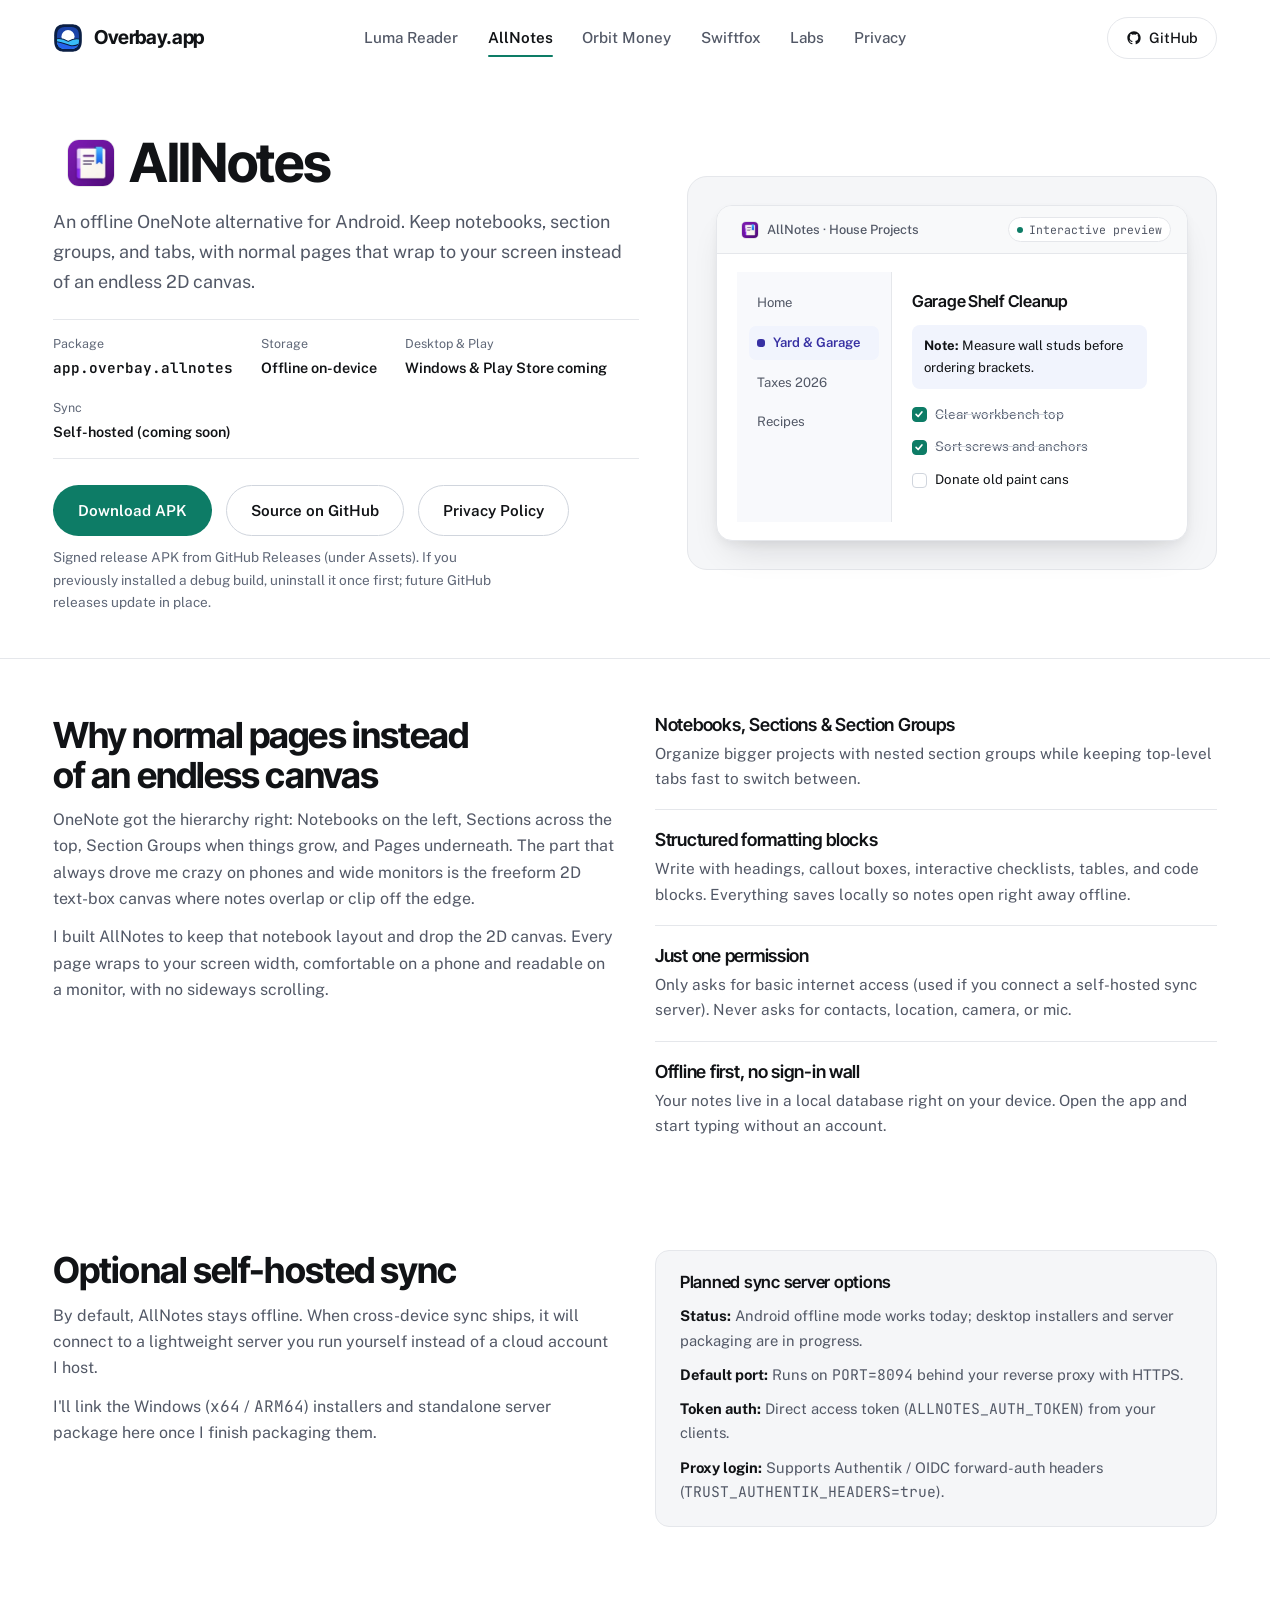
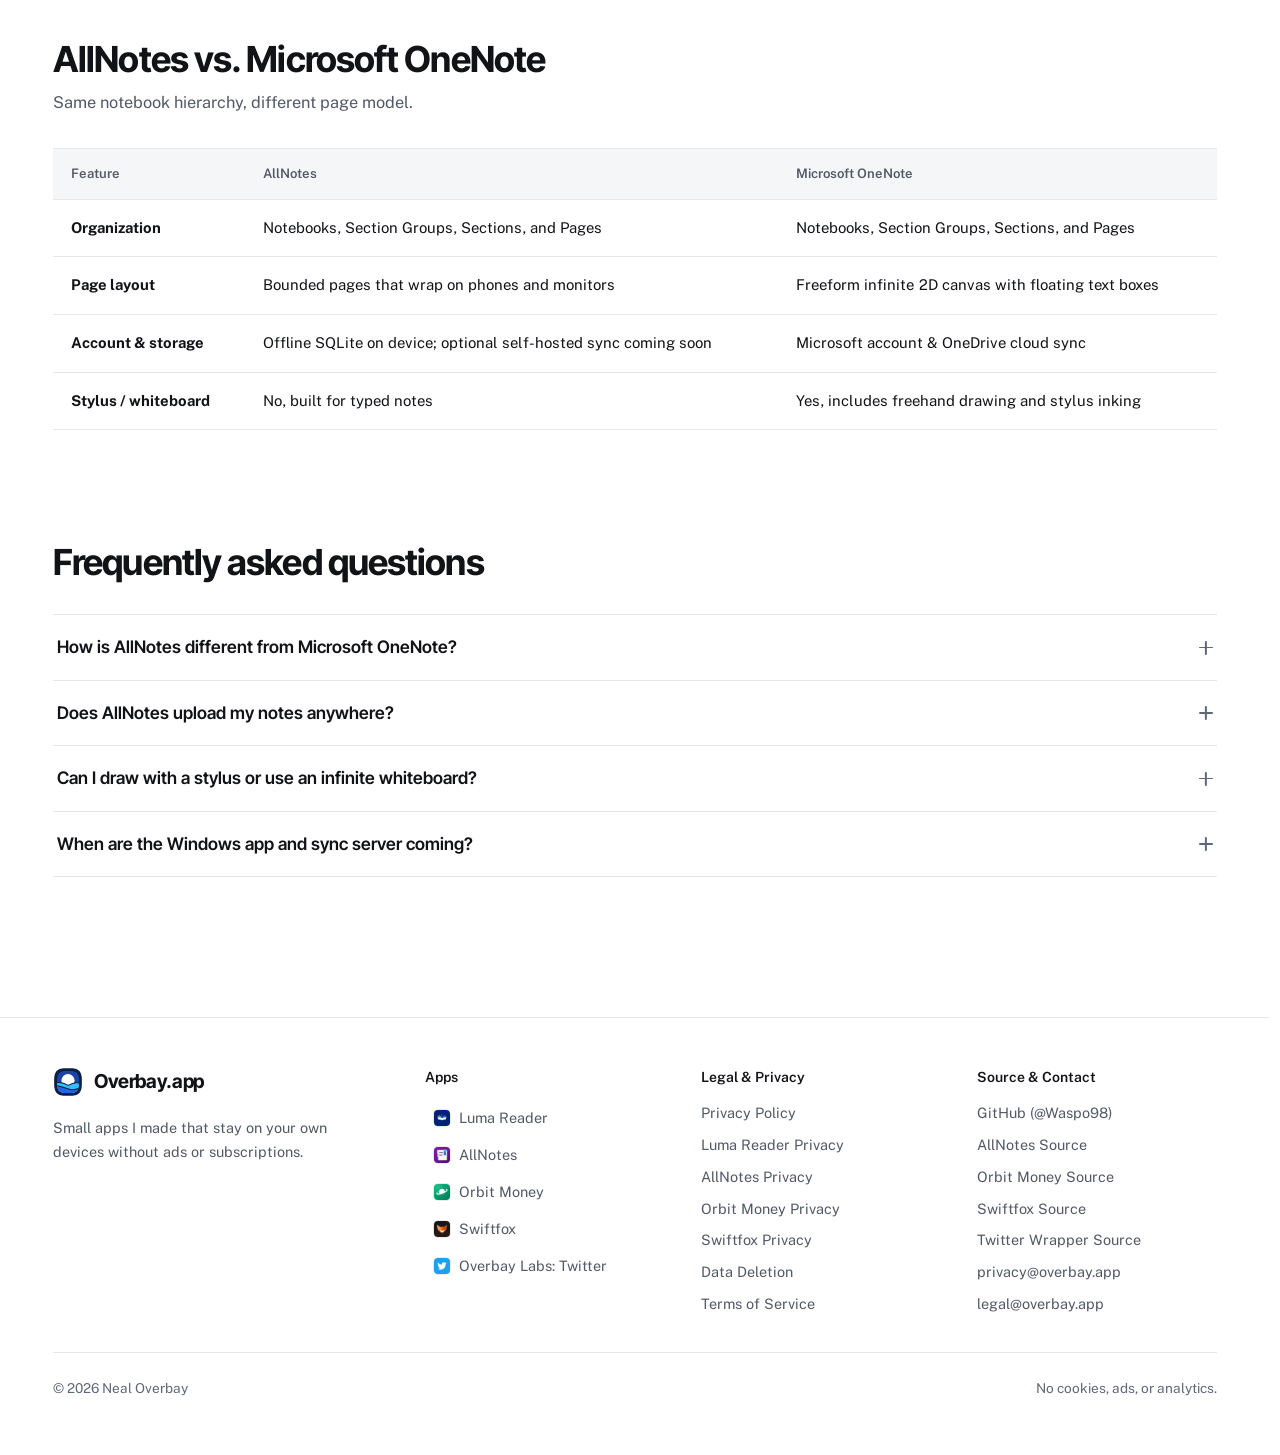
==== commit 848ed9d8: "copy: rewrite Swiftfox and site-wide copy to remove AI phrasing" ====
--- a/allnotes/index.html
+++ b/allnotes/index.html
@@ -4,13 +4,13 @@
   <meta charset="utf-8">
   <meta name="viewport" content="width=device-width, initial-scale=1">
   <title>AllNotes — Offline OneNote Alternative Without the 2D Canvas | Overbay.app</title>
-  <meta name="description" content="An offline OneNote alternative for Android with Notebooks, Section Groups, and Tabs—paired with clean, readable pages instead of an endless 2D canvas. Windows and self-hosted sync coming soon.">
+  <meta name="description" content="An offline OneNote alternative for Android with Notebooks, Section Groups, and Tabs, using normal wrapping pages instead of an endless 2D canvas. Windows and self-hosted sync coming soon.">
   <meta name="robots" content="index,follow">
   <link rel="canonical" href="https://overbay.app/allnotes/">
   <meta property="og:type" content="website">
   <meta property="og:site_name" content="Overbay.app">
   <meta property="og:title" content="AllNotes — Offline OneNote Alternative Without the 2D Canvas">
-  <meta property="og:description" content="Offline-first OneNote alternative organized in Notebooks, Sections, and Section Groups with clean, wrapping pages instead of an infinite canvas.">
+  <meta property="og:description" content="Offline OneNote alternative organized in Notebooks, Sections, and Section Groups with normal wrapping pages instead of an infinite canvas.">
   <meta property="og:url" content="https://overbay.app/allnotes/">
   <meta property="og:image" content="https://overbay.app/assets/brand/og-image.png">
   <meta property="og:image:width" content="1200">
@@ -18,7 +18,7 @@
   <meta property="og:image:alt" content="Overbay.app — AllNotes for Android">
   <meta name="twitter:card" content="summary_large_image">
   <meta name="twitter:title" content="AllNotes — Offline OneNote Alternative Without the 2D Canvas">
-  <meta name="twitter:description" content="Offline-first OneNote alternative organized in Notebooks, Sections, and Section Groups with clean, wrapping pages.">
+  <meta name="twitter:description" content="Offline OneNote alternative organized in Notebooks, Sections, and Section Groups with normal wrapping pages.">
   <meta name="twitter:image" content="https://overbay.app/assets/brand/og-image.png">
   <meta name="twitter:image:alt" content="Overbay.app — AllNotes for Android">
   <link rel="icon" type="image/svg+xml" href="/assets/icons/allnotes.svg?v=2">
@@ -36,7 +36,7 @@
       {
         "@type": ["SoftwareApplication", "SoftwareSourceCode"],
         "name": "AllNotes",
-        "description": "Offline-first OneNote alternative for Android combining Notebooks, Section Groups, Sections, and Pages with Word-style bounded page width instead of a freeform 2D canvas. Windows and optional self-hosted sync coming soon.",
+        "description": "Offline OneNote alternative for Android combining Notebooks, Section Groups, Sections, and Pages with normal bounded page width instead of a freeform 2D canvas. Windows and optional self-hosted sync coming soon.",
         "applicationCategory": "ProductivityApplication",
         "applicationSubCategory": "Note-Taking",
         "operatingSystem": "Android",
@@ -48,9 +48,9 @@
         "codeRepository": "https://github.com/Waspo98/allnotes",
         "featureList": [
           "OneNote-style Notebook, Section Group, Section, and Page hierarchy",
-          "Clean bounded page layout that wraps on phones and desktops without sideways scrolling",
-          "Headings, interactive checklists, callout boxes, tables, and monospace code blocks",
-          "Offline-first local SQLite database with no account required",
+          "Bounded page layout that wraps on phones and desktops without sideways scrolling",
+          "Headings, checklists, callout boxes, tables, and monospace code blocks",
+          "Local offline SQLite database with no account required",
           "Windows desktop app and optional self-hosted sync server in development"
         ],
         "offers": {
@@ -89,7 +89,7 @@
             "name": "How is AllNotes different from Microsoft OneNote?",
             "acceptedAnswer": {
               "@type": "Answer",
-              "text": "AllNotes keeps OneNote's deep Notebook, Section Group, Section, and Page hierarchy, but replaces the freeform 2D text-box canvas with normal bounded pages that wrap cleanly on phones. It also works completely offline with no Microsoft account required, and will support optional self-hosted sync."
+              "text": "AllNotes keeps OneNote's Notebook, Section Group, Section, and Page hierarchy, but swaps the freeform 2D text-box canvas for normal pages that wrap to your phone screen. It works offline with no Microsoft account required, with optional self-hosted sync on the way."
             }
           },
           {
@@ -105,7 +105,7 @@
             "name": "Can I draw with a stylus or use an infinite whiteboard?",
             "acceptedAnswer": {
               "@type": "Answer",
-              "text": "No. AllNotes is built for typed notes and normal pages that wrap cleanly on both phones and desktop monitors without awkward zooming."
+              "text": "No. AllNotes is built for typed notes and normal document pages that fit both phones and desktop monitors without awkward zooming."
             }
           },
           {
@@ -174,7 +174,7 @@
             </picture>
             <h1>AllNotes</h1>
           </div>
-          <p class="page-hero-lead">An offline OneNote alternative for Android. Keep OneNote's notebooks, section groups, and tabs—paired with clean, readable pages instead of an endless 2D canvas that scrolls sideways on your phone.</p>
+          <p class="page-hero-lead">An offline OneNote alternative for Android. Keep notebooks, section groups, and tabs, with normal pages that wrap to your screen instead of an endless 2D canvas.</p>
 
           <dl class="spec-strip">
             <div><dt>Package</dt><dd><code>app.overbay.allnotes</code></dd></div>
@@ -234,7 +234,7 @@
         <div>
           <h2 id="allnotes-design">Why normal pages instead of an endless canvas</h2>
           <p>OneNote got the hierarchy right: Notebooks on the left, Sections across the top, Section Groups when things grow, and Pages underneath. The part that always drove me crazy on phones and wide monitors is the freeform 2D text-box canvas where notes overlap or clip off the edge.</p>
-          <p>I built AllNotes to keep that notebook layout and drop the 2D canvas. Every page wraps cleanly to your screen width—comfortable on a phone and crisp on a monitor, with zero sideways scrolling.</p>
+          <p>I built AllNotes to keep that notebook layout and drop the 2D canvas. Every page wraps to your screen width, comfortable on a phone and readable on a monitor, with no sideways scrolling.</p>
         </div>
 
         <ul class="detail-list">
@@ -243,8 +243,8 @@
             <p>Organize bigger projects with nested section groups while keeping top-level tabs fast to switch between.</p>
           </li>
           <li>
-            <h3>Clean formatting blocks</h3>
-            <p>Write with headings, callout boxes, interactive checklists, tables, and code blocks—all saved locally so they open instantly offline.</p>
+            <h3>Structured formatting blocks</h3>
+            <p>Write with headings, callout boxes, interactive checklists, tables, and code blocks. Everything saves locally so notes open right away offline.</p>
           </li>
           <li>
             <h3>Just one permission</h3>
@@ -252,7 +252,7 @@
           </li>
           <li>
             <h3>Offline first, no sign-in wall</h3>
-            <p>Your notes live in a local database right on your device. Open the app and start typing—no account needed.</p>
+            <p>Your notes live in a local database right on your device. Open the app and start typing without an account.</p>
           </li>
         </ul>
       </div>
@@ -262,7 +262,7 @@
       <div class="container two-col-split">
         <div>
           <h2 id="allnotes-sync">Optional self-hosted sync</h2>
-          <p>Out of the box, AllNotes stays completely offline. When cross-device sync ships, it will connect to a lightweight server you run yourself instead of a cloud account I host.</p>
+          <p>By default, AllNotes stays offline. When cross-device sync ships, it will connect to a lightweight server you run yourself instead of a cloud account I host.</p>
           <p>I'll link the Windows (<code>x64</code> / <code>ARM64</code>) installers and standalone server package here once I finish packaging them.</p>
         </div>
 
@@ -282,7 +282,7 @@
       <div class="container">
         <div class="section-header">
           <h2 id="allnotes-compare">AllNotes vs. Microsoft OneNote</h2>
-          <p>Built for people who love OneNote's notebook hierarchy but want typed, clean-wrapping pages and local-first storage.</p>
+          <p>Same notebook hierarchy, different page model.</p>
         </div>
 
         <div class="table-wrap">
@@ -302,18 +302,18 @@
               </tr>
               <tr>
                 <td data-label="Feature"><strong>Page layout</strong></td>
-                <td data-label="AllNotes">Bounded document flow that wraps cleanly on phones and monitors</td>
+                <td data-label="AllNotes">Bounded pages that wrap on phones and monitors</td>
                 <td data-label="OneNote">Freeform infinite 2D canvas with floating text boxes</td>
               </tr>
               <tr>
                 <td data-label="Feature"><strong>Account &amp; storage</strong></td>
-                <td data-label="AllNotes">100% offline SQLite on device; optional self-hosted sync coming soon</td>
+                <td data-label="AllNotes">Offline SQLite on device; optional self-hosted sync coming soon</td>
                 <td data-label="OneNote">Microsoft account &amp; OneDrive cloud sync</td>
               </tr>
               <tr>
                 <td data-label="Feature"><strong>Stylus / whiteboard</strong></td>
-                <td data-label="AllNotes">No—built specifically for structured typed notes</td>
-                <td data-label="OneNote">Yes—includes freehand drawing and stylus inking</td>
+                <td data-label="AllNotes">No, built for typed notes</td>
+                <td data-label="OneNote">Yes, includes freehand drawing and stylus inking</td>
               </tr>
             </tbody>
           </table>
@@ -329,7 +329,7 @@
         <div class="faq-list">
           <details class="faq-item">
             <summary>How is AllNotes different from Microsoft OneNote?</summary>
-            <p>AllNotes keeps OneNote's deep Notebook, Section Group, Section, and Page hierarchy, but replaces the freeform 2D text-box canvas with normal bounded pages that wrap cleanly on phones. It also works completely offline with no Microsoft account required, and will support optional self-hosted sync.</p>
+            <p>AllNotes keeps OneNote's Notebook, Section Group, Section, and Page hierarchy, but swaps the freeform 2D text-box canvas for normal pages that wrap to your phone screen. It works offline with no Microsoft account required, with optional self-hosted sync on the way.</p>
           </details>
           <details class="faq-item">
             <summary>Does AllNotes upload my notes anywhere?</summary>
@@ -337,7 +337,7 @@
           </details>
           <details class="faq-item">
             <summary>Can I draw with a stylus or use an infinite whiteboard?</summary>
-            <p>No. AllNotes is built for typed notes and normal pages that wrap cleanly on both phones and desktop monitors without awkward zooming.</p>
+            <p>No. AllNotes is built for typed notes and normal document pages that fit both phones and desktop monitors without awkward zooming.</p>
           </details>
           <details class="faq-item">
             <summary>When are the Windows app and sync server coming?</summary>
@@ -400,6 +400,6 @@
     </div>
   </footer>
 
-  <script src="/js/main.js?v=4" defer></script>
+  <script src="/js/main.js?v=5" defer></script>
 </body>
 </html>
